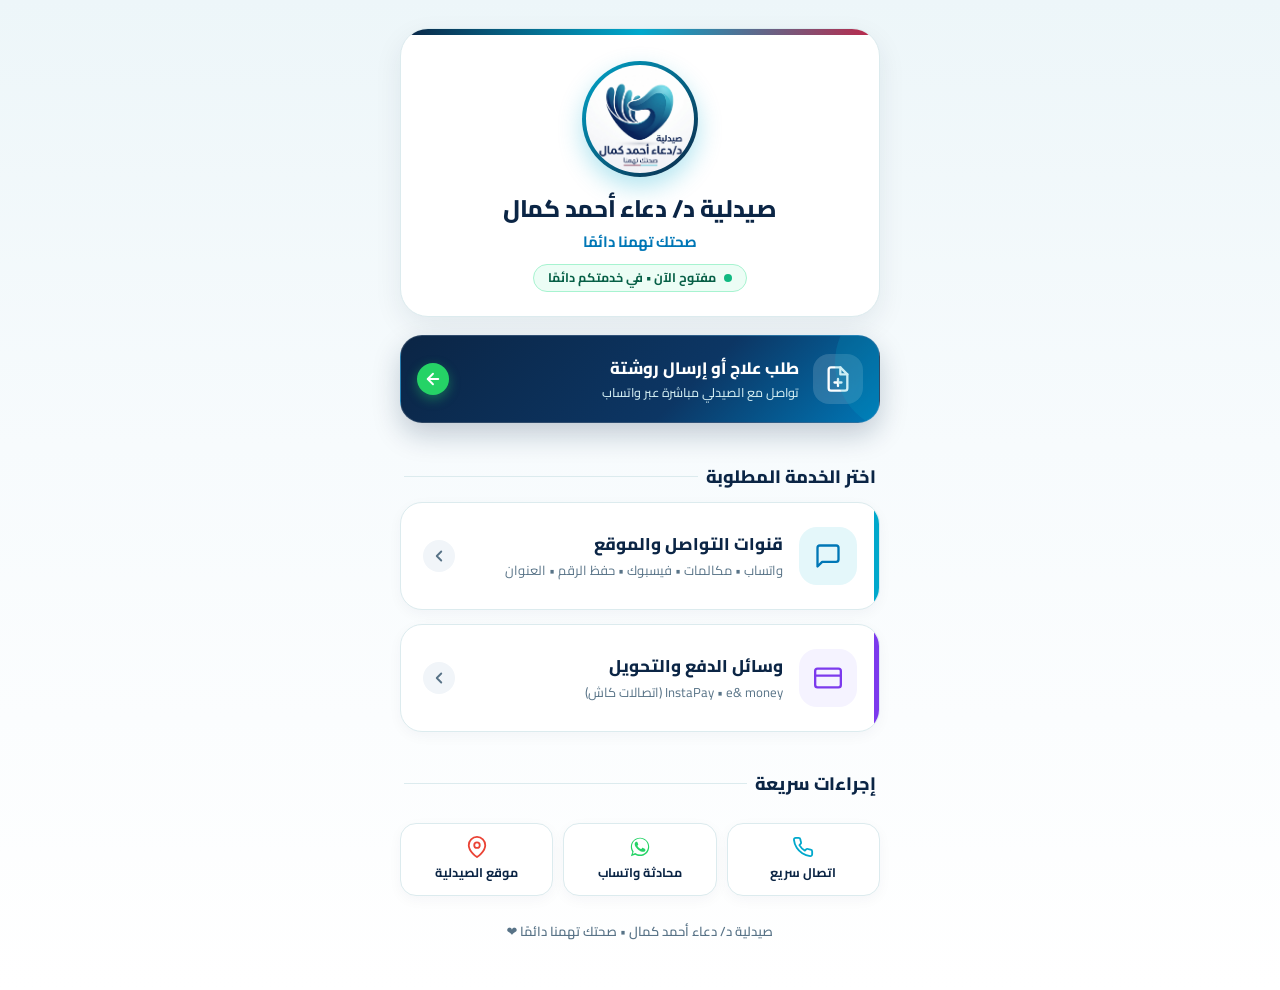
==== index.html @ fe9dd4cb "polish: responsive CSS breakpoints, fix HTML nesting, bump cache v3.0, stand layout improvements" ====
<!doctype html>
<html lang="ar" dir="rtl">
<head>
  <meta charset="utf-8">
  <meta name="viewport" content="width=device-width, initial-scale=1">
  <title>صيدلية د/ دعاء أحمد كمال - البوابة الإلكترونية</title>
  <meta name="description" content="البوابة الإلكترونية الرسمية لصيدلية د/ دعاء أحمد كمال - قنوات التواصل، طلب الأدوية بالروشتة، ووسائل الدفع والتحويل.">
  <link rel="icon" type="image/jpeg" href="logo.jpg">
  <link rel="stylesheet" href="style.css?v=3.0">
</head>
<body>

<div class="wrap">
  <!-- بطاقة الشعار والترحيب -->
  <section class="hero">
    <div class="logo-wrap">
      <img src="logo.jpg" alt="شعار صيدلية د/ دعاء أحمد كمال" class="logo-img">
    </div>
    <h1 id="pharmacyName">صيدلية د/ دعاء أحمد كمال</h1>
    <p class="subtitle" id="pharmacyTagline">صحتك تهمنا دائمًا</p>
    <div class="badge-status">
      <span class="pulse-dot"></span>
      <span id="pharmacyStatus">مفتوح الآن • في خدمتكم دائمًا</span>
    </div>
  </section>

  <!-- زر طلب دواء أو إرسال روشتة البارز -->
  <a id="rxBtn" class="rx-banner" href="#" target="_blank">
    <div class="rx-icon">
      <svg width="28" height="28" viewBox="0 0 24 24" fill="none" stroke="currentColor" stroke-width="2" stroke-linecap="round" stroke-linejoin="round">
        <path d="M14 2H6a2 2 0 0 0-2 2v16a2 2 0 0 0 2 2h12a2 2 0 0 0 2-2V8z"></path>
        <polyline points="14 2 14 8 20 8"></polyline>
        <line x1="12" y1="18" x2="12" y2="12"></line>
        <line x1="9" y1="15" x2="15" y2="15"></line>
      </svg>
    </div>
    <div class="rx-text">
      <h3>طلب علاج أو إرسال روشتة</h3>
      <p>تواصل مع الصيدلي مباشرة عبر واتساب</p>
    </div>
    <div class="rx-arrow">
      <svg width="18" height="18" viewBox="0 0 24 24" fill="none" stroke="currentColor" stroke-width="2.5" stroke-linecap="round" stroke-linejoin="round">
        <line x1="19" y1="12" x2="5" y2="12"></line>
        <polyline points="12 19 5 12 12 5"></polyline>
      </svg>
    </div>
  </a>

  <!-- عناوين البوابات الرئيسية -->
  <div class="section-header">
    <h2 class="section-title">اختر الخدمة المطلوبة</h2>
    <div class="section-line"></div>
  </div>

  <!-- بوابة التواصل -->
  <a href="contact.html" class="portal-card">
    <div class="portal-icon">
      <svg width="28" height="28" viewBox="0 0 24 24" fill="none" stroke="currentColor" stroke-width="2" stroke-linecap="round" stroke-linejoin="round">
        <path d="M21 15a2 2 0 0 1-2 2H7l-4 4V5a2 2 0 0 1 2-2h14a2 2 0 0 1 2 2z"></path>
      </svg>
    </div>
    <div class="portal-text">
      <h2>قنوات التواصل والموقع</h2>
      <p>واتساب • مكالمات • فيسبوك • حفظ الرقم • العنوان</p>
    </div>
    <div class="portal-arrow">
      <svg width="18" height="18" viewBox="0 0 24 24" fill="none" stroke="currentColor" stroke-width="2.5" stroke-linecap="round" stroke-linejoin="round">
        <polyline points="15 18 9 12 15 6"></polyline>
      </svg>
    </div>
  </a>

  <!-- بوابة الدفع -->
  <a href="payment.html" class="portal-card payment-portal">
    <div class="portal-icon">
      <svg width="28" height="28" viewBox="0 0 24 24" fill="none" stroke="currentColor" stroke-width="2" stroke-linecap="round" stroke-linejoin="round">
        <rect x="1" y="4" width="22" height="16" rx="2" ry="2"></rect>
        <line x1="1" y1="10" x2="23" y2="10"></line>
      </svg>
    </div>
    <div class="portal-text">
      <h2>وسائل الدفع والتحويل</h2>
      <p>InstaPay • e& money (اتصالات كاش)</p>
    </div>
    <div class="portal-arrow">
      <svg width="18" height="18" viewBox="0 0 24 24" fill="none" stroke="currentColor" stroke-width="2.5" stroke-linecap="round" stroke-linejoin="round">
        <polyline points="15 18 9 12 15 6"></polyline>
      </svg>
    </div>
  </a>

  <!-- شريط الإجراءات السريعة -->
  <div class="section-header" style="margin-top: 24px;">
    <h2 class="section-title">إجراءات سريعة</h2>
    <div class="section-line"></div>
  </div>

  <div class="quick-bar">
    <a class="quick-btn" id="quickCall" href="#">
      <svg viewBox="0 0 24 24" fill="none" stroke="#00a8cc" stroke-width="2" stroke-linecap="round" stroke-linejoin="round">
        <path d="M22 16.92v3a2 2 0 0 1-2.18 2 19.79 19.79 0 0 1-8.63-3.07 19.5 19.5 0 0 1-6-6 19.79 19.79 0 0 1-3.07-8.67A2 2 0 0 1 4.11 2h3a2 2 0 0 1 2 1.72 12.84 12.84 0 0 0 .7 2.81 2 2 0 0 1-.45 2.11L8.09 9.91a16 16 0 0 0 6 6l1.27-1.27a2 2 0 0 1 2.11-.45 12.84 12.84 0 0 0 2.81.7A2 2 0 0 1 22 16.92z"></path>
      </svg>
      اتصال سريع
    </a>

    <a class="quick-btn" id="quickWa" href="#" target="_blank">
      <svg viewBox="0 0 24 24" fill="#25d366">
        <path d="M12.031 2C6.516 2 2.016 6.5 2.016 12.016c0 1.953.563 3.828 1.625 5.438L2.016 22l4.672-1.578c1.547.969 3.328 1.5 5.344 1.5 5.516 0 10.016-4.5 10.016-10.016C22.047 6.5 17.547 2 12.031 2zm0 18.297c-1.734 0-3.359-.5-4.75-1.422l-.344-.219-2.781.938.953-2.688-.234-.375c-1.047-1.469-1.609-3.219-1.609-5.016 0-4.828 3.938-8.766 8.766-8.766 4.828 0 8.766 3.938 8.766 8.766s-3.938 8.781-8.766 8.781zm4.813-6.578c-.266-.141-1.578-.781-1.828-.875-.25-.094-.438-.141-.625.141-.188.281-.719.875-.875 1.063-.156.188-.328.203-.594.063-.266-.141-1.125-.422-2.156-1.344-.813-.719-1.359-1.609-1.516-1.891-.156-.266-.016-.422.125-.563.125-.125.266-.328.406-.5.141-.156.188-.266.281-.453.094-.188.047-.359-.031-.5-.078-.141-.625-1.516-.859-2.078-.234-.547-.469-.469-.641-.484l-.547-.016c-.188 0-.5.078-.766.359-.266.281-1.016 1-1.016 2.438s1.047 2.828 1.188 3.016c.156.188 2.063 3.156 5 4.422.703.313 1.25.484 1.688.625.703.219 1.344.188 1.859.109.578-.094 1.578-.656 1.813-1.281.234-.625.234-1.156.156-1.281-.078-.125-.266-.203-.531-.344z"/>
      </svg>
      محادثة واتساب
    </a>

    <a class="quick-btn" id="quickMap" href="#" target="_blank">
      <svg viewBox="0 0 24 24" fill="none" stroke="#ea4335" stroke-width="2" stroke-linecap="round" stroke-linejoin="round">
        <path d="M21 10c0 7-9 13-9 13s-9-6-9-13a9 9 0 0 1 18 0z"></path>
        <circle cx="12" cy="10" r="3"></circle>
      </svg>
      موقع الصيدلية
    </a>
  </div>

  <div class="footer">
    <span>صيدلية د/ دعاء أحمد كمال • صحتك تهمنا دائمًا ❤️</span>
  </div>
</div>

<script src="settings.js"></script>
<script>
  document.getElementById("pharmacyName").textContent = PHARMACY.name;
  document.getElementById("pharmacyTagline").textContent = PHARMACY.tagline;
  if (PHARMACY.status) {
    document.getElementById("pharmacyStatus").textContent = PHARMACY.status;
  }

  // الروابط السريعة
  const encodedMsg = encodeURIComponent(PHARMACY.prescriptionMsg || "السلام عليكم، أود طلب علاج أو إرسال روشتة.");
  document.getElementById("rxBtn").href = `https://wa.me/${PHARMACY.whatsapp}?text=${encodedMsg}`;
  document.getElementById("quickWa").href = `https://wa.me/${PHARMACY.whatsapp}`;
  document.getElementById("quickCall").href = `tel:${PHARMACY.phone}`;
  document.getElementById("quickMap").href = PHARMACY.mapsUrl;
</script>

</body>
</html>
---- style.css ----
@import url('https://fonts.googleapis.com/css2?family=Cairo:wght@400;500;600;700;800;900&display=swap');

:root {
  --brand-navy: #0b2545;
  --brand-navy-dark: #07172b;
  --brand-navy-light: #163e6e;
  --brand-cyan: #00a8cc;
  --brand-cyan-dark: #0077b6;
  --brand-cyan-light: #e4f7fa;
  --brand-teal: #1098ad;
  --accent-red: #c02648;
  --accent-green: #10b981;
  --accent-green-bg: #ecfdf5;
  
  --bg-page: #f1f7fa;
  --bg-card: #ffffff;
  --text-main: #0b2545;
  --text-muted: #587387;
  
  --border-color: #dcebee;
  --border-hover: #b4dbe3;
  
  --shadow-sm: 0 4px 14px rgba(11, 37, 69, 0.04);
  --shadow-md: 0 10px 28px rgba(11, 37, 69, 0.08);
  --shadow-lg: 0 16px 36px rgba(11, 37, 69, 0.12);
  
  --radius-xl: 28px;
  --radius-lg: 22px;
  --radius-md: 16px;
  --radius-sm: 12px;
}

* {
  box-sizing: border-box;
  -webkit-tap-highlight-color: transparent;
}

body {
  margin: 0;
  font-family: 'Cairo', system-ui, -apple-system, BlinkMacSystemFont, "Segoe UI", Roboto, sans-serif;
  background: linear-gradient(180deg, #edf6f9 0%, #f7fbfd 45%, #ffffff 100%);
  color: var(--text-main);
  direction: rtl;
  min-height: 100vh;
  line-height: 1.5;
  -webkit-font-smoothing: antialiased;
}

.wrap {
  width: min(520px, 100%);
  margin: 0 auto;
  padding: 18px 16px 40px;
  display: flex;
  flex-direction: column;
}

/* =========================================
   الهيدر وبطاقة الشعار (Hero Section)
   ========================================= */
.hero {
  background: var(--bg-card);
  border: 1px solid var(--border-color);
  border-radius: var(--radius-xl);
  padding: 24px 20px 22px;
  box-shadow: var(--shadow-md);
  text-align: center;
  position: relative;
  overflow: hidden;
  margin-bottom: 18px;
}

.hero::before {
  content: '';
  position: absolute;
  top: 0;
  left: 0;
  right: 0;
  height: 6px;
  background: linear-gradient(90deg, var(--brand-navy), var(--brand-cyan), var(--accent-red));
}

.logo-wrap {
  width: 108px;
  height: 108px;
  margin: 4px auto 14px;
  border-radius: 50%;
  padding: 4px;
  background: linear-gradient(135deg, var(--brand-cyan), var(--brand-navy));
  box-shadow: 0 10px 24px rgba(0, 168, 204, 0.30);
  display: flex;
  align-items: center;
  justify-content: center;
  transition: transform 0.3s ease;
}

.logo-wrap:hover {
  transform: scale(1.03);
}

.logo-img {
  width: 100%;
  height: 100%;
  border-radius: 50%;
  object-fit: cover;
  background: #ffffff;
  display: block;
}

h1 {
  margin: 0;
  font-size: 22px;
  font-weight: 800;
  color: var(--brand-navy);
  letter-spacing: -0.3px;
}

.subtitle {
  margin: 4px 0 0;
  color: var(--brand-cyan-dark);
  font-size: 15px;
  font-weight: 700;
}

/* شارة الحالة (مفتوح الآن) */
.badge-status {
  display: inline-flex;
  align-items: center;
  gap: 8px;
  background: var(--accent-green-bg);
  color: #065f46;
  border: 1px solid #a7f3d0;
  padding: 4px 14px;
  border-radius: 30px;
  font-size: 12.5px;
  font-weight: 700;
  margin-top: 10px;
}

.pulse-dot {
  width: 8px;
  height: 8px;
  background: var(--accent-green);
  border-radius: 50%;
  box-shadow: 0 0 0 0 rgba(16, 185, 129, 0.7);
  animation: pulse 1.8s infinite;
}

@keyframes pulse {
  0% {
    box-shadow: 0 0 0 0 rgba(16, 185, 129, 0.7);
  }
  70% {
    box-shadow: 0 0 0 8px rgba(16, 185, 129, 0);
  }
  100% {
    box-shadow: 0 0 0 0 rgba(16, 185, 129, 0);
  }
}

/* =========================================
   زر طلب الروشتة المميز (Prescription CTA)
   ========================================= */
.rx-banner {
  background: linear-gradient(135deg, #0b2545 0%, #0c3664 60%, #0077b6 100%);
  border-radius: var(--radius-lg);
  padding: 18px 16px;
  color: #ffffff;
  display: flex;
  align-items: center;
  justify-content: space-between;
  gap: 14px;
  text-decoration: none;
  box-shadow: 0 12px 28px rgba(11, 37, 69, 0.22);
  margin-bottom: 20px;
  position: relative;
  overflow: hidden;
  transition: transform 0.2s, box-shadow 0.2s;
  border: 1px solid rgba(255, 255, 255, 0.15);
}

.rx-banner:active {
  transform: scale(0.98);
}

.rx-banner::after {
  content: '';
  position: absolute;
  top: -50%;
  right: -20%;
  width: 140px;
  height: 140px;
  background: rgba(0, 168, 204, 0.2);
  border-radius: 50%;
  pointer-events: none;
}

.rx-icon {
  width: 50px;
  height: 50px;
  background: rgba(255, 255, 255, 0.15);
  backdrop-filter: blur(8px);
  border-radius: 16px;
  display: flex;
  align-items: center;
  justify-content: center;
  flex-shrink: 0;
  color: #fff;
}

.rx-text {
  flex: 1;
}

.rx-text h3 {
  margin: 0;
  font-size: 16.5px;
  font-weight: 800;
  color: #ffffff;
}

.rx-text p {
  margin: 3px 0 0;
  font-size: 12.5px;
  color: #d1ecf1;
  font-weight: 500;
}

.rx-arrow {
  width: 32px;
  height: 32px;
  background: #25D366;
  border-radius: 50%;
  display: flex;
  align-items: center;
  justify-content: center;
  flex-shrink: 0;
  color: #fff;
  box-shadow: 0 4px 12px rgba(37, 211, 102, 0.4);
}

/* =========================================
   عناوين الأقسام والشبكة (Grid & Section)
   ========================================= */
.section-header {
  display: flex;
  align-items: center;
  gap: 8px;
  margin: 20px 4px 12px;
}

.section-title {
  font-size: 18px;
  font-weight: 800;
  color: var(--brand-navy);
  margin: 0;
}

.section-line {
  flex: 1;
  height: 1px;
  background: var(--border-color);
}

.grid {
  display: grid;
  grid-template-columns: repeat(2, 1fr);
  gap: 12px;
  margin-bottom: 14px;
}

.tile {
  background: var(--bg-card);
  border: 1px solid var(--border-color);
  border-radius: var(--radius-md);
  padding: 16px 14px;
  box-shadow: var(--shadow-sm);
  text-decoration: none;
  color: var(--text-main);
  text-align: center;
  display: flex;
  flex-direction: column;
  align-items: center;
  justify-content: center;
  transition: all 0.25s ease;
  position: relative;
  cursor: pointer;
}

.tile:hover {
  border-color: var(--border-hover);
  transform: translateY(-3px);
  box-shadow: var(--shadow-md);
}

.tile:active {
  transform: scale(0.97);
}

.tile-icon-wrap {
  width: 52px;
  height: 52px;
  border-radius: 16px;
  display: flex;
  align-items: center;
  justify-content: center;
  margin-bottom: 10px;
  transition: transform 0.2s;
}

.tile:hover .tile-icon-wrap {
  transform: scale(1.08);
}

.tile b {
  display: block;
  font-size: 15px;
  font-weight: 800;
  color: var(--brand-navy);
}

.tile span {
  display: block;
  color: var(--text-muted);
  font-size: 12px;
  margin-top: 3px;
  font-weight: 500;
}

/* ألوان أيقونات التواصل */
.bg-wa { background: #eafaf1; color: #25d366; }
.bg-phone { background: #e6f6fa; color: #00a8cc; }
.bg-fb { background: #ebf3ff; color: #1877f2; }
.bg-ig { background: #fdf0f5; color: #e1306c; }
.bg-maps { background: #fef4e8; color: #ea4335; }
.bg-vcard { background: #f2edf9; color: #7c3aed; }

/* =========================================
   بطاقة العنوان (Address Card)
   ========================================= */
.card-address {
  background: var(--bg-card);
  border: 1px solid var(--border-color);
  border-radius: var(--radius-lg);
  padding: 18px;
  margin: 14px 0 20px;
  box-shadow: var(--shadow-sm);
  display: flex;
  align-items: flex-start;
  gap: 14px;
}

.address-icon {
  width: 48px;
  height: 48px;
  background: #fef2f2;
  color: #ef4444;
  border-radius: 14px;
  display: flex;
  align-items: center;
  justify-content: center;
  flex-shrink: 0;
}

.address-info {
  flex: 1;
}

.address-info .label {
  font-weight: 800;
  font-size: 15px;
  color: var(--brand-navy);
}

.address-info .value {
  color: var(--text-muted);
  font-size: 13.5px;
  margin-top: 4px;
  line-height: 1.5;
}

.btn-directions {
  display: inline-flex;
  align-items: center;
  gap: 6px;
  margin-top: 10px;
  background: var(--brand-cyan-light);
  color: var(--brand-cyan-dark);
  padding: 6px 14px;
  border-radius: 20px;
  font-size: 13px;
  font-weight: 700;
  text-decoration: none;
  transition: all 0.2s;
}

.btn-directions:hover {
  background: var(--brand-cyan);
  color: #fff;
}

/* =========================================
   صفحة وبطاقات الدفع (Payment Cards)
   ========================================= */
.payment-card {
  background: var(--bg-card);
  border: 1px solid var(--border-color);
  border-radius: var(--radius-lg);
  padding: 18px;
  margin-bottom: 14px;
  box-shadow: var(--shadow-sm);
  position: relative;
  transition: all 0.25s ease;
}

.payment-card:hover {
  box-shadow: var(--shadow-md);
  border-color: var(--border-hover);
}

.payment-header {
  display: flex;
  align-items: center;
  gap: 14px;
  margin-bottom: 14px;
}

.payment-logo {
  width: 54px !important;
  height: 54px !important;
  min-width: 54px !important;
  max-width: 54px !important;
  min-height: 54px !important;
  max-height: 54px !important;
  border-radius: 14px;
  display: flex;
  align-items: center;
  justify-content: center;
  flex-shrink: 0;
  box-shadow: 0 4px 12px rgba(0, 0, 0, 0.06);
  overflow: hidden !important;
  border: 1px solid var(--border-color);
  background: #ffffff !important;
  padding: 4px;
}

.payment-logo img {
  width: 100% !important;
  height: 100% !important;
  max-width: 100% !important;
  max-height: 100% !important;
  object-fit: contain !important;
  display: block !important;
}

.payment-logo.logo-instapay {
  background: #ffffff !important;
  padding: 4px;
}

.payment-logo.logo-etisalat {
  background: #ffffff !important;
  padding: 4px;
}

.payment-details {
  flex: 1;
}

.payment-name {
  font-size: 17px;
  font-weight: 800;
  color: var(--brand-navy);
}

.payment-note {
  font-size: 12px;
  color: var(--text-muted);
  margin-top: 2px;
}

/* صندوق رقم الحساب للنسخ */
.account-box {
  background: #f8fafc;
  border: 1px dashed #cbd5e1;
  border-radius: var(--radius-sm);
  padding: 12px 14px;
  display: flex;
  align-items: center;
  justify-content: space-between;
  margin-bottom: 12px;
}

.account-number {
  font-family: 'Cairo', monospace, sans-serif;
  font-size: 17px;
  font-weight: 800;
  color: var(--brand-navy);
  letter-spacing: 1px;
  direction: ltr;
}

.account-holder {
  font-size: 12px;
  color: var(--brand-cyan-dark);
  font-weight: 600;
}

/* أزرار الإجراءات */
.payment-actions {
  display: grid;
  grid-template-columns: 1fr 1fr;
  gap: 10px;
}

.payment-actions.single {
  grid-template-columns: 1fr;
}

.btn {
  border: 0;
  border-radius: var(--radius-sm);
  padding: 12px 14px;
  font-family: inherit;
  font-weight: 700;
  font-size: 14px;
  cursor: pointer;
  text-decoration: none;
  text-align: center;
  display: inline-flex;
  align-items: center;
  justify-content: center;
  gap: 8px;
  transition: all 0.2s ease;
}

.btn:active {
  transform: scale(0.97);
}

.btn-copy {
  background: var(--brand-cyan-light);
  color: var(--brand-cyan-dark);
  border: 1px solid rgba(0, 168, 204, 0.25);
}

.btn-copy:hover {
  background: var(--brand-cyan);
  color: #ffffff;
}

.btn-copy.copied {
  background: #ecfdf5;
  color: #059669;
  border-color: #a7f3d0;
}

.btn-app {
  background: var(--brand-navy);
  color: #ffffff;
}

.btn-app:hover {
  background: var(--brand-navy-light);
}

/* بطاقة الإرشادات والتنبيه */
.notice-box {
  background: #effaf8;
  border: 1px solid #bfece4;
  border-radius: var(--radius-md);
  padding: 16px;
  margin-top: 18px;
  display: flex;
  gap: 12px;
  align-items: flex-start;
  color: #1b4944;
}

.notice-box svg {
  color: var(--brand-teal);
  flex-shrink: 0;
  margin-top: 2px;
}

.notice-box p {
  margin: 0;
  font-size: 13px;
  line-height: 1.6;
  font-weight: 600;
}

/* =========================================
   صفحة البوابة الرئيسية (Index Landing Portal)
   ========================================= */
.portal-card {
  background: var(--bg-card);
  border: 1px solid var(--border-color);
  border-radius: var(--radius-lg);
  padding: 22px 20px;
  margin-bottom: 14px;
  box-shadow: var(--shadow-sm);
  display: flex;
  align-items: center;
  gap: 16px;
  text-decoration: none;
  color: var(--text-main);
  transition: all 0.25s ease;
  position: relative;
  overflow: hidden;
}

.portal-card::before {
  content: '';
  position: absolute;
  right: 0;
  top: 0;
  bottom: 0;
  width: 5px;
  background: var(--brand-cyan);
  transition: width 0.2s;
}

.portal-card:hover {
  transform: translateY(-3px);
  border-color: var(--border-hover);
  box-shadow: var(--shadow-md);
}

.portal-card:hover::before {
  width: 8px;
}

.portal-card.payment-portal::before {
  background: #7c3aed;
}

.portal-icon {
  width: 58px;
  height: 58px;
  border-radius: 18px;
  display: flex;
  align-items: center;
  justify-content: center;
  flex-shrink: 0;
  background: var(--brand-cyan-light);
  color: var(--brand-cyan-dark);
}

.portal-card.payment-portal .portal-icon {
  background: #f5f3ff;
  color: #7c3aed;
}

.portal-text {
  flex: 1;
}

.portal-text h2 {
  margin: 0;
  font-size: 17px;
  font-weight: 800;
  color: var(--brand-navy);
}

.portal-text p {
  margin: 4px 0 0;
  font-size: 13px;
  color: var(--text-muted);
}

.portal-arrow {
  width: 32px;
  height: 32px;
  background: #f1f5f9;
  border-radius: 50%;
  display: flex;
  align-items: center;
  justify-content: center;
  color: var(--text-muted);
  flex-shrink: 0;
}

/* شريط الوصول السريع (Quick Bottom Bar) */
.quick-bar {
  display: grid;
  grid-template-columns: repeat(3, 1fr);
  gap: 10px;
  margin-top: 14px;
}

.quick-btn {
  background: var(--bg-card);
  border: 1px solid var(--border-color);
  border-radius: var(--radius-md);
  padding: 12px 8px;
  text-align: center;
  text-decoration: none;
  color: var(--brand-navy);
  font-size: 12.5px;
  font-weight: 700;
  display: flex;
  flex-direction: column;
  align-items: center;
  gap: 6px;
  box-shadow: var(--shadow-sm);
  transition: all 0.2s;
}

.quick-btn:hover {
  border-color: var(--border-hover);
  transform: translateY(-2px);
}

.quick-btn svg {
  width: 22px;
  height: 22px;
}

/* =========================================
   الفوتر وتنبيه النسخ (Footer & Toast)
   ========================================= */
.footer {
  text-align: center;
  color: var(--text-muted);
  font-size: 13px;
  font-weight: 600;
  margin-top: 26px;
  display: flex;
  align-items: center;
  justify-content: center;
  gap: 6px;
}

.toast {
  position: fixed;
  left: 50%;
  bottom: 24px;
  transform: translateX(-50%) translateY(30px);
  background: var(--brand-navy);
  color: #ffffff;
  padding: 12px 22px;
  border-radius: 30px;
  font-size: 14px;
  font-weight: 700;
  box-shadow: 0 10px 30px rgba(11, 37, 69, 0.35);
  opacity: 0;
  pointer-events: none;
  transition: all 0.28s cubic-bezier(0.34, 1.56, 0.64, 1);
  z-index: 999;
  display: flex;
  align-items: center;
  gap: 8px;
  border: 1px solid rgba(255, 255, 255, 0.15);
}

.toast.show {
  opacity: 1;
  transform: translateX(-50%) translateY(0);
}

/* =========================================
   Responsive – كل أحجام الشاشات
   ========================================= */

/* شاشات صغيرة جداً (أقل من 360px) */
@media (max-width: 359px) {
  .wrap {
    padding: 12px 10px 32px;
  }
  h1 {
    font-size: 18px;
  }
  .subtitle {
    font-size: 13px;
  }
  .badge-status {
    font-size: 11px;
    padding: 3px 10px;
  }
  .hero {
    padding: 18px 14px 16px;
    border-radius: 20px;
  }
  .logo-wrap {
    width: 88px;
    height: 88px;
  }
  .grid {
    gap: 8px;
  }
  .tile {
    padding: 12px 6px;
  }
  .tile b {
    font-size: 13px;
  }
  .tile span {
    font-size: 11px;
  }
  .tile-icon-wrap {
    width: 44px;
    height: 44px;
    border-radius: 13px;
    margin-bottom: 8px;
  }
  .section-title {
    font-size: 15px;
  }
  .rx-banner {
    padding: 14px 12px;
    gap: 10px;
  }
  .rx-icon {
    width: 42px;
    height: 42px;
    border-radius: 13px;
  }
  .rx-text h3 {
    font-size: 14px;
  }
  .rx-text p {
    font-size: 11px;
  }
  .portal-card {
    padding: 16px 14px;
    gap: 12px;
  }
  .portal-icon {
    width: 48px;
    height: 48px;
    border-radius: 14px;
  }
  .portal-text h2 {
    font-size: 14.5px;
  }
  .portal-text p {
    font-size: 11.5px;
  }
  .quick-bar {
    gap: 6px;
  }
  .quick-btn {
    padding: 10px 4px;
    font-size: 11px;
    gap: 4px;
  }
  .quick-btn svg {
    width: 18px;
    height: 18px;
  }
  .payment-card {
    padding: 14px;
  }
  .payment-name {
    font-size: 15px;
  }
  .account-number {
    font-size: 15px;
  }
  .btn {
    padding: 10px 10px;
    font-size: 13px;
    gap: 6px;
  }
  .notice-box {
    padding: 12px;
  }
  .notice-box p {
    font-size: 12px;
  }
  .card-address {
    padding: 14px;
    gap: 10px;
  }
  .address-icon {
    width: 40px;
    height: 40px;
    border-radius: 12px;
  }
  .address-info .label {
    font-size: 13.5px;
  }
  .address-info .value {
    font-size: 12.5px;
  }
  .btn-directions {
    font-size: 12px;
    padding: 5px 12px;
  }
  .footer {
    font-size: 12px;
    margin-top: 20px;
  }
}

/* شاشات صغيرة (360px - 400px) */
@media (min-width: 360px) and (max-width: 400px) {
  .wrap {
    padding: 14px 12px 36px;
  }
  h1 {
    font-size: 19px;
  }
  .logo-wrap {
    width: 94px;
    height: 94px;
  }
  .tile {
    padding: 14px 8px;
  }
  .tile b {
    font-size: 14px;
  }
  .portal-text h2 {
    font-size: 15.5px;
  }
  .rx-text h3 {
    font-size: 15px;
  }
}

/* شاشات متوسطة (401px - 480px) */
@media (min-width: 401px) and (max-width: 480px) {
  .wrap {
    padding: 16px 14px 38px;
  }
  h1 {
    font-size: 21px;
  }
  .logo-wrap {
    width: 100px;
    height: 100px;
  }
}

/* شاشات أكبر من الموبايل (فوق 520px) */
@media (min-width: 521px) {
  .wrap {
    padding: 28px 20px 48px;
  }
  .hero {
    padding: 28px 24px 24px;
  }
  h1 {
    font-size: 24px;
  }
  .logo-wrap {
    width: 116px;
    height: 116px;
  }
  .portal-card {
    padding: 24px 22px;
  }
}
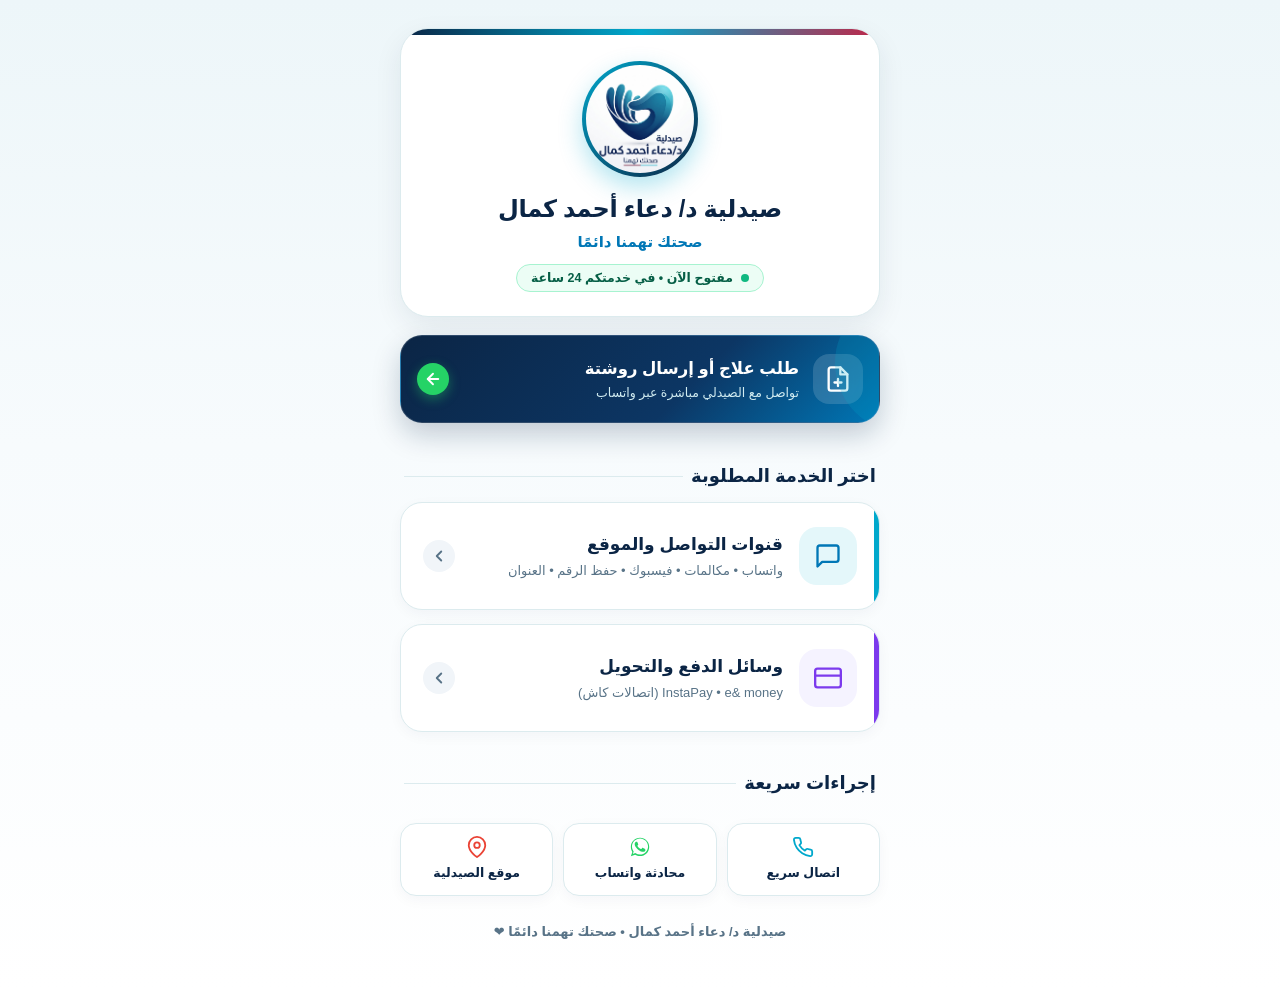
==== commit a3062938: "gpt commit" ====
--- a/index.html
+++ b/index.html
@@ -3,10 +3,11 @@
 <head>
   <meta charset="utf-8">
   <meta name="viewport" content="width=device-width, initial-scale=1">
+  <meta http-equiv="Content-Security-Policy" content="default-src 'self'; script-src 'self'; style-src 'self'; img-src 'self' data:; font-src 'self'; connect-src 'none'; object-src 'none'; base-uri 'self'; form-action 'none'; upgrade-insecure-requests">
   <title>صيدلية د/ دعاء أحمد كمال - البوابة الإلكترونية</title>
   <meta name="description" content="البوابة الإلكترونية الرسمية لصيدلية د/ دعاء أحمد كمال - قنوات التواصل، طلب الأدوية بالروشتة، ووسائل الدفع والتحويل.">
   <link rel="icon" type="image/jpeg" href="logo.jpg">
-  <link rel="stylesheet" href="style.css?v=3.0">
+  <link rel="stylesheet" href="style.css?v=4.0">
 </head>
 <body>
 
@@ -25,7 +26,7 @@
   </section>
 
   <!-- زر طلب دواء أو إرسال روشتة البارز -->
-  <a id="rxBtn" class="rx-banner" href="#" target="_blank">
+  <a id="rxBtn" class="rx-banner" href="#" target="_blank" rel="noopener noreferrer">
     <div class="rx-icon">
       <svg width="28" height="28" viewBox="0 0 24 24" fill="none" stroke="currentColor" stroke-width="2" stroke-linecap="round" stroke-linejoin="round">
         <path d="M14 2H6a2 2 0 0 0-2 2v16a2 2 0 0 0 2 2h12a2 2 0 0 0 2-2V8z"></path>
@@ -90,7 +91,7 @@
   </a>
 
   <!-- شريط الإجراءات السريعة -->
-  <div class="section-header" style="margin-top: 24px;">
+  <div class="section-header section-header-spaced">
     <h2 class="section-title">إجراءات سريعة</h2>
     <div class="section-line"></div>
   </div>
@@ -103,14 +104,14 @@
       اتصال سريع
     </a>
 
-    <a class="quick-btn" id="quickWa" href="#" target="_blank">
+    <a class="quick-btn" id="quickWa" href="#" target="_blank" rel="noopener noreferrer">
       <svg viewBox="0 0 24 24" fill="#25d366">
         <path d="M12.031 2C6.516 2 2.016 6.5 2.016 12.016c0 1.953.563 3.828 1.625 5.438L2.016 22l4.672-1.578c1.547.969 3.328 1.5 5.344 1.5 5.516 0 10.016-4.5 10.016-10.016C22.047 6.5 17.547 2 12.031 2zm0 18.297c-1.734 0-3.359-.5-4.75-1.422l-.344-.219-2.781.938.953-2.688-.234-.375c-1.047-1.469-1.609-3.219-1.609-5.016 0-4.828 3.938-8.766 8.766-8.766 4.828 0 8.766 3.938 8.766 8.766s-3.938 8.781-8.766 8.781zm4.813-6.578c-.266-.141-1.578-.781-1.828-.875-.25-.094-.438-.141-.625.141-.188.281-.719.875-.875 1.063-.156.188-.328.203-.594.063-.266-.141-1.125-.422-2.156-1.344-.813-.719-1.359-1.609-1.516-1.891-.156-.266-.016-.422.125-.563.125-.125.266-.328.406-.5.141-.156.188-.266.281-.453.094-.188.047-.359-.031-.5-.078-.141-.625-1.516-.859-2.078-.234-.547-.469-.469-.641-.484l-.547-.016c-.188 0-.5.078-.766.359-.266.281-1.016 1-1.016 2.438s1.047 2.828 1.188 3.016c.156.188 2.063 3.156 5 4.422.703.313 1.25.484 1.688.625.703.219 1.344.188 1.859.109.578-.094 1.578-.656 1.813-1.281.234-.625.234-1.156.156-1.281-.078-.125-.266-.203-.531-.344z"/>
       </svg>
       محادثة واتساب
     </a>
 
-    <a class="quick-btn" id="quickMap" href="#" target="_blank">
+    <a class="quick-btn" id="quickMap" href="#" target="_blank" rel="noopener noreferrer">
       <svg viewBox="0 0 24 24" fill="none" stroke="#ea4335" stroke-width="2" stroke-linecap="round" stroke-linejoin="round">
         <path d="M21 10c0 7-9 13-9 13s-9-6-9-13a9 9 0 0 1 18 0z"></path>
         <circle cx="12" cy="10" r="3"></circle>
@@ -124,21 +125,9 @@
   </div>
 </div>
 
-<script src="settings.js"></script>
-<script>
-  document.getElementById("pharmacyName").textContent = PHARMACY.name;
-  document.getElementById("pharmacyTagline").textContent = PHARMACY.tagline;
-  if (PHARMACY.status) {
-    document.getElementById("pharmacyStatus").textContent = PHARMACY.status;
-  }
-
-  // الروابط السريعة
-  const encodedMsg = encodeURIComponent(PHARMACY.prescriptionMsg || "السلام عليكم، أود طلب علاج أو إرسال روشتة.");
-  document.getElementById("rxBtn").href = `https://wa.me/${PHARMACY.whatsapp}?text=${encodedMsg}`;
-  document.getElementById("quickWa").href = `https://wa.me/${PHARMACY.whatsapp}`;
-  document.getElementById("quickCall").href = `tel:${PHARMACY.phone}`;
-  document.getElementById("quickMap").href = PHARMACY.mapsUrl;
-</script>
+<script src="settings.js?v=4.0"></script>
+<script src="site-common.js?v=4.0"></script>
+<script src="index.js?v=4.0"></script>
 
 </body>
 </html>
--- a/style.css
+++ b/style.css
@@ -1,5 +1,3 @@
-@import url('https://fonts.googleapis.com/css2?family=Cairo:wght@400;500;600;700;800;900&display=swap');
-
 :root {
   --brand-navy: #0b2545;
   --brand-navy-dark: #07172b;
@@ -37,7 +35,7 @@
 
 body {
   margin: 0;
-  font-family: 'Cairo', system-ui, -apple-system, BlinkMacSystemFont, "Segoe UI", Roboto, sans-serif;
+  font-family: Tahoma, Arial, system-ui, -apple-system, BlinkMacSystemFont, "Segoe UI", sans-serif;
   background: linear-gradient(180deg, #edf6f9 0%, #f7fbfd 45%, #ffffff 100%);
   color: var(--text-main);
   direction: rtl;
@@ -491,7 +489,7 @@
 }
 
 .account-number {
-  font-family: 'Cairo', monospace, sans-serif;
+  font-family: ui-monospace, "Cascadia Mono", Consolas, monospace;
   font-size: 17px;
   font-weight: 800;
   color: var(--brand-navy);
@@ -758,6 +756,30 @@
   transform: translateX(-50%) translateY(0);
 }
 
+.section-header-spaced {
+  margin-top: 24px;
+}
+
+.portal-card-flush {
+  margin-bottom: 0;
+}
+
+.portal-card-top {
+  margin-top: 18px;
+}
+
+.clipboard-helper {
+  position: fixed;
+  top: 0;
+  left: 0;
+  width: 1px;
+  height: 1px;
+  padding: 0;
+  border: 0;
+  opacity: 0;
+  pointer-events: none;
+}
+
 /* =========================================
    Responsive – كل أحجام الشاشات
    ========================================= */
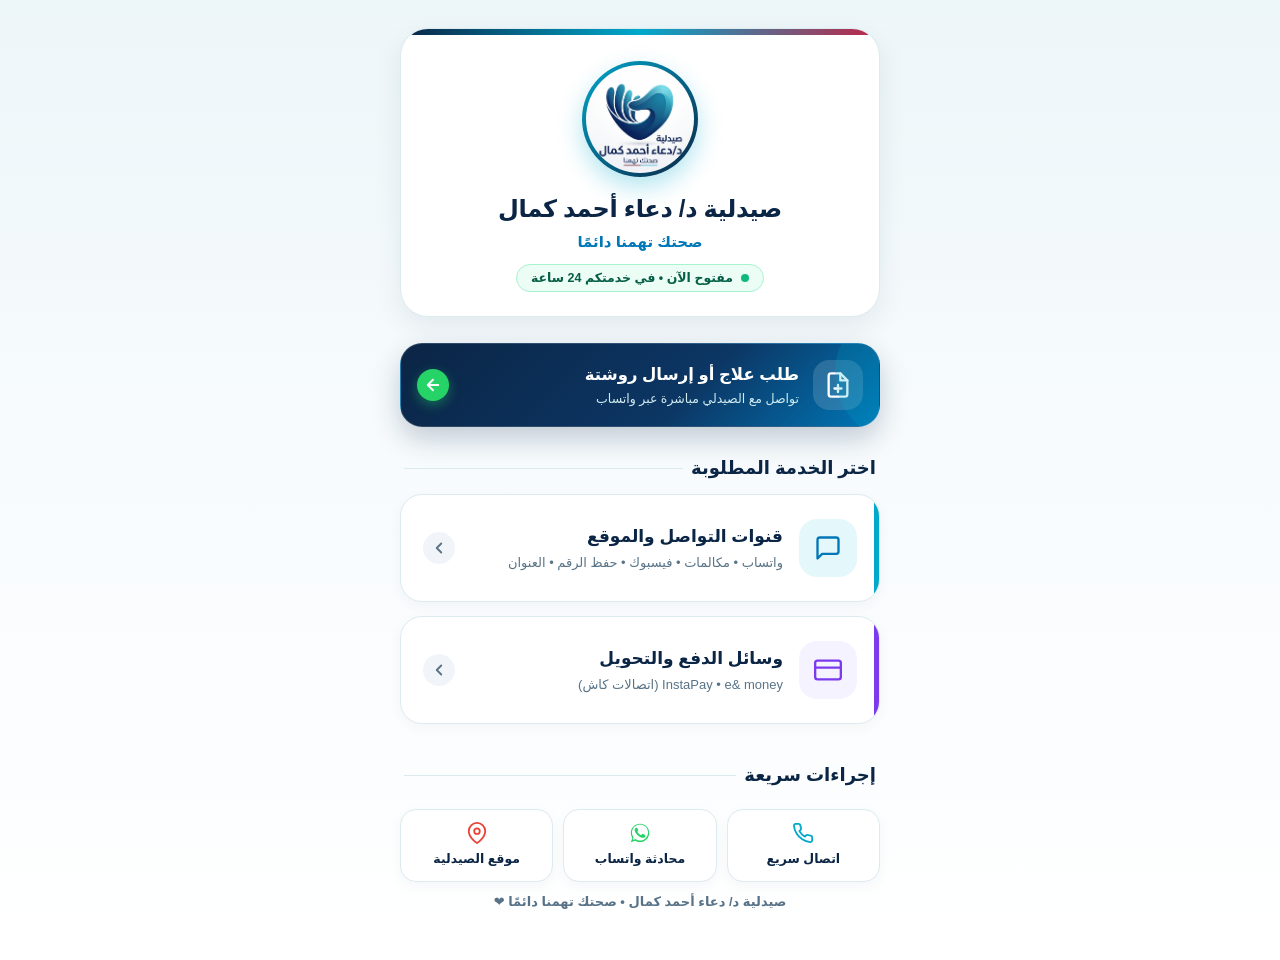
==== commit 6624d292: "analytics add" ====
--- a/index.html
+++ b/index.html
@@ -1,133 +1,135 @@
-<!doctype html>
-<html lang="ar" dir="rtl">
-<head>
-  <meta charset="utf-8">
-  <meta name="viewport" content="width=device-width, initial-scale=1">
-  <meta http-equiv="Content-Security-Policy" content="default-src 'self'; script-src 'self'; style-src 'self'; img-src 'self' data:; font-src 'self'; connect-src 'none'; object-src 'none'; base-uri 'self'; form-action 'none'; upgrade-insecure-requests">
-  <title>صيدلية د/ دعاء أحمد كمال - البوابة الإلكترونية</title>
-  <meta name="description" content="البوابة الإلكترونية الرسمية لصيدلية د/ دعاء أحمد كمال - قنوات التواصل، طلب الأدوية بالروشتة، ووسائل الدفع والتحويل.">
-  <link rel="icon" type="image/jpeg" href="logo.jpg">
-  <link rel="stylesheet" href="style.css?v=4.0">
-</head>
-<body>
-
-<div class="wrap">
-  <!-- بطاقة الشعار والترحيب -->
-  <section class="hero">
-    <div class="logo-wrap">
-      <img src="logo.jpg" alt="شعار صيدلية د/ دعاء أحمد كمال" class="logo-img">
-    </div>
-    <h1 id="pharmacyName">صيدلية د/ دعاء أحمد كمال</h1>
-    <p class="subtitle" id="pharmacyTagline">صحتك تهمنا دائمًا</p>
-    <div class="badge-status">
-      <span class="pulse-dot"></span>
-      <span id="pharmacyStatus">مفتوح الآن • في خدمتكم دائمًا</span>
-    </div>
-  </section>
-
-  <!-- زر طلب دواء أو إرسال روشتة البارز -->
-  <a id="rxBtn" class="rx-banner" href="#" target="_blank" rel="noopener noreferrer">
-    <div class="rx-icon">
-      <svg width="28" height="28" viewBox="0 0 24 24" fill="none" stroke="currentColor" stroke-width="2" stroke-linecap="round" stroke-linejoin="round">
-        <path d="M14 2H6a2 2 0 0 0-2 2v16a2 2 0 0 0 2 2h12a2 2 0 0 0 2-2V8z"></path>
-        <polyline points="14 2 14 8 20 8"></polyline>
-        <line x1="12" y1="18" x2="12" y2="12"></line>
-        <line x1="9" y1="15" x2="15" y2="15"></line>
-      </svg>
-    </div>
-    <div class="rx-text">
-      <h3>طلب علاج أو إرسال روشتة</h3>
-      <p>تواصل مع الصيدلي مباشرة عبر واتساب</p>
-    </div>
-    <div class="rx-arrow">
-      <svg width="18" height="18" viewBox="0 0 24 24" fill="none" stroke="currentColor" stroke-width="2.5" stroke-linecap="round" stroke-linejoin="round">
-        <line x1="19" y1="12" x2="5" y2="12"></line>
-        <polyline points="12 19 5 12 12 5"></polyline>
-      </svg>
-    </div>
-  </a>
-
-  <!-- عناوين البوابات الرئيسية -->
-  <div class="section-header">
-    <h2 class="section-title">اختر الخدمة المطلوبة</h2>
-    <div class="section-line"></div>
-  </div>
-
-  <!-- بوابة التواصل -->
-  <a href="contact.html" class="portal-card">
-    <div class="portal-icon">
-      <svg width="28" height="28" viewBox="0 0 24 24" fill="none" stroke="currentColor" stroke-width="2" stroke-linecap="round" stroke-linejoin="round">
-        <path d="M21 15a2 2 0 0 1-2 2H7l-4 4V5a2 2 0 0 1 2-2h14a2 2 0 0 1 2 2z"></path>
-      </svg>
-    </div>
-    <div class="portal-text">
-      <h2>قنوات التواصل والموقع</h2>
-      <p>واتساب • مكالمات • فيسبوك • حفظ الرقم • العنوان</p>
-    </div>
-    <div class="portal-arrow">
-      <svg width="18" height="18" viewBox="0 0 24 24" fill="none" stroke="currentColor" stroke-width="2.5" stroke-linecap="round" stroke-linejoin="round">
-        <polyline points="15 18 9 12 15 6"></polyline>
-      </svg>
-    </div>
-  </a>
-
-  <!-- بوابة الدفع -->
-  <a href="payment.html" class="portal-card payment-portal">
-    <div class="portal-icon">
-      <svg width="28" height="28" viewBox="0 0 24 24" fill="none" stroke="currentColor" stroke-width="2" stroke-linecap="round" stroke-linejoin="round">
-        <rect x="1" y="4" width="22" height="16" rx="2" ry="2"></rect>
-        <line x1="1" y1="10" x2="23" y2="10"></line>
-      </svg>
-    </div>
-    <div class="portal-text">
-      <h2>وسائل الدفع والتحويل</h2>
-      <p>InstaPay • e& money (اتصالات كاش)</p>
-    </div>
-    <div class="portal-arrow">
-      <svg width="18" height="18" viewBox="0 0 24 24" fill="none" stroke="currentColor" stroke-width="2.5" stroke-linecap="round" stroke-linejoin="round">
-        <polyline points="15 18 9 12 15 6"></polyline>
-      </svg>
-    </div>
-  </a>
-
-  <!-- شريط الإجراءات السريعة -->
-  <div class="section-header section-header-spaced">
-    <h2 class="section-title">إجراءات سريعة</h2>
-    <div class="section-line"></div>
-  </div>
-
-  <div class="quick-bar">
-    <a class="quick-btn" id="quickCall" href="#">
-      <svg viewBox="0 0 24 24" fill="none" stroke="#00a8cc" stroke-width="2" stroke-linecap="round" stroke-linejoin="round">
-        <path d="M22 16.92v3a2 2 0 0 1-2.18 2 19.79 19.79 0 0 1-8.63-3.07 19.5 19.5 0 0 1-6-6 19.79 19.79 0 0 1-3.07-8.67A2 2 0 0 1 4.11 2h3a2 2 0 0 1 2 1.72 12.84 12.84 0 0 0 .7 2.81 2 2 0 0 1-.45 2.11L8.09 9.91a16 16 0 0 0 6 6l1.27-1.27a2 2 0 0 1 2.11-.45 12.84 12.84 0 0 0 2.81.7A2 2 0 0 1 22 16.92z"></path>
-      </svg>
-      اتصال سريع
-    </a>
-
-    <a class="quick-btn" id="quickWa" href="#" target="_blank" rel="noopener noreferrer">
-      <svg viewBox="0 0 24 24" fill="#25d366">
-        <path d="M12.031 2C6.516 2 2.016 6.5 2.016 12.016c0 1.953.563 3.828 1.625 5.438L2.016 22l4.672-1.578c1.547.969 3.328 1.5 5.344 1.5 5.516 0 10.016-4.5 10.016-10.016C22.047 6.5 17.547 2 12.031 2zm0 18.297c-1.734 0-3.359-.5-4.75-1.422l-.344-.219-2.781.938.953-2.688-.234-.375c-1.047-1.469-1.609-3.219-1.609-5.016 0-4.828 3.938-8.766 8.766-8.766 4.828 0 8.766 3.938 8.766 8.766s-3.938 8.781-8.766 8.781zm4.813-6.578c-.266-.141-1.578-.781-1.828-.875-.25-.094-.438-.141-.625.141-.188.281-.719.875-.875 1.063-.156.188-.328.203-.594.063-.266-.141-1.125-.422-2.156-1.344-.813-.719-1.359-1.609-1.516-1.891-.156-.266-.016-.422.125-.563.125-.125.266-.328.406-.5.141-.156.188-.266.281-.453.094-.188.047-.359-.031-.5-.078-.141-.625-1.516-.859-2.078-.234-.547-.469-.469-.641-.484l-.547-.016c-.188 0-.5.078-.766.359-.266.281-1.016 1-1.016 2.438s1.047 2.828 1.188 3.016c.156.188 2.063 3.156 5 4.422.703.313 1.25.484 1.688.625.703.219 1.344.188 1.859.109.578-.094 1.578-.656 1.813-1.281.234-.625.234-1.156.156-1.281-.078-.125-.266-.203-.531-.344z"/>
-      </svg>
-      محادثة واتساب
-    </a>
-
-    <a class="quick-btn" id="quickMap" href="#" target="_blank" rel="noopener noreferrer">
-      <svg viewBox="0 0 24 24" fill="none" stroke="#ea4335" stroke-width="2" stroke-linecap="round" stroke-linejoin="round">
-        <path d="M21 10c0 7-9 13-9 13s-9-6-9-13a9 9 0 0 1 18 0z"></path>
-        <circle cx="12" cy="10" r="3"></circle>
-      </svg>
-      موقع الصيدلية
-    </a>
-  </div>
-
-  <div class="footer">
-    <span>صيدلية د/ دعاء أحمد كمال • صحتك تهمنا دائمًا ❤️</span>
-  </div>
-</div>
-
-<script src="settings.js?v=4.0"></script>
-<script src="site-common.js?v=4.0"></script>
-<script src="index.js?v=4.0"></script>
-
-</body>
-</html>
+<!doctype html>
+<html lang="ar" dir="rtl">
+<head>
+  <meta charset="utf-8">
+  <meta name="viewport" content="width=device-width, initial-scale=1">
+  <meta http-equiv="Content-Security-Policy" content="default-src 'self'; script-src 'self' https://*.googletagmanager.com; style-src 'self'; img-src 'self' data: https://*.google-analytics.com https://*.googletagmanager.com; font-src 'self'; connect-src https://*.google-analytics.com https://*.analytics.google.com https://*.googletagmanager.com https://*.google.com; object-src 'none'; base-uri 'self'; form-action 'none'; upgrade-insecure-requests">
+  <title>صيدلية د/ دعاء أحمد كمال - البوابة الإلكترونية</title>
+  <meta name="description" content="البوابة الإلكترونية الرسمية لصيدلية د/ دعاء أحمد كمال - قنوات التواصل، طلب الأدوية بالروشتة، ووسائل الدفع والتحويل.">
+  <link rel="icon" type="image/jpeg" href="logo.jpg">
+  <link rel="stylesheet" href="style.css?v=4.0">
+  <script src="analytics.js?v=1.0"></script>
+  <script async src="https://www.googletagmanager.com/gtag/js?id=G-RL9CV4SLNX"></script>
+</head>
+<body>
+
+<div class="wrap">
+  <!-- بطاقة الشعار والترحيب -->
+  <section class="hero">
+    <div class="logo-wrap">
+      <img src="logo.jpg" alt="شعار صيدلية د/ دعاء أحمد كمال" class="logo-img">
+    </div>
+    <h1 id="pharmacyName">صيدلية د/ دعاء أحمد كمال</h1>
+    <p class="subtitle" id="pharmacyTagline">صحتك تهمنا دائمًا</p>
+    <div class="badge-status">
+      <span class="pulse-dot"></span>
+      <span id="pharmacyStatus">مفتوح الآن • في خدمتكم دائمًا</span>
+    </div>
+  </section>
+
+  <!-- زر طلب دواء أو إرسال روشتة البارز -->
+  <a id="rxBtn" class="rx-banner" href="#" target="_blank" rel="noopener noreferrer" data-analytics-event="prescription_click">
+    <div class="rx-icon">
+      <svg width="28" height="28" viewBox="0 0 24 24" fill="none" stroke="currentColor" stroke-width="2" stroke-linecap="round" stroke-linejoin="round">
+        <path d="M14 2H6a2 2 0 0 0-2 2v16a2 2 0 0 0 2 2h12a2 2 0 0 0 2-2V8z"></path>
+        <polyline points="14 2 14 8 20 8"></polyline>
+        <line x1="12" y1="18" x2="12" y2="12"></line>
+        <line x1="9" y1="15" x2="15" y2="15"></line>
+      </svg>
+    </div>
+    <div class="rx-text">
+      <h3>طلب علاج أو إرسال روشتة</h3>
+      <p>تواصل مع الصيدلي مباشرة عبر واتساب</p>
+    </div>
+    <div class="rx-arrow">
+      <svg width="18" height="18" viewBox="0 0 24 24" fill="none" stroke="currentColor" stroke-width="2.5" stroke-linecap="round" stroke-linejoin="round">
+        <line x1="19" y1="12" x2="5" y2="12"></line>
+        <polyline points="12 19 5 12 12 5"></polyline>
+      </svg>
+    </div>
+  </a>
+
+  <!-- عناوين البوابات الرئيسية -->
+  <div class="section-header">
+    <h2 class="section-title">اختر الخدمة المطلوبة</h2>
+    <div class="section-line"></div>
+  </div>
+
+  <!-- بوابة التواصل -->
+  <a href="contact.html" class="portal-card" data-analytics-event="contact_page_click">
+    <div class="portal-icon">
+      <svg width="28" height="28" viewBox="0 0 24 24" fill="none" stroke="currentColor" stroke-width="2" stroke-linecap="round" stroke-linejoin="round">
+        <path d="M21 15a2 2 0 0 1-2 2H7l-4 4V5a2 2 0 0 1 2-2h14a2 2 0 0 1 2 2z"></path>
+      </svg>
+    </div>
+    <div class="portal-text">
+      <h2>قنوات التواصل والموقع</h2>
+      <p>واتساب • مكالمات • فيسبوك • حفظ الرقم • العنوان</p>
+    </div>
+    <div class="portal-arrow">
+      <svg width="18" height="18" viewBox="0 0 24 24" fill="none" stroke="currentColor" stroke-width="2.5" stroke-linecap="round" stroke-linejoin="round">
+        <polyline points="15 18 9 12 15 6"></polyline>
+      </svg>
+    </div>
+  </a>
+
+  <!-- بوابة الدفع -->
+  <a href="payment.html" class="portal-card payment-portal" data-analytics-event="payment_page_click">
+    <div class="portal-icon">
+      <svg width="28" height="28" viewBox="0 0 24 24" fill="none" stroke="currentColor" stroke-width="2" stroke-linecap="round" stroke-linejoin="round">
+        <rect x="1" y="4" width="22" height="16" rx="2" ry="2"></rect>
+        <line x1="1" y1="10" x2="23" y2="10"></line>
+      </svg>
+    </div>
+    <div class="portal-text">
+      <h2>وسائل الدفع والتحويل</h2>
+      <p>InstaPay • e& money (اتصالات كاش)</p>
+    </div>
+    <div class="portal-arrow">
+      <svg width="18" height="18" viewBox="0 0 24 24" fill="none" stroke="currentColor" stroke-width="2.5" stroke-linecap="round" stroke-linejoin="round">
+        <polyline points="15 18 9 12 15 6"></polyline>
+      </svg>
+    </div>
+  </a>
+
+  <!-- شريط الإجراءات السريعة -->
+  <div class="section-header section-header-spaced">
+    <h2 class="section-title">إجراءات سريعة</h2>
+    <div class="section-line"></div>
+  </div>
+
+  <div class="quick-bar">
+    <a class="quick-btn" id="quickCall" href="#" data-analytics-event="phone_click">
+      <svg viewBox="0 0 24 24" fill="none" stroke="#00a8cc" stroke-width="2" stroke-linecap="round" stroke-linejoin="round">
+        <path d="M22 16.92v3a2 2 0 0 1-2.18 2 19.79 19.79 0 0 1-8.63-3.07 19.5 19.5 0 0 1-6-6 19.79 19.79 0 0 1-3.07-8.67A2 2 0 0 1 4.11 2h3a2 2 0 0 1 2 1.72 12.84 12.84 0 0 0 .7 2.81 2 2 0 0 1-.45 2.11L8.09 9.91a16 16 0 0 0 6 6l1.27-1.27a2 2 0 0 1 2.11-.45 12.84 12.84 0 0 0 2.81.7A2 2 0 0 1 22 16.92z"></path>
+      </svg>
+      اتصال سريع
+    </a>
+
+    <a class="quick-btn" id="quickWa" href="#" target="_blank" rel="noopener noreferrer" data-analytics-event="whatsapp_click">
+      <svg viewBox="0 0 24 24" fill="#25d366">
+        <path d="M12.031 2C6.516 2 2.016 6.5 2.016 12.016c0 1.953.563 3.828 1.625 5.438L2.016 22l4.672-1.578c1.547.969 3.328 1.5 5.344 1.5 5.516 0 10.016-4.5 10.016-10.016C22.047 6.5 17.547 2 12.031 2zm0 18.297c-1.734 0-3.359-.5-4.75-1.422l-.344-.219-2.781.938.953-2.688-.234-.375c-1.047-1.469-1.609-3.219-1.609-5.016 0-4.828 3.938-8.766 8.766-8.766 4.828 0 8.766 3.938 8.766 8.766s-3.938 8.781-8.766 8.781zm4.813-6.578c-.266-.141-1.578-.781-1.828-.875-.25-.094-.438-.141-.625.141-.188.281-.719.875-.875 1.063-.156.188-.328.203-.594.063-.266-.141-1.125-.422-2.156-1.344-.813-.719-1.359-1.609-1.516-1.891-.156-.266-.016-.422.125-.563.125-.125.266-.328.406-.5.141-.156.188-.266.281-.453.094-.188.047-.359-.031-.5-.078-.141-.625-1.516-.859-2.078-.234-.547-.469-.469-.641-.484l-.547-.016c-.188 0-.5.078-.766.359-.266.281-1.016 1-1.016 2.438s1.047 2.828 1.188 3.016c.156.188 2.063 3.156 5 4.422.703.313 1.25.484 1.688.625.703.219 1.344.188 1.859.109.578-.094 1.578-.656 1.813-1.281.234-.625.234-1.156.156-1.281-.078-.125-.266-.203-.531-.344z"/>
+      </svg>
+      محادثة واتساب
+    </a>
+
+    <a class="quick-btn" id="quickMap" href="#" target="_blank" rel="noopener noreferrer" data-analytics-event="maps_click">
+      <svg viewBox="0 0 24 24" fill="none" stroke="#ea4335" stroke-width="2" stroke-linecap="round" stroke-linejoin="round">
+        <path d="M21 10c0 7-9 13-9 13s-9-6-9-13a9 9 0 0 1 18 0z"></path>
+        <circle cx="12" cy="10" r="3"></circle>
+      </svg>
+      موقع الصيدلية
+    </a>
+  </div>
+
+  <div class="footer">
+    <span>صيدلية د/ دعاء أحمد كمال • صحتك تهمنا دائمًا ❤️</span>
+  </div>
+</div>
+
+<script src="settings.js?v=4.0"></script>
+<script src="site-common.js?v=4.0"></script>
+<script src="index.js?v=4.0"></script>
+
+</body>
+</html>
--- a/style.css
+++ b/style.css
@@ -1,977 +1,1361 @@
-:root {
-  --brand-navy: #0b2545;
-  --brand-navy-dark: #07172b;
-  --brand-navy-light: #163e6e;
-  --brand-cyan: #00a8cc;
-  --brand-cyan-dark: #0077b6;
-  --brand-cyan-light: #e4f7fa;
-  --brand-teal: #1098ad;
-  --accent-red: #c02648;
-  --accent-green: #10b981;
-  --accent-green-bg: #ecfdf5;
-  
-  --bg-page: #f1f7fa;
-  --bg-card: #ffffff;
-  --text-main: #0b2545;
-  --text-muted: #587387;
-  
-  --border-color: #dcebee;
-  --border-hover: #b4dbe3;
-  
-  --shadow-sm: 0 4px 14px rgba(11, 37, 69, 0.04);
-  --shadow-md: 0 10px 28px rgba(11, 37, 69, 0.08);
-  --shadow-lg: 0 16px 36px rgba(11, 37, 69, 0.12);
-  
-  --radius-xl: 28px;
-  --radius-lg: 22px;
-  --radius-md: 16px;
-  --radius-sm: 12px;
-}
-
-* {
-  box-sizing: border-box;
-  -webkit-tap-highlight-color: transparent;
-}
-
-body {
-  margin: 0;
-  font-family: Tahoma, Arial, system-ui, -apple-system, BlinkMacSystemFont, "Segoe UI", sans-serif;
-  background: linear-gradient(180deg, #edf6f9 0%, #f7fbfd 45%, #ffffff 100%);
-  color: var(--text-main);
-  direction: rtl;
-  min-height: 100vh;
-  line-height: 1.5;
-  -webkit-font-smoothing: antialiased;
-}
-
-.wrap {
-  width: min(520px, 100%);
-  margin: 0 auto;
-  padding: 18px 16px 40px;
-  display: flex;
-  flex-direction: column;
-}
-
-/* =========================================
-   الهيدر وبطاقة الشعار (Hero Section)
-   ========================================= */
-.hero {
-  background: var(--bg-card);
-  border: 1px solid var(--border-color);
-  border-radius: var(--radius-xl);
-  padding: 24px 20px 22px;
-  box-shadow: var(--shadow-md);
-  text-align: center;
-  position: relative;
-  overflow: hidden;
-  margin-bottom: 18px;
-}
-
-.hero::before {
-  content: '';
-  position: absolute;
-  top: 0;
-  left: 0;
-  right: 0;
-  height: 6px;
-  background: linear-gradient(90deg, var(--brand-navy), var(--brand-cyan), var(--accent-red));
-}
-
-.logo-wrap {
-  width: 108px;
-  height: 108px;
-  margin: 4px auto 14px;
-  border-radius: 50%;
-  padding: 4px;
-  background: linear-gradient(135deg, var(--brand-cyan), var(--brand-navy));
-  box-shadow: 0 10px 24px rgba(0, 168, 204, 0.30);
-  display: flex;
-  align-items: center;
-  justify-content: center;
-  transition: transform 0.3s ease;
-}
-
-.logo-wrap:hover {
-  transform: scale(1.03);
-}
-
-.logo-img {
-  width: 100%;
-  height: 100%;
-  border-radius: 50%;
-  object-fit: cover;
-  background: #ffffff;
-  display: block;
-}
-
-h1 {
-  margin: 0;
-  font-size: 22px;
-  font-weight: 800;
-  color: var(--brand-navy);
-  letter-spacing: -0.3px;
-}
-
-.subtitle {
-  margin: 4px 0 0;
-  color: var(--brand-cyan-dark);
-  font-size: 15px;
-  font-weight: 700;
-}
-
-/* شارة الحالة (مفتوح الآن) */
-.badge-status {
-  display: inline-flex;
-  align-items: center;
-  gap: 8px;
-  background: var(--accent-green-bg);
-  color: #065f46;
-  border: 1px solid #a7f3d0;
-  padding: 4px 14px;
-  border-radius: 30px;
-  font-size: 12.5px;
-  font-weight: 700;
-  margin-top: 10px;
-}
-
-.pulse-dot {
-  width: 8px;
-  height: 8px;
-  background: var(--accent-green);
-  border-radius: 50%;
-  box-shadow: 0 0 0 0 rgba(16, 185, 129, 0.7);
-  animation: pulse 1.8s infinite;
-}
-
-@keyframes pulse {
-  0% {
-    box-shadow: 0 0 0 0 rgba(16, 185, 129, 0.7);
-  }
-  70% {
-    box-shadow: 0 0 0 8px rgba(16, 185, 129, 0);
-  }
-  100% {
-    box-shadow: 0 0 0 0 rgba(16, 185, 129, 0);
-  }
-}
-
-/* =========================================
-   زر طلب الروشتة المميز (Prescription CTA)
-   ========================================= */
-.rx-banner {
-  background: linear-gradient(135deg, #0b2545 0%, #0c3664 60%, #0077b6 100%);
-  border-radius: var(--radius-lg);
-  padding: 18px 16px;
-  color: #ffffff;
-  display: flex;
-  align-items: center;
-  justify-content: space-between;
-  gap: 14px;
-  text-decoration: none;
-  box-shadow: 0 12px 28px rgba(11, 37, 69, 0.22);
-  margin-bottom: 20px;
-  position: relative;
-  overflow: hidden;
-  transition: transform 0.2s, box-shadow 0.2s;
-  border: 1px solid rgba(255, 255, 255, 0.15);
-}
-
-.rx-banner:active {
-  transform: scale(0.98);
-}
-
-.rx-banner::after {
-  content: '';
-  position: absolute;
-  top: -50%;
-  right: -20%;
-  width: 140px;
-  height: 140px;
-  background: rgba(0, 168, 204, 0.2);
-  border-radius: 50%;
-  pointer-events: none;
-}
-
-.rx-icon {
-  width: 50px;
-  height: 50px;
-  background: rgba(255, 255, 255, 0.15);
-  backdrop-filter: blur(8px);
-  border-radius: 16px;
-  display: flex;
-  align-items: center;
-  justify-content: center;
-  flex-shrink: 0;
-  color: #fff;
-}
-
-.rx-text {
-  flex: 1;
-}
-
-.rx-text h3 {
-  margin: 0;
-  font-size: 16.5px;
-  font-weight: 800;
-  color: #ffffff;
-}
-
-.rx-text p {
-  margin: 3px 0 0;
-  font-size: 12.5px;
-  color: #d1ecf1;
-  font-weight: 500;
-}
-
-.rx-arrow {
-  width: 32px;
-  height: 32px;
-  background: #25D366;
-  border-radius: 50%;
-  display: flex;
-  align-items: center;
-  justify-content: center;
-  flex-shrink: 0;
-  color: #fff;
-  box-shadow: 0 4px 12px rgba(37, 211, 102, 0.4);
-}
-
-/* =========================================
-   عناوين الأقسام والشبكة (Grid & Section)
-   ========================================= */
-.section-header {
-  display: flex;
-  align-items: center;
-  gap: 8px;
-  margin: 20px 4px 12px;
-}
-
-.section-title {
-  font-size: 18px;
-  font-weight: 800;
-  color: var(--brand-navy);
-  margin: 0;
-}
-
-.section-line {
-  flex: 1;
-  height: 1px;
-  background: var(--border-color);
-}
-
-.grid {
-  display: grid;
-  grid-template-columns: repeat(2, 1fr);
-  gap: 12px;
-  margin-bottom: 14px;
-}
-
-.tile {
-  background: var(--bg-card);
-  border: 1px solid var(--border-color);
-  border-radius: var(--radius-md);
-  padding: 16px 14px;
-  box-shadow: var(--shadow-sm);
-  text-decoration: none;
-  color: var(--text-main);
-  text-align: center;
-  display: flex;
-  flex-direction: column;
-  align-items: center;
-  justify-content: center;
-  transition: all 0.25s ease;
-  position: relative;
-  cursor: pointer;
-}
-
-.tile:hover {
-  border-color: var(--border-hover);
-  transform: translateY(-3px);
-  box-shadow: var(--shadow-md);
-}
-
-.tile:active {
-  transform: scale(0.97);
-}
-
-.tile-icon-wrap {
-  width: 52px;
-  height: 52px;
-  border-radius: 16px;
-  display: flex;
-  align-items: center;
-  justify-content: center;
-  margin-bottom: 10px;
-  transition: transform 0.2s;
-}
-
-.tile:hover .tile-icon-wrap {
-  transform: scale(1.08);
-}
-
-.tile b {
-  display: block;
-  font-size: 15px;
-  font-weight: 800;
-  color: var(--brand-navy);
-}
-
-.tile span {
-  display: block;
-  color: var(--text-muted);
-  font-size: 12px;
-  margin-top: 3px;
-  font-weight: 500;
-}
-
-/* ألوان أيقونات التواصل */
-.bg-wa { background: #eafaf1; color: #25d366; }
-.bg-phone { background: #e6f6fa; color: #00a8cc; }
-.bg-fb { background: #ebf3ff; color: #1877f2; }
-.bg-ig { background: #fdf0f5; color: #e1306c; }
-.bg-maps { background: #fef4e8; color: #ea4335; }
-.bg-vcard { background: #f2edf9; color: #7c3aed; }
-
-/* =========================================
-   بطاقة العنوان (Address Card)
-   ========================================= */
-.card-address {
-  background: var(--bg-card);
-  border: 1px solid var(--border-color);
-  border-radius: var(--radius-lg);
-  padding: 18px;
-  margin: 14px 0 20px;
-  box-shadow: var(--shadow-sm);
-  display: flex;
-  align-items: flex-start;
-  gap: 14px;
-}
-
-.address-icon {
-  width: 48px;
-  height: 48px;
-  background: #fef2f2;
-  color: #ef4444;
-  border-radius: 14px;
-  display: flex;
-  align-items: center;
-  justify-content: center;
-  flex-shrink: 0;
-}
-
-.address-info {
-  flex: 1;
-}
-
-.address-info .label {
-  font-weight: 800;
-  font-size: 15px;
-  color: var(--brand-navy);
-}
-
-.address-info .value {
-  color: var(--text-muted);
-  font-size: 13.5px;
-  margin-top: 4px;
-  line-height: 1.5;
-}
-
-.btn-directions {
-  display: inline-flex;
-  align-items: center;
-  gap: 6px;
-  margin-top: 10px;
-  background: var(--brand-cyan-light);
-  color: var(--brand-cyan-dark);
-  padding: 6px 14px;
-  border-radius: 20px;
-  font-size: 13px;
-  font-weight: 700;
-  text-decoration: none;
-  transition: all 0.2s;
-}
-
-.btn-directions:hover {
-  background: var(--brand-cyan);
-  color: #fff;
-}
-
-/* =========================================
-   صفحة وبطاقات الدفع (Payment Cards)
-   ========================================= */
-.payment-card {
-  background: var(--bg-card);
-  border: 1px solid var(--border-color);
-  border-radius: var(--radius-lg);
-  padding: 18px;
-  margin-bottom: 14px;
-  box-shadow: var(--shadow-sm);
-  position: relative;
-  transition: all 0.25s ease;
-}
-
-.payment-card:hover {
-  box-shadow: var(--shadow-md);
-  border-color: var(--border-hover);
-}
-
-.payment-header {
-  display: flex;
-  align-items: center;
-  gap: 14px;
-  margin-bottom: 14px;
-}
-
-.payment-logo {
-  width: 54px !important;
-  height: 54px !important;
-  min-width: 54px !important;
-  max-width: 54px !important;
-  min-height: 54px !important;
-  max-height: 54px !important;
-  border-radius: 14px;
-  display: flex;
-  align-items: center;
-  justify-content: center;
-  flex-shrink: 0;
-  box-shadow: 0 4px 12px rgba(0, 0, 0, 0.06);
-  overflow: hidden !important;
-  border: 1px solid var(--border-color);
-  background: #ffffff !important;
-  padding: 4px;
-}
-
-.payment-logo img {
-  width: 100% !important;
-  height: 100% !important;
-  max-width: 100% !important;
-  max-height: 100% !important;
-  object-fit: contain !important;
-  display: block !important;
-}
-
-.payment-logo.logo-instapay {
-  background: #ffffff !important;
-  padding: 4px;
-}
-
-.payment-logo.logo-etisalat {
-  background: #ffffff !important;
-  padding: 4px;
-}
-
-.payment-details {
-  flex: 1;
-}
-
-.payment-name {
-  font-size: 17px;
-  font-weight: 800;
-  color: var(--brand-navy);
-}
-
-.payment-note {
-  font-size: 12px;
-  color: var(--text-muted);
-  margin-top: 2px;
-}
-
-/* صندوق رقم الحساب للنسخ */
-.account-box {
-  background: #f8fafc;
-  border: 1px dashed #cbd5e1;
-  border-radius: var(--radius-sm);
-  padding: 12px 14px;
-  display: flex;
-  align-items: center;
-  justify-content: space-between;
-  margin-bottom: 12px;
-}
-
-.account-number {
-  font-family: ui-monospace, "Cascadia Mono", Consolas, monospace;
-  font-size: 17px;
-  font-weight: 800;
-  color: var(--brand-navy);
-  letter-spacing: 1px;
-  direction: ltr;
-}
-
-.account-holder {
-  font-size: 12px;
-  color: var(--brand-cyan-dark);
-  font-weight: 600;
-}
-
-/* أزرار الإجراءات */
-.payment-actions {
-  display: grid;
-  grid-template-columns: 1fr 1fr;
-  gap: 10px;
-}
-
-.payment-actions.single {
-  grid-template-columns: 1fr;
-}
-
-.btn {
-  border: 0;
-  border-radius: var(--radius-sm);
-  padding: 12px 14px;
-  font-family: inherit;
-  font-weight: 700;
-  font-size: 14px;
-  cursor: pointer;
-  text-decoration: none;
-  text-align: center;
-  display: inline-flex;
-  align-items: center;
-  justify-content: center;
-  gap: 8px;
-  transition: all 0.2s ease;
-}
-
-.btn:active {
-  transform: scale(0.97);
-}
-
-.btn-copy {
-  background: var(--brand-cyan-light);
-  color: var(--brand-cyan-dark);
-  border: 1px solid rgba(0, 168, 204, 0.25);
-}
-
-.btn-copy:hover {
-  background: var(--brand-cyan);
-  color: #ffffff;
-}
-
-.btn-copy.copied {
-  background: #ecfdf5;
-  color: #059669;
-  border-color: #a7f3d0;
-}
-
-.btn-app {
-  background: var(--brand-navy);
-  color: #ffffff;
-}
-
-.btn-app:hover {
-  background: var(--brand-navy-light);
-}
-
-/* بطاقة الإرشادات والتنبيه */
-.notice-box {
-  background: #effaf8;
-  border: 1px solid #bfece4;
-  border-radius: var(--radius-md);
-  padding: 16px;
-  margin-top: 18px;
-  display: flex;
-  gap: 12px;
-  align-items: flex-start;
-  color: #1b4944;
-}
-
-.notice-box svg {
-  color: var(--brand-teal);
-  flex-shrink: 0;
-  margin-top: 2px;
-}
-
-.notice-box p {
-  margin: 0;
-  font-size: 13px;
-  line-height: 1.6;
-  font-weight: 600;
-}
-
-/* =========================================
-   صفحة البوابة الرئيسية (Index Landing Portal)
-   ========================================= */
-.portal-card {
-  background: var(--bg-card);
-  border: 1px solid var(--border-color);
-  border-radius: var(--radius-lg);
-  padding: 22px 20px;
-  margin-bottom: 14px;
-  box-shadow: var(--shadow-sm);
-  display: flex;
-  align-items: center;
-  gap: 16px;
-  text-decoration: none;
-  color: var(--text-main);
-  transition: all 0.25s ease;
-  position: relative;
-  overflow: hidden;
-}
-
-.portal-card::before {
-  content: '';
-  position: absolute;
-  right: 0;
-  top: 0;
-  bottom: 0;
-  width: 5px;
-  background: var(--brand-cyan);
-  transition: width 0.2s;
-}
-
-.portal-card:hover {
-  transform: translateY(-3px);
-  border-color: var(--border-hover);
-  box-shadow: var(--shadow-md);
-}
-
-.portal-card:hover::before {
-  width: 8px;
-}
-
-.portal-card.payment-portal::before {
-  background: #7c3aed;
-}
-
-.portal-icon {
-  width: 58px;
-  height: 58px;
-  border-radius: 18px;
-  display: flex;
-  align-items: center;
-  justify-content: center;
-  flex-shrink: 0;
-  background: var(--brand-cyan-light);
-  color: var(--brand-cyan-dark);
-}
-
-.portal-card.payment-portal .portal-icon {
-  background: #f5f3ff;
-  color: #7c3aed;
-}
-
-.portal-text {
-  flex: 1;
-}
-
-.portal-text h2 {
-  margin: 0;
-  font-size: 17px;
-  font-weight: 800;
-  color: var(--brand-navy);
-}
-
-.portal-text p {
-  margin: 4px 0 0;
-  font-size: 13px;
-  color: var(--text-muted);
-}
-
-.portal-arrow {
-  width: 32px;
-  height: 32px;
-  background: #f1f5f9;
-  border-radius: 50%;
-  display: flex;
-  align-items: center;
-  justify-content: center;
-  color: var(--text-muted);
-  flex-shrink: 0;
-}
-
-/* شريط الوصول السريع (Quick Bottom Bar) */
-.quick-bar {
-  display: grid;
-  grid-template-columns: repeat(3, 1fr);
-  gap: 10px;
-  margin-top: 14px;
-}
-
-.quick-btn {
-  background: var(--bg-card);
-  border: 1px solid var(--border-color);
-  border-radius: var(--radius-md);
-  padding: 12px 8px;
-  text-align: center;
-  text-decoration: none;
-  color: var(--brand-navy);
-  font-size: 12.5px;
-  font-weight: 700;
-  display: flex;
-  flex-direction: column;
-  align-items: center;
-  gap: 6px;
-  box-shadow: var(--shadow-sm);
-  transition: all 0.2s;
-}
-
-.quick-btn:hover {
-  border-color: var(--border-hover);
-  transform: translateY(-2px);
-}
-
-.quick-btn svg {
-  width: 22px;
-  height: 22px;
-}
-
-/* =========================================
-   الفوتر وتنبيه النسخ (Footer & Toast)
-   ========================================= */
-.footer {
-  text-align: center;
-  color: var(--text-muted);
-  font-size: 13px;
-  font-weight: 600;
-  margin-top: 26px;
-  display: flex;
-  align-items: center;
-  justify-content: center;
-  gap: 6px;
-}
-
-.toast {
-  position: fixed;
-  left: 50%;
-  bottom: 24px;
-  transform: translateX(-50%) translateY(30px);
-  background: var(--brand-navy);
-  color: #ffffff;
-  padding: 12px 22px;
-  border-radius: 30px;
-  font-size: 14px;
-  font-weight: 700;
-  box-shadow: 0 10px 30px rgba(11, 37, 69, 0.35);
-  opacity: 0;
-  pointer-events: none;
-  transition: all 0.28s cubic-bezier(0.34, 1.56, 0.64, 1);
-  z-index: 999;
-  display: flex;
-  align-items: center;
-  gap: 8px;
-  border: 1px solid rgba(255, 255, 255, 0.15);
-}
-
-.toast.show {
-  opacity: 1;
-  transform: translateX(-50%) translateY(0);
-}
-
-.section-header-spaced {
-  margin-top: 24px;
-}
-
-.portal-card-flush {
-  margin-bottom: 0;
-}
-
-.portal-card-top {
-  margin-top: 18px;
-}
-
-.clipboard-helper {
-  position: fixed;
-  top: 0;
-  left: 0;
-  width: 1px;
-  height: 1px;
-  padding: 0;
-  border: 0;
-  opacity: 0;
-  pointer-events: none;
-}
-
-/* =========================================
-   Responsive – كل أحجام الشاشات
-   ========================================= */
-
-/* شاشات صغيرة جداً (أقل من 360px) */
-@media (max-width: 359px) {
-  .wrap {
-    padding: 12px 10px 32px;
-  }
-  h1 {
-    font-size: 18px;
-  }
-  .subtitle {
-    font-size: 13px;
-  }
-  .badge-status {
-    font-size: 11px;
-    padding: 3px 10px;
-  }
-  .hero {
-    padding: 18px 14px 16px;
-    border-radius: 20px;
-  }
-  .logo-wrap {
-    width: 88px;
-    height: 88px;
-  }
-  .grid {
-    gap: 8px;
-  }
-  .tile {
-    padding: 12px 6px;
-  }
-  .tile b {
-    font-size: 13px;
-  }
-  .tile span {
-    font-size: 11px;
-  }
-  .tile-icon-wrap {
-    width: 44px;
-    height: 44px;
-    border-radius: 13px;
-    margin-bottom: 8px;
-  }
-  .section-title {
-    font-size: 15px;
-  }
-  .rx-banner {
-    padding: 14px 12px;
-    gap: 10px;
-  }
-  .rx-icon {
-    width: 42px;
-    height: 42px;
-    border-radius: 13px;
-  }
-  .rx-text h3 {
-    font-size: 14px;
-  }
-  .rx-text p {
-    font-size: 11px;
-  }
-  .portal-card {
-    padding: 16px 14px;
-    gap: 12px;
-  }
-  .portal-icon {
-    width: 48px;
-    height: 48px;
-    border-radius: 14px;
-  }
-  .portal-text h2 {
-    font-size: 14.5px;
-  }
-  .portal-text p {
-    font-size: 11.5px;
-  }
-  .quick-bar {
-    gap: 6px;
-  }
-  .quick-btn {
-    padding: 10px 4px;
-    font-size: 11px;
-    gap: 4px;
-  }
-  .quick-btn svg {
-    width: 18px;
-    height: 18px;
-  }
-  .payment-card {
-    padding: 14px;
-  }
-  .payment-name {
-    font-size: 15px;
-  }
-  .account-number {
-    font-size: 15px;
-  }
-  .btn {
-    padding: 10px 10px;
-    font-size: 13px;
-    gap: 6px;
-  }
-  .notice-box {
-    padding: 12px;
-  }
-  .notice-box p {
-    font-size: 12px;
-  }
-  .card-address {
-    padding: 14px;
-    gap: 10px;
-  }
-  .address-icon {
-    width: 40px;
-    height: 40px;
-    border-radius: 12px;
-  }
-  .address-info .label {
-    font-size: 13.5px;
-  }
-  .address-info .value {
-    font-size: 12.5px;
-  }
-  .btn-directions {
-    font-size: 12px;
-    padding: 5px 12px;
-  }
-  .footer {
-    font-size: 12px;
-    margin-top: 20px;
-  }
-}
-
-/* شاشات صغيرة (360px - 400px) */
-@media (min-width: 360px) and (max-width: 400px) {
-  .wrap {
-    padding: 14px 12px 36px;
-  }
-  h1 {
-    font-size: 19px;
-  }
-  .logo-wrap {
-    width: 94px;
-    height: 94px;
-  }
-  .tile {
-    padding: 14px 8px;
-  }
-  .tile b {
-    font-size: 14px;
-  }
-  .portal-text h2 {
-    font-size: 15.5px;
-  }
-  .rx-text h3 {
-    font-size: 15px;
-  }
-}
-
-/* شاشات متوسطة (401px - 480px) */
-@media (min-width: 401px) and (max-width: 480px) {
-  .wrap {
-    padding: 16px 14px 38px;
-  }
-  h1 {
-    font-size: 21px;
-  }
-  .logo-wrap {
-    width: 100px;
-    height: 100px;
-  }
-}
-
-/* شاشات أكبر من الموبايل (فوق 520px) */
-@media (min-width: 521px) {
-  .wrap {
-    padding: 28px 20px 48px;
-  }
-  .hero {
-    padding: 28px 24px 24px;
-  }
-  h1 {
-    font-size: 24px;
-  }
-  .logo-wrap {
-    width: 116px;
-    height: 116px;
-  }
-  .portal-card {
-    padding: 24px 22px;
-  }
-}
-
+:root {
+  --brand-navy: #0b2545;
+  --brand-navy-dark: #07172b;
+  --brand-navy-light: #163e6e;
+  --brand-cyan: #00a8cc;
+  --brand-cyan-dark: #0077b6;
+  --brand-cyan-light: #e4f7fa;
+  --brand-teal: #1098ad;
+  --accent-red: #c02648;
+  --accent-green: #10b981;
+  --accent-green-bg: #ecfdf5;
+  
+  --bg-page: #f1f7fa;
+  --bg-card: #ffffff;
+  --text-main: #0b2545;
+  --text-muted: #587387;
+  
+  --border-color: #dcebee;
+  --border-hover: #b4dbe3;
+  
+  --shadow-sm: 0 4px 14px rgba(11, 37, 69, 0.04);
+  --shadow-md: 0 10px 28px rgba(11, 37, 69, 0.08);
+  --shadow-lg: 0 16px 36px rgba(11, 37, 69, 0.12);
+  
+  --radius-xl: 28px;
+  --radius-lg: 22px;
+  --radius-md: 16px;
+  --radius-sm: 12px;
+}
+
+* {
+  box-sizing: border-box;
+  -webkit-tap-highlight-color: transparent;
+}
+
+body {
+  margin: 0;
+  font-family: Tahoma, Arial, system-ui, -apple-system, BlinkMacSystemFont, "Segoe UI", sans-serif;
+  background: linear-gradient(180deg, #edf6f9 0%, #f7fbfd 45%, #ffffff 100%);
+  color: var(--text-main);
+  direction: rtl;
+  min-height: 100vh;
+  line-height: 1.5;
+  -webkit-font-smoothing: antialiased;
+}
+
+.wrap {
+  width: min(520px, 100%);
+  margin: 0 auto;
+  padding: 18px 16px 40px;
+  display: flex;
+  flex-direction: column;
+}
+
+/* =========================================
+   الهيدر وبطاقة الشعار (Hero Section)
+   ========================================= */
+.hero {
+  background: var(--bg-card);
+  border: 1px solid var(--border-color);
+  border-radius: var(--radius-xl);
+  padding: 24px 20px 22px;
+  box-shadow: var(--shadow-md);
+  text-align: center;
+  position: relative;
+  overflow: hidden;
+  margin-bottom: 18px;
+}
+
+.hero::before {
+  content: '';
+  position: absolute;
+  top: 0;
+  left: 0;
+  right: 0;
+  height: 6px;
+  background: linear-gradient(90deg, var(--brand-navy), var(--brand-cyan), var(--accent-red));
+}
+
+.logo-wrap {
+  width: 108px;
+  height: 108px;
+  margin: 4px auto 14px;
+  border-radius: 50%;
+  padding: 4px;
+  background: linear-gradient(135deg, var(--brand-cyan), var(--brand-navy));
+  box-shadow: 0 10px 24px rgba(0, 168, 204, 0.30);
+  display: flex;
+  align-items: center;
+  justify-content: center;
+  transition: transform 0.3s ease;
+}
+
+.logo-wrap:hover {
+  transform: scale(1.03);
+}
+
+.logo-img {
+  width: 100%;
+  height: 100%;
+  border-radius: 50%;
+  object-fit: cover;
+  background: #ffffff;
+  display: block;
+}
+
+h1 {
+  margin: 0;
+  font-size: 22px;
+  font-weight: 800;
+  color: var(--brand-navy);
+  letter-spacing: -0.3px;
+}
+
+.subtitle {
+  margin: 4px 0 0;
+  color: var(--brand-cyan-dark);
+  font-size: 15px;
+  font-weight: 700;
+}
+
+/* شارة الحالة (مفتوح الآن) */
+.badge-status {
+  display: inline-flex;
+  align-items: center;
+  gap: 8px;
+  background: var(--accent-green-bg);
+  color: #065f46;
+  border: 1px solid #a7f3d0;
+  padding: 4px 14px;
+  border-radius: 30px;
+  font-size: 12.5px;
+  font-weight: 700;
+  margin-top: 10px;
+}
+
+.pulse-dot {
+  width: 8px;
+  height: 8px;
+  background: var(--accent-green);
+  border-radius: 50%;
+  box-shadow: 0 0 0 0 rgba(16, 185, 129, 0.7);
+  animation: pulse 1.8s infinite;
+}
+
+@keyframes pulse {
+  0% {
+    box-shadow: 0 0 0 0 rgba(16, 185, 129, 0.7);
+  }
+  70% {
+    box-shadow: 0 0 0 8px rgba(16, 185, 129, 0);
+  }
+  100% {
+    box-shadow: 0 0 0 0 rgba(16, 185, 129, 0);
+  }
+}
+
+/* =========================================
+   زر طلب الروشتة المميز (Prescription CTA)
+   ========================================= */
+.rx-banner {
+  background: linear-gradient(135deg, #0b2545 0%, #0c3664 60%, #0077b6 100%);
+  border-radius: var(--radius-lg);
+  padding: 16px 16px;
+  color: #ffffff;
+  display: flex;
+  align-items: center;
+  justify-content: space-between;
+  gap: 14px;
+  text-decoration: none;
+  box-shadow: 0 12px 28px rgba(11, 37, 69, 0.22);
+  margin-top:8px;
+  margin-bottom:8px;
+  position: relative;
+  overflow: hidden;
+  transition: transform 0.2s, box-shadow 0.2s;
+  border: 1px solid rgba(255, 255, 255, 0.15);
+}
+
+.rx-banner:active {
+  transform: scale(0.98);
+}
+
+.rx-banner::after {
+  content: '';
+  position: absolute;
+  top: -50%;
+  right: -20%;
+  width: 140px;
+  height: 140px;
+  background: rgba(0, 168, 204, 0.2);
+  border-radius: 50%;
+  pointer-events: none;
+}
+
+.rx-icon {
+  width: 50px;
+  height: 50px;
+  background: rgba(255, 255, 255, 0.15);
+  backdrop-filter: blur(8px);
+  border-radius: 16px;
+  display: flex;
+  align-items: center;
+  justify-content: center;
+  flex-shrink: 0;
+  color: #fff;
+}
+
+.rx-text {
+  flex: 1;
+}
+
+.rx-text h3 {
+  margin: 0;
+  font-size: 16.5px;
+  font-weight: 800;
+  color: #ffffff;
+}
+
+.rx-text p {
+  margin: 3px 0 0;
+  font-size: 12.5px;
+  color: #d1ecf1;
+  font-weight: 500;
+}
+
+.rx-arrow {
+  width: 32px;
+  height: 32px;
+  background: #25D366;
+  border-radius: 50%;
+  display: flex;
+  align-items: center;
+  justify-content: center;
+  flex-shrink: 0;
+  color: #fff;
+  box-shadow: 0 4px 12px rgba(37, 211, 102, 0.4);
+}
+
+/* =========================================
+   عناوين الأقسام والشبكة (Grid & Section)
+   ========================================= */
+.section-header {
+  display: flex;
+  align-items: center;
+  gap: 8px;
+  margin: 20px 4px 12px;
+}
+
+.section-title {
+  font-size: 18px;
+  font-weight: 800;
+  color: var(--brand-navy);
+  margin: 0;
+}
+
+.section-line {
+  flex: 1;
+  height: 1px;
+  background: var(--border-color);
+}
+
+.grid {
+  display: grid;
+  grid-template-columns: repeat(2, 1fr);
+  gap: 12px;
+  margin-bottom: 14px;
+}
+
+.tile {
+  background: var(--bg-card);
+  border: 1px solid var(--border-color);
+  border-radius: var(--radius-md);
+  padding: 16px 14px;
+  box-shadow: var(--shadow-sm);
+  text-decoration: none;
+  color: var(--text-main);
+  text-align: center;
+  display: flex;
+  flex-direction: column;
+  align-items: center;
+  justify-content: center;
+  transition: all 0.25s ease;
+  position: relative;
+  cursor: pointer;
+}
+
+.tile:hover {
+  border-color: var(--border-hover);
+  transform: translateY(-3px);
+  box-shadow: var(--shadow-md);
+}
+
+.tile:active {
+  transform: scale(0.97);
+}
+
+.tile-icon-wrap {
+  width: 52px;
+  height: 52px;
+  border-radius: 16px;
+  display: flex;
+  align-items: center;
+  justify-content: center;
+  margin-bottom: 10px;
+  transition: transform 0.2s;
+}
+
+.tile:hover .tile-icon-wrap {
+  transform: scale(1.08);
+}
+
+.tile b {
+  display: block;
+  font-size: 15px;
+  font-weight: 800;
+  color: var(--brand-navy);
+}
+
+.tile span {
+  display: block;
+  color: var(--text-muted);
+  font-size: 12px;
+  margin-top: 3px;
+  font-weight: 500;
+}
+
+/* ألوان أيقونات التواصل */
+.bg-wa { background: #eafaf1; color: #25d366; }
+.bg-phone { background: #e6f6fa; color: #00a8cc; }
+.bg-fb { background: #ebf3ff; color: #1877f2; }
+.bg-ig { background: #fdf0f5; color: #e1306c; }
+.bg-maps { background: #fef4e8; color: #ea4335; }
+.bg-vcard { background: #f2edf9; color: #7c3aed; }
+
+/* =========================================
+   بطاقة العنوان (Address Card)
+   ========================================= */
+.card-address {
+  background: var(--bg-card);
+  border: 1px solid var(--border-color);
+  border-radius: var(--radius-lg);
+  padding: 10px;
+  margin: 8px 0 8px;
+  box-shadow: var(--shadow-sm);
+  display: flex;
+  align-items: flex-start;
+  gap: 14px;
+}
+
+.address-icon {
+  width: 48px;
+  height: 48px;
+  background: #fef2f2;
+  color: #ef4444;
+  border-radius: 14px;
+  display: flex;
+  align-items: center;
+  justify-content: center;
+  flex-shrink: 0;
+}
+
+.address-info {
+  flex: 1;
+}
+
+.address-info .label {
+  font-weight: 800;
+  font-size: 15px;
+  color: var(--brand-navy);
+}
+
+.address-info .value {
+  color: var(--text-muted);
+  font-size: 13.5px;
+  margin-top: 4px;
+  line-height: 1.5;
+}
+
+.btn-directions {
+  display: inline-flex;
+  align-items: center;
+  gap: 6px;
+  margin-top: 10px;
+  background: var(--brand-cyan-light);
+  color: var(--brand-cyan-dark);
+  padding: 6px 14px;
+  border-radius: 20px;
+  font-size: 13px;
+  font-weight: 700;
+  text-decoration: none;
+  transition: all 0.2s;
+}
+
+.btn-directions:hover {
+  background: var(--brand-cyan);
+  color: #fff;
+}
+
+/* =========================================
+   صفحة وبطاقات الدفع (Payment Cards)
+   ========================================= */
+.payment-card {
+  background: var(--bg-card);
+  border: 1px solid var(--border-color);
+  border-radius: var(--radius-lg);
+  padding: 18px;
+  margin-bottom: 14px;
+  box-shadow: var(--shadow-sm);
+  position: relative;
+  transition: all 0.25s ease;
+}
+
+.payment-card:hover {
+  box-shadow: var(--shadow-md);
+  border-color: var(--border-hover);
+}
+
+.payment-header {
+  display: flex;
+  align-items: center;
+  gap: 14px;
+  margin-bottom: 14px;
+}
+
+.payment-logo {
+  width: 54px !important;
+  height: 54px !important;
+  min-width: 54px !important;
+  max-width: 54px !important;
+  min-height: 54px !important;
+  max-height: 54px !important;
+  border-radius: 14px;
+  display: flex;
+  align-items: center;
+  justify-content: center;
+  flex-shrink: 0;
+  box-shadow: 0 4px 12px rgba(0, 0, 0, 0.06);
+  overflow: hidden !important;
+  border: 1px solid var(--border-color);
+  background: #ffffff !important;
+  padding: 4px;
+}
+
+.payment-logo img {
+  width: 100% !important;
+  height: 100% !important;
+  max-width: 100% !important;
+  max-height: 100% !important;
+  object-fit: contain !important;
+  display: block !important;
+}
+
+.payment-logo.logo-instapay {
+  background: #ffffff !important;
+  padding: 4px;
+}
+
+.payment-logo.logo-etisalat {
+  background: #ffffff !important;
+  padding: 4px;
+}
+
+.payment-logo.logo-vodafone {
+  background: #ffffff !important;
+  padding: 3px;
+}
+
+.payment-logo.logo-vodafone img {
+  transform: scale(1.3);
+}
+
+.payment-details {
+  flex: 1;
+}
+
+.payment-name {
+  font-size: 17px;
+  font-weight: 800;
+  color: var(--brand-navy);
+}
+
+.payment-note {
+  font-size: 12px;
+  color: var(--text-muted);
+  margin-top: 2px;
+}
+
+/* صندوق رقم الحساب للنسخ */
+.account-box {
+  background: #f8fafc;
+  border: 1px dashed #cbd5e1;
+  border-radius: var(--radius-sm);
+  padding: 12px 14px;
+  display: flex;
+  align-items: center;
+  justify-content: space-between;
+  margin-bottom: 12px;
+}
+
+.account-number {
+  font-family: ui-monospace, "Cascadia Mono", Consolas, monospace;
+  font-size: 17px;
+  font-weight: 800;
+  color: var(--brand-navy);
+  letter-spacing: 1px;
+  direction: ltr;
+}
+
+.account-holder {
+  font-size: 12px;
+  color: var(--brand-cyan-dark);
+  font-weight: 600;
+}
+
+/* أزرار الإجراءات */
+.payment-actions {
+  display: grid;
+  grid-template-columns: 1fr 1fr;
+  gap: 10px;
+}
+
+.payment-actions.single {
+  grid-template-columns: 1fr;
+}
+
+.payment-platform-help {
+  margin: 10px 2px 0;
+  color: var(--text-muted);
+  font-size: 12px;
+  font-weight: 600;
+  line-height: 1.6;
+}
+
+.btn {
+  border: 0;
+  border-radius: var(--radius-sm);
+  padding: 12px 14px;
+  font-family: inherit;
+  font-weight: 700;
+  font-size: 14px;
+  cursor: pointer;
+  text-decoration: none;
+  text-align: center;
+  display: inline-flex;
+  align-items: center;
+  justify-content: center;
+  gap: 8px;
+  transition: all 0.2s ease;
+}
+
+.btn:active {
+  transform: scale(0.97);
+}
+
+.btn-copy {
+  background: var(--brand-cyan-light);
+  color: var(--brand-cyan-dark);
+  border: 1px solid rgba(0, 168, 204, 0.25);
+}
+
+.btn-copy:hover {
+  background: var(--brand-cyan);
+  color: #ffffff;
+}
+
+.btn-copy.copied {
+  background: #ecfdf5;
+  color: #059669;
+  border-color: #a7f3d0;
+}
+
+.btn-app {
+  background: var(--brand-navy);
+  color: #ffffff;
+}
+
+.btn-app:hover {
+  background: var(--brand-navy-light);
+}
+
+/* بطاقة الإرشادات والتنبيه */
+.notice-box {
+  background: #effaf8;
+  border: 1px solid #bfece4;
+  border-radius: var(--radius-md);
+  padding: 16px;
+  margin-top: 18px;
+  display: flex;
+  gap: 12px;
+  align-items: flex-start;
+  color: #1b4944;
+}
+
+.notice-box svg {
+  color: var(--brand-teal);
+  flex-shrink: 0;
+  margin-top: 2px;
+}
+
+.notice-box p {
+  margin: 0;
+  font-size: 13px;
+  line-height: 1.6;
+  font-weight: 600;
+}
+
+/* =========================================
+   صفحة البوابة الرئيسية (Index Landing Portal)
+   ========================================= */
+.portal-card {
+  background: var(--bg-card);
+  border: 1px solid var(--border-color);
+  border-radius: var(--radius-lg);
+  padding: 22px 20px;
+  margin-bottom: 14px;
+  box-shadow: var(--shadow-sm);
+  display: flex;
+  align-items: center;
+  gap: 16px;
+  text-decoration: none;
+  color: var(--text-main);
+  transition: all 0.25s ease;
+  position: relative;
+  overflow: hidden;
+}
+
+.portal-card::before {
+  content: '';
+  position: absolute;
+  right: 0;
+  top: 0;
+  bottom: 0;
+  width: 5px;
+  background: var(--brand-cyan);
+  transition: width 0.2s;
+}
+
+.portal-card:hover {
+  transform: translateY(-3px);
+  border-color: var(--border-hover);
+  box-shadow: var(--shadow-md);
+}
+
+.portal-card:hover::before {
+  width: 8px;
+}
+
+.portal-card.payment-portal::before {
+  background: #7c3aed;
+}
+
+.portal-icon {
+  width: 58px;
+  height: 58px;
+  border-radius: 18px;
+  display: flex;
+  align-items: center;
+  justify-content: center;
+  flex-shrink: 0;
+  background: var(--brand-cyan-light);
+  color: var(--brand-cyan-dark);
+}
+
+.portal-card.payment-portal .portal-icon {
+  background: #f5f3ff;
+  color: #7c3aed;
+}
+
+.portal-text {
+  flex: 1;
+}
+
+.portal-text h2 {
+  margin: 0;
+  font-size: 17px;
+  font-weight: 800;
+  color: var(--brand-navy);
+}
+
+.portal-text p {
+  margin: 4px 0 0;
+  font-size: 13px;
+  color: var(--text-muted);
+}
+
+.portal-arrow {
+  width: 32px;
+  height: 32px;
+  background: #f1f5f9;
+  border-radius: 50%;
+  display: flex;
+  align-items: center;
+  justify-content: center;
+  color: var(--text-muted);
+  flex-shrink: 0;
+}
+
+/* شريط الوصول السريع (Quick Bottom Bar) */
+.quick-bar {
+  display: grid;
+  grid-template-columns: repeat(3, 1fr);
+  gap: 10px;
+  margin-top: 8px;
+}
+
+.quick-btn {
+  background: var(--bg-card);
+  border: 1px solid var(--border-color);
+  border-radius: var(--radius-md);
+  padding: 12px 8px;
+  text-align: center;
+  text-decoration: none;
+  color: var(--brand-navy);
+  font-size: 12.5px;
+  font-weight: 700;
+  display: flex;
+  flex-direction: column;
+  align-items: center;
+  gap: 6px;
+  box-shadow: var(--shadow-sm);
+  transition: all 0.2s;
+}
+
+.quick-btn:hover {
+  border-color: var(--border-hover);
+  transform: translateY(-2px);
+}
+
+.quick-btn svg {
+  width: 22px;
+  height: 22px;
+}
+
+/* =========================================
+   الفوتر وتنبيه النسخ (Footer & Toast)
+   ========================================= */
+.footer {
+  text-align: center;
+  color: var(--text-muted);
+  font-size: 13px;
+  font-weight: 600;
+  margin-top: 10px;
+  display: flex;
+  align-items: center;
+  justify-content: center;
+  gap: 6px;
+}
+
+.toast {
+  position: fixed;
+  left: 50%;
+  bottom: 24px;
+  transform: translateX(-50%) translateY(30px);
+  background: var(--brand-navy);
+  color: #ffffff;
+  padding: 12px 22px;
+  border-radius: 30px;
+  font-size: 14px;
+  font-weight: 700;
+  box-shadow: 0 10px 30px rgba(11, 37, 69, 0.35);
+  opacity: 0;
+  pointer-events: none;
+  transition: all 0.28s cubic-bezier(0.34, 1.56, 0.64, 1);
+  z-index: 999;
+  display: flex;
+  align-items: center;
+  gap: 8px;
+  border: 1px solid rgba(255, 255, 255, 0.15);
+}
+
+.toast.show {
+  opacity: 1;
+  transform: translateX(-50%) translateY(0);
+}
+
+.section-header-spaced {
+  margin-top: 24px;
+}
+
+.portal-card-flush {
+  margin-bottom: 10;
+}
+
+.portal-card-top {
+  margin-top: 18px;
+}
+
+.clipboard-helper {
+  position: fixed;
+  top: 0;
+  left: 0;
+  width: 1px;
+  height: 1px;
+  padding: 0;
+  border: 0;
+  opacity: 0;
+  pointer-events: none;
+}
+
+/* =========================================
+   Responsive – كل أحجام الشاشات
+   ========================================= */
+
+/* شاشات صغيرة جداً (أقل من 360px) */
+@media (max-width: 359px) {
+  .wrap {
+    padding: 12px 10px 32px;
+  }
+  h1 {
+    font-size: 18px;
+  }
+  .subtitle {
+    font-size: 13px;
+  }
+  .badge-status {
+    font-size: 11px;
+    padding: 3px 10px;
+  }
+  .hero {
+    padding: 18px 14px 16px;
+    border-radius: 20px;
+  }
+  .logo-wrap {
+    width: 88px;
+    height: 88px;
+  }
+  .grid {
+    gap: 8px;
+  }
+  .tile {
+    padding: 12px 6px;
+  }
+  .tile b {
+    font-size: 13px;
+  }
+  .tile span {
+    font-size: 11px;
+  }
+  .tile-icon-wrap {
+    width: 44px;
+    height: 44px;
+    border-radius: 13px;
+    margin-bottom: 8px;
+  }
+  .section-title {
+    font-size: 15px;
+  }
+  .rx-banner {
+    padding: 14px 12px;
+    gap: 10px;
+  }
+  .rx-icon {
+    width: 42px;
+    height: 42px;
+    border-radius: 13px;
+  }
+  .rx-text h3 {
+    font-size: 14px;
+  }
+  .rx-text p {
+    font-size: 11px;
+  }
+  .portal-card {
+    padding: 16px 14px;
+    gap: 12px;
+  }
+  .portal-icon {
+    width: 48px;
+    height: 48px;
+    border-radius: 14px;
+  }
+  .portal-text h2 {
+    font-size: 14.5px;
+  }
+  .portal-text p {
+    font-size: 11.5px;
+  }
+  .quick-bar {
+    gap: 6px;
+  }
+  .quick-btn {
+    padding: 10px 4px;
+    font-size: 11px;
+    gap: 4px;
+  }
+  .quick-btn svg {
+    width: 18px;
+    height: 18px;
+  }
+  .payment-card {
+    padding: 14px;
+  }
+  .payment-name {
+    font-size: 15px;
+  }
+  .account-number {
+    font-size: 15px;
+  }
+  .btn {
+    padding: 10px 10px;
+    font-size: 13px;
+    gap: 6px;
+  }
+  .notice-box {
+    padding: 12px;
+  }
+  .notice-box p {
+    font-size: 12px;
+  }
+  .card-address {
+    padding: 14px;
+    gap: 10px;
+  }
+  .address-icon {
+    width: 40px;
+    height: 40px;
+    border-radius: 12px;
+  }
+  .address-info .label {
+    font-size: 13.5px;
+  }
+  .address-info .value {
+    font-size: 12.5px;
+  }
+  .btn-directions {
+    font-size: 12px;
+    padding: 5px 12px;
+  }
+  .footer {
+    font-size: 12px;
+    margin-top: 20px;
+  }
+}
+
+/* شاشات صغيرة (360px - 400px) */
+@media (min-width: 360px) and (max-width: 400px) {
+  .wrap {
+    padding: 14px 12px 36px;
+  }
+  h1 {
+    font-size: 19px;
+  }
+  .logo-wrap {
+    width: 94px;
+    height: 94px;
+  }
+  .tile {
+    padding: 14px 8px;
+  }
+  .tile b {
+    font-size: 14px;
+  }
+  .portal-text h2 {
+    font-size: 15.5px;
+  }
+  .rx-text h3 {
+    font-size: 15px;
+  }
+}
+
+/* شاشات متوسطة (401px - 480px) */
+@media (min-width: 401px) and (max-width: 480px) {
+  .wrap {
+    padding: 16px 14px 38px;
+  }
+  h1 {
+    font-size: 21px;
+  }
+  .logo-wrap {
+    width: 100px;
+    height: 100px;
+  }
+}
+
+/* صفحة الدفع على الموبايل: إظهار وسائل الدفع الثلاث من أول الشاشة */
+@media (max-width: 520px) {
+  .payment-page .wrap {
+    padding: 10px 10px 28px;
+  }
+
+  .payment-page .hero {
+    display: grid;
+    grid-template-columns: 68px minmax(0, 1fr);
+    grid-template-areas:
+      "logo title"
+      "logo subtitle"
+      "logo badge";
+    column-gap: 11px;
+    row-gap: 0;
+    align-items: center;
+    padding: 14px 14px 11px;
+    margin-bottom: 8px;
+    border-radius: 20px;
+    text-align: right;
+  }
+
+  .payment-page .hero::before {
+    height: 4px;
+  }
+
+  .payment-page .hero .logo-wrap {
+    grid-area: logo;
+    width: 68px;
+    height: 68px;
+    margin: 0;
+    padding: 3px;
+  }
+
+  .payment-page .hero h1 {
+    grid-area: title;
+    font-size: 16px;
+    line-height: 1.25;
+  }
+
+  .payment-page .hero .subtitle {
+    grid-area: subtitle;
+    margin: 1px 0 0;
+    font-size: 11.5px;
+    line-height: 1.25;
+  }
+
+  .payment-page .hero .badge-status {
+    grid-area: badge;
+    justify-self: start;
+    gap: 5px;
+    margin-top: 4px;
+    padding: 2px 8px;
+    font-size: 10px;
+    line-height: 1.25;
+  }
+
+  .payment-page .hero .pulse-dot {
+    width: 6px;
+    height: 6px;
+  }
+
+  .payment-page .section-header {
+    gap: 6px;
+    margin: 6px 2px;
+  }
+
+  .payment-page .section-title {
+    font-size: 15px;
+    line-height: 1.3;
+  }
+
+  .payment-page .payment-card {
+    padding: 10px 10px;
+    margin-bottom: 9px;
+    border-radius: 17px;
+  }
+
+  .payment-page .payment-header {
+    gap: 8px;
+    margin-bottom: 6px;
+  }
+
+  .payment-page .payment-logo {
+    width: 42px !important;
+    height: 42px !important;
+    min-width: 42px !important;
+    max-width: 42px !important;
+    min-height: 42px !important;
+    max-height: 42px !important;
+    border-radius: 11px;
+    padding: 3px;
+  }
+
+  .payment-page .payment-name {
+    font-size: 14px;
+    line-height: 1.25;
+  }
+
+  .payment-page .payment-note {
+    overflow: hidden;
+    margin-top: 1px;
+    font-size: 10.5px;
+    line-height: 1.25;
+    text-overflow: ellipsis;
+    white-space: nowrap;
+  }
+
+  .payment-page .account-box {
+    min-height: 42px;
+    margin-bottom: 6px;
+    padding: 5px 10px;
+    border-radius: 10px;
+  }
+
+  .payment-page .account-holder {
+    font-size: 10.5px;
+    line-height: 1.15;
+  }
+
+  .payment-page .account-number {
+    font-size: 15.5px;
+    line-height: 1.15;
+  }
+
+  .payment-page .payment-actions {
+    gap: 7px;
+  }
+
+  .payment-page .payment-actions .btn {
+    min-height: 36px;
+    padding: 7px 8px;
+    border-radius: 10px;
+    gap: 5px;
+    font-size: 12.5px;
+    line-height: 1.2;
+  }
+
+  .payment-page .payment-actions .btn svg {
+    width: 14px;
+    height: 14px;
+  }
+
+  .payment-page .payment-platform-help {
+    margin-top: 7px;
+    font-size: 10.5px;
+    line-height: 1.45;
+  }
+
+  .payment-page .notice-box {
+    margin-top: 12px;
+  }
+}
+
+/* مساحة رأسية محدودة بسبب شريط المتصفح أو الشاشات القصيرة */
+@media (max-width: 520px) and (max-height: 680px) {
+  .payment-page .wrap {
+    padding-top: 6px;
+  }
+
+  .payment-page .hero {
+    grid-template-columns: 56px minmax(0, 1fr);
+    padding: 10px 12px 8px;
+    margin-bottom: 5px;
+  }
+
+  .payment-page .hero .logo-wrap {
+    width: 56px;
+    height: 56px;
+  }
+
+  .payment-page .hero .badge-status {
+    display: none;
+  }
+
+  .payment-page .section-header {
+    margin-block: 4px;
+  }
+
+  .payment-page .payment-card {
+    padding-block: 7px;
+    margin-bottom: 5px;
+  }
+
+  .payment-page .payment-header {
+    margin-bottom: 4px;
+  }
+
+  .payment-page .payment-logo {
+    width: 36px !important;
+    height: 36px !important;
+    min-width: 36px !important;
+    max-width: 36px !important;
+    min-height: 36px !important;
+    max-height: 36px !important;
+  }
+
+  .payment-page .payment-note {
+    display: none;
+  }
+
+  .payment-page .account-box {
+    min-height: 38px;
+    margin-bottom: 4px;
+    padding-block: 4px;
+  }
+
+  .payment-page .payment-actions .btn {
+    min-height: 32px;
+    padding-block: 5px;
+  }
+}
+
+/* صفحة التواصل على الموبايل: إظهار كروت التواصل الستة من أول الشاشة */
+@media (max-width: 520px) {
+  .contact-page .wrap {
+    padding: 10px 10px 28px;
+  }
+
+  .contact-page .hero {
+    display: grid;
+    grid-template-columns: 64px minmax(0, 1fr);
+    grid-template-areas:
+      "logo title"
+      "logo subtitle"
+      "logo badge";
+    column-gap: 10px;
+    row-gap: 0;
+    align-items: center;
+    padding: 12px 13px 10px;
+    margin-bottom: 6px;
+    border-radius: 19px;
+    text-align: right;
+  }
+
+  .contact-page .hero::before {
+    height: 4px;
+  }
+
+  .contact-page .hero .logo-wrap {
+    grid-area: logo;
+    width: 64px;
+    height: 64px;
+    margin: 0;
+    padding: 3px;
+  }
+
+  .contact-page .hero h1 {
+    grid-area: title;
+    font-size: 15.5px;
+    line-height: 1.25;
+  }
+
+  .contact-page .hero .subtitle {
+    grid-area: subtitle;
+    margin: 1px 0 0;
+    font-size: 11.5px;
+    line-height: 1.25;
+  }
+
+  .contact-page .hero .badge-status {
+    grid-area: badge;
+    justify-self: start;
+    gap: 5px;
+    margin-top: 4px;
+    padding: 2px 8px;
+    font-size: 9.5px;
+    line-height: 1.25;
+  }
+
+  .contact-page .hero .pulse-dot {
+    width: 6px;
+    height: 6px;
+  }
+
+  .contact-page .section-header {
+    gap: 6px;
+    margin: 5px 2px 6px;
+  }
+
+  .contact-page .section-title {
+    font-size: 14px;
+    line-height: 1.3;
+  }
+
+  .contact-page .grid {
+    gap: 7px;
+    margin-bottom: 9px;
+  }
+
+  .contact-page .tile {
+    min-height: 84px;
+    padding: 9px 6px;
+    border-radius: 15px;
+  }
+
+  .contact-page .tile-icon-wrap {
+    width: 38px;
+    height: 38px;
+    margin-bottom: 5px;
+    border-radius: 11px;
+  }
+
+  .contact-page .tile-icon-wrap svg {
+    width: 22px;
+    height: 22px;
+  }
+
+  .contact-page .tile b {
+    font-size: 13.5px;
+    line-height: 1.2;
+  }
+
+  .contact-page .tile span {
+    margin-top: 2px;
+    font-size: 10.5px;
+    line-height: 1.2;
+  }
+}
+
+/* مساحة رأسية محدودة بسبب شريط المتصفح أو الشاشات القصيرة */
+@media (max-width: 520px) and (max-height: 680px) {
+  .contact-page .wrap {
+    padding-top: 6px;
+  }
+
+  .contact-page .hero {
+    grid-template-columns: 54px minmax(0, 1fr);
+    padding: 9px 11px 7px;
+    margin-bottom: 4px;
+  }
+
+  .contact-page .hero .logo-wrap {
+    width: 54px;
+    height: 54px;
+  }
+
+  .contact-page .hero .badge-status {
+    display: none;
+  }
+
+  .contact-page .section-header {
+    margin-block: 3px 5px;
+  }
+
+  .contact-page .tile {
+    min-height: 68px;
+    padding-block: 7px;
+  }
+
+  .contact-page .tile-icon-wrap {
+    width: 34px;
+    height: 34px;
+    margin-bottom: 4px;
+  }
+
+  .contact-page .tile-icon-wrap svg {
+    width: 20px;
+    height: 20px;
+  }
+
+  .contact-page .tile span {
+    display: none;
+  }
+}
+
+/* شاشات أكبر من الموبايل (فوق 520px) */
+@media (min-width: 521px) {
+  .wrap {
+    padding: 28px 20px 48px;
+  }
+  .hero {
+    padding: 28px 24px 24px;
+  }
+  h1 {
+    font-size: 24px;
+  }
+  .logo-wrap {
+    width: 116px;
+    height: 116px;
+  }
+  .portal-card {
+    padding: 24px 22px;
+  }
+}
+
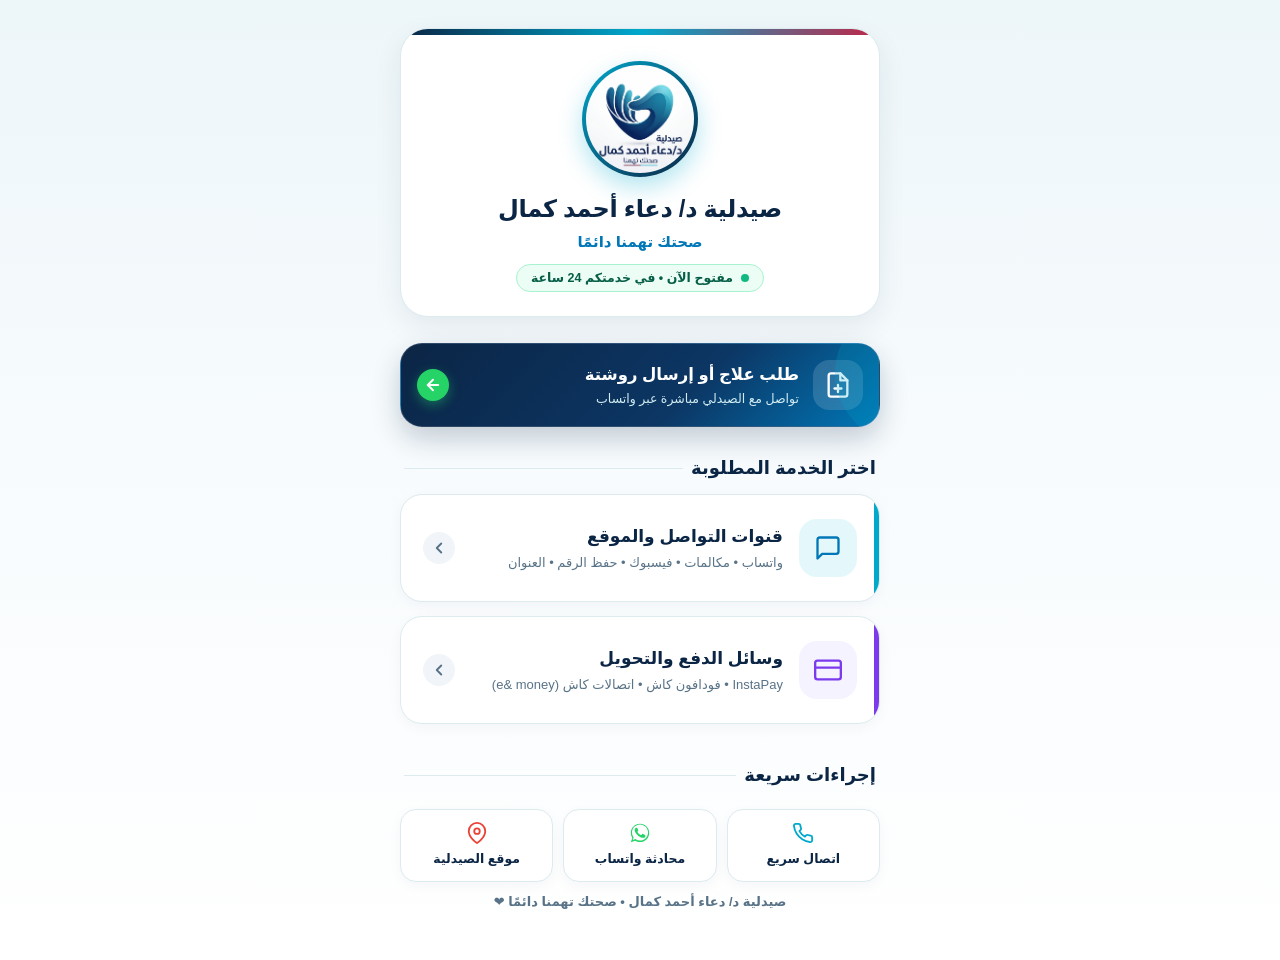
==== commit c52ae2c8: "fix: urgent phone formatting, HTTPS Vodafone link, cache-busting, CSS, and repo cleanup" ====
--- a/index.html
+++ b/index.html
@@ -1,135 +1,135 @@
-<!doctype html>
-<html lang="ar" dir="rtl">
-<head>
-  <meta charset="utf-8">
-  <meta name="viewport" content="width=device-width, initial-scale=1">
-  <meta http-equiv="Content-Security-Policy" content="default-src 'self'; script-src 'self' https://*.googletagmanager.com; style-src 'self'; img-src 'self' data: https://*.google-analytics.com https://*.googletagmanager.com; font-src 'self'; connect-src https://*.google-analytics.com https://*.analytics.google.com https://*.googletagmanager.com https://*.google.com; object-src 'none'; base-uri 'self'; form-action 'none'; upgrade-insecure-requests">
-  <title>صيدلية د/ دعاء أحمد كمال - البوابة الإلكترونية</title>
-  <meta name="description" content="البوابة الإلكترونية الرسمية لصيدلية د/ دعاء أحمد كمال - قنوات التواصل، طلب الأدوية بالروشتة، ووسائل الدفع والتحويل.">
-  <link rel="icon" type="image/jpeg" href="logo.jpg">
-  <link rel="stylesheet" href="style.css?v=4.0">
-  <script src="analytics.js?v=1.0"></script>
-  <script async src="https://www.googletagmanager.com/gtag/js?id=G-RL9CV4SLNX"></script>
-</head>
-<body>
-
-<div class="wrap">
-  <!-- بطاقة الشعار والترحيب -->
-  <section class="hero">
-    <div class="logo-wrap">
-      <img src="logo.jpg" alt="شعار صيدلية د/ دعاء أحمد كمال" class="logo-img">
-    </div>
-    <h1 id="pharmacyName">صيدلية د/ دعاء أحمد كمال</h1>
-    <p class="subtitle" id="pharmacyTagline">صحتك تهمنا دائمًا</p>
-    <div class="badge-status">
-      <span class="pulse-dot"></span>
-      <span id="pharmacyStatus">مفتوح الآن • في خدمتكم دائمًا</span>
-    </div>
-  </section>
-
-  <!-- زر طلب دواء أو إرسال روشتة البارز -->
-  <a id="rxBtn" class="rx-banner" href="#" target="_blank" rel="noopener noreferrer" data-analytics-event="prescription_click">
-    <div class="rx-icon">
-      <svg width="28" height="28" viewBox="0 0 24 24" fill="none" stroke="currentColor" stroke-width="2" stroke-linecap="round" stroke-linejoin="round">
-        <path d="M14 2H6a2 2 0 0 0-2 2v16a2 2 0 0 0 2 2h12a2 2 0 0 0 2-2V8z"></path>
-        <polyline points="14 2 14 8 20 8"></polyline>
-        <line x1="12" y1="18" x2="12" y2="12"></line>
-        <line x1="9" y1="15" x2="15" y2="15"></line>
-      </svg>
-    </div>
-    <div class="rx-text">
-      <h3>طلب علاج أو إرسال روشتة</h3>
-      <p>تواصل مع الصيدلي مباشرة عبر واتساب</p>
-    </div>
-    <div class="rx-arrow">
-      <svg width="18" height="18" viewBox="0 0 24 24" fill="none" stroke="currentColor" stroke-width="2.5" stroke-linecap="round" stroke-linejoin="round">
-        <line x1="19" y1="12" x2="5" y2="12"></line>
-        <polyline points="12 19 5 12 12 5"></polyline>
-      </svg>
-    </div>
-  </a>
-
-  <!-- عناوين البوابات الرئيسية -->
-  <div class="section-header">
-    <h2 class="section-title">اختر الخدمة المطلوبة</h2>
-    <div class="section-line"></div>
-  </div>
-
-  <!-- بوابة التواصل -->
-  <a href="contact.html" class="portal-card" data-analytics-event="contact_page_click">
-    <div class="portal-icon">
-      <svg width="28" height="28" viewBox="0 0 24 24" fill="none" stroke="currentColor" stroke-width="2" stroke-linecap="round" stroke-linejoin="round">
-        <path d="M21 15a2 2 0 0 1-2 2H7l-4 4V5a2 2 0 0 1 2-2h14a2 2 0 0 1 2 2z"></path>
-      </svg>
-    </div>
-    <div class="portal-text">
-      <h2>قنوات التواصل والموقع</h2>
-      <p>واتساب • مكالمات • فيسبوك • حفظ الرقم • العنوان</p>
-    </div>
-    <div class="portal-arrow">
-      <svg width="18" height="18" viewBox="0 0 24 24" fill="none" stroke="currentColor" stroke-width="2.5" stroke-linecap="round" stroke-linejoin="round">
-        <polyline points="15 18 9 12 15 6"></polyline>
-      </svg>
-    </div>
-  </a>
-
-  <!-- بوابة الدفع -->
-  <a href="payment.html" class="portal-card payment-portal" data-analytics-event="payment_page_click">
-    <div class="portal-icon">
-      <svg width="28" height="28" viewBox="0 0 24 24" fill="none" stroke="currentColor" stroke-width="2" stroke-linecap="round" stroke-linejoin="round">
-        <rect x="1" y="4" width="22" height="16" rx="2" ry="2"></rect>
-        <line x1="1" y1="10" x2="23" y2="10"></line>
-      </svg>
-    </div>
-    <div class="portal-text">
-      <h2>وسائل الدفع والتحويل</h2>
-      <p>InstaPay • e& money (اتصالات كاش)</p>
-    </div>
-    <div class="portal-arrow">
-      <svg width="18" height="18" viewBox="0 0 24 24" fill="none" stroke="currentColor" stroke-width="2.5" stroke-linecap="round" stroke-linejoin="round">
-        <polyline points="15 18 9 12 15 6"></polyline>
-      </svg>
-    </div>
-  </a>
-
-  <!-- شريط الإجراءات السريعة -->
-  <div class="section-header section-header-spaced">
-    <h2 class="section-title">إجراءات سريعة</h2>
-    <div class="section-line"></div>
-  </div>
-
-  <div class="quick-bar">
-    <a class="quick-btn" id="quickCall" href="#" data-analytics-event="phone_click">
-      <svg viewBox="0 0 24 24" fill="none" stroke="#00a8cc" stroke-width="2" stroke-linecap="round" stroke-linejoin="round">
-        <path d="M22 16.92v3a2 2 0 0 1-2.18 2 19.79 19.79 0 0 1-8.63-3.07 19.5 19.5 0 0 1-6-6 19.79 19.79 0 0 1-3.07-8.67A2 2 0 0 1 4.11 2h3a2 2 0 0 1 2 1.72 12.84 12.84 0 0 0 .7 2.81 2 2 0 0 1-.45 2.11L8.09 9.91a16 16 0 0 0 6 6l1.27-1.27a2 2 0 0 1 2.11-.45 12.84 12.84 0 0 0 2.81.7A2 2 0 0 1 22 16.92z"></path>
-      </svg>
-      اتصال سريع
-    </a>
-
-    <a class="quick-btn" id="quickWa" href="#" target="_blank" rel="noopener noreferrer" data-analytics-event="whatsapp_click">
-      <svg viewBox="0 0 24 24" fill="#25d366">
-        <path d="M12.031 2C6.516 2 2.016 6.5 2.016 12.016c0 1.953.563 3.828 1.625 5.438L2.016 22l4.672-1.578c1.547.969 3.328 1.5 5.344 1.5 5.516 0 10.016-4.5 10.016-10.016C22.047 6.5 17.547 2 12.031 2zm0 18.297c-1.734 0-3.359-.5-4.75-1.422l-.344-.219-2.781.938.953-2.688-.234-.375c-1.047-1.469-1.609-3.219-1.609-5.016 0-4.828 3.938-8.766 8.766-8.766 4.828 0 8.766 3.938 8.766 8.766s-3.938 8.781-8.766 8.781zm4.813-6.578c-.266-.141-1.578-.781-1.828-.875-.25-.094-.438-.141-.625.141-.188.281-.719.875-.875 1.063-.156.188-.328.203-.594.063-.266-.141-1.125-.422-2.156-1.344-.813-.719-1.359-1.609-1.516-1.891-.156-.266-.016-.422.125-.563.125-.125.266-.328.406-.5.141-.156.188-.266.281-.453.094-.188.047-.359-.031-.5-.078-.141-.625-1.516-.859-2.078-.234-.547-.469-.469-.641-.484l-.547-.016c-.188 0-.5.078-.766.359-.266.281-1.016 1-1.016 2.438s1.047 2.828 1.188 3.016c.156.188 2.063 3.156 5 4.422.703.313 1.25.484 1.688.625.703.219 1.344.188 1.859.109.578-.094 1.578-.656 1.813-1.281.234-.625.234-1.156.156-1.281-.078-.125-.266-.203-.531-.344z"/>
-      </svg>
-      محادثة واتساب
-    </a>
-
-    <a class="quick-btn" id="quickMap" href="#" target="_blank" rel="noopener noreferrer" data-analytics-event="maps_click">
-      <svg viewBox="0 0 24 24" fill="none" stroke="#ea4335" stroke-width="2" stroke-linecap="round" stroke-linejoin="round">
-        <path d="M21 10c0 7-9 13-9 13s-9-6-9-13a9 9 0 0 1 18 0z"></path>
-        <circle cx="12" cy="10" r="3"></circle>
-      </svg>
-      موقع الصيدلية
-    </a>
-  </div>
-
-  <div class="footer">
-    <span>صيدلية د/ دعاء أحمد كمال • صحتك تهمنا دائمًا ❤️</span>
-  </div>
-</div>
-
-<script src="settings.js?v=4.0"></script>
-<script src="site-common.js?v=4.0"></script>
-<script src="index.js?v=4.0"></script>
-
-</body>
-</html>
+<!doctype html>
+<html lang="ar" dir="rtl">
+<head>
+  <meta charset="utf-8">
+  <meta name="viewport" content="width=device-width, initial-scale=1">
+  <meta http-equiv="Content-Security-Policy" content="default-src 'self'; script-src 'self' https://*.googletagmanager.com; style-src 'self'; img-src 'self' data: https://*.google-analytics.com https://*.googletagmanager.com; font-src 'self'; connect-src https://*.google-analytics.com https://*.analytics.google.com https://*.googletagmanager.com https://*.google.com; object-src 'none'; base-uri 'self'; form-action 'none'; upgrade-insecure-requests">
+  <title>صيدلية د/ دعاء أحمد كمال - البوابة الإلكترونية</title>
+  <meta name="description" content="البوابة الإلكترونية الرسمية لصيدلية د/ دعاء أحمد كمال - قنوات التواصل، طلب الأدوية بالروشتة، ووسائل الدفع والتحويل.">
+  <link rel="icon" type="image/jpeg" href="logo.jpg">
+  <link rel="stylesheet" href="style.css?v=4.7">
+  <script src="analytics.js?v=4.7"></script>
+  <script async src="https://www.googletagmanager.com/gtag/js?id=G-RL9CV4SLNX"></script>
+</head>
+<body>
+
+<div class="wrap">
+  <!-- بطاقة الشعار والترحيب -->
+  <section class="hero">
+    <div class="logo-wrap">
+      <img src="logo.jpg" alt="شعار صيدلية د/ دعاء أحمد كمال" class="logo-img">
+    </div>
+    <h1 id="pharmacyName">صيدلية د/ دعاء أحمد كمال</h1>
+    <p class="subtitle" id="pharmacyTagline">صحتك تهمنا دائمًا</p>
+    <div class="badge-status">
+      <span class="pulse-dot"></span>
+      <span id="pharmacyStatus">مفتوح الآن • في خدمتكم دائمًا</span>
+    </div>
+  </section>
+
+  <!-- زر طلب دواء أو إرسال روشتة البارز -->
+  <a id="rxBtn" class="rx-banner" href="#" target="_blank" rel="noopener noreferrer" data-analytics-event="prescription_click">
+    <div class="rx-icon">
+      <svg width="28" height="28" viewBox="0 0 24 24" fill="none" stroke="currentColor" stroke-width="2" stroke-linecap="round" stroke-linejoin="round">
+        <path d="M14 2H6a2 2 0 0 0-2 2v16a2 2 0 0 0 2 2h12a2 2 0 0 0 2-2V8z"></path>
+        <polyline points="14 2 14 8 20 8"></polyline>
+        <line x1="12" y1="18" x2="12" y2="12"></line>
+        <line x1="9" y1="15" x2="15" y2="15"></line>
+      </svg>
+    </div>
+    <div class="rx-text">
+      <h3>طلب علاج أو إرسال روشتة</h3>
+      <p>تواصل مع الصيدلي مباشرة عبر واتساب</p>
+    </div>
+    <div class="rx-arrow">
+      <svg width="18" height="18" viewBox="0 0 24 24" fill="none" stroke="currentColor" stroke-width="2.5" stroke-linecap="round" stroke-linejoin="round">
+        <line x1="19" y1="12" x2="5" y2="12"></line>
+        <polyline points="12 19 5 12 12 5"></polyline>
+      </svg>
+    </div>
+  </a>
+
+  <!-- عناوين البوابات الرئيسية -->
+  <div class="section-header">
+    <h2 class="section-title">اختر الخدمة المطلوبة</h2>
+    <div class="section-line"></div>
+  </div>
+
+  <!-- بوابة التواصل -->
+  <a href="contact.html" class="portal-card" data-analytics-event="contact_page_click">
+    <div class="portal-icon">
+      <svg width="28" height="28" viewBox="0 0 24 24" fill="none" stroke="currentColor" stroke-width="2" stroke-linecap="round" stroke-linejoin="round">
+        <path d="M21 15a2 2 0 0 1-2 2H7l-4 4V5a2 2 0 0 1 2-2h14a2 2 0 0 1 2 2z"></path>
+      </svg>
+    </div>
+    <div class="portal-text">
+      <h2>قنوات التواصل والموقع</h2>
+      <p>واتساب • مكالمات • فيسبوك • حفظ الرقم • العنوان</p>
+    </div>
+    <div class="portal-arrow">
+      <svg width="18" height="18" viewBox="0 0 24 24" fill="none" stroke="currentColor" stroke-width="2.5" stroke-linecap="round" stroke-linejoin="round">
+        <polyline points="15 18 9 12 15 6"></polyline>
+      </svg>
+    </div>
+  </a>
+
+  <!-- بوابة الدفع -->
+  <a href="payment.html" class="portal-card payment-portal" data-analytics-event="payment_page_click">
+    <div class="portal-icon">
+      <svg width="28" height="28" viewBox="0 0 24 24" fill="none" stroke="currentColor" stroke-width="2" stroke-linecap="round" stroke-linejoin="round">
+        <rect x="1" y="4" width="22" height="16" rx="2" ry="2"></rect>
+        <line x1="1" y1="10" x2="23" y2="10"></line>
+      </svg>
+    </div>
+    <div class="portal-text">
+      <h2>وسائل الدفع والتحويل</h2>
+      <p>InstaPay • فودافون كاش • اتصالات كاش (e&amp; money)</p>
+    </div>
+    <div class="portal-arrow">
+      <svg width="18" height="18" viewBox="0 0 24 24" fill="none" stroke="currentColor" stroke-width="2.5" stroke-linecap="round" stroke-linejoin="round">
+        <polyline points="15 18 9 12 15 6"></polyline>
+      </svg>
+    </div>
+  </a>
+
+  <!-- شريط الإجراءات السريعة -->
+  <div class="section-header section-header-spaced">
+    <h2 class="section-title">إجراءات سريعة</h2>
+    <div class="section-line"></div>
+  </div>
+
+  <div class="quick-bar">
+    <a class="quick-btn" id="quickCall" href="#" data-analytics-event="phone_click">
+      <svg viewBox="0 0 24 24" fill="none" stroke="#00a8cc" stroke-width="2" stroke-linecap="round" stroke-linejoin="round">
+        <path d="M22 16.92v3a2 2 0 0 1-2.18 2 19.79 19.79 0 0 1-8.63-3.07 19.5 19.5 0 0 1-6-6 19.79 19.79 0 0 1-3.07-8.67A2 2 0 0 1 4.11 2h3a2 2 0 0 1 2 1.72 12.84 12.84 0 0 0 .7 2.81 2 2 0 0 1-.45 2.11L8.09 9.91a16 16 0 0 0 6 6l1.27-1.27a2 2 0 0 1 2.11-.45 12.84 12.84 0 0 0 2.81.7A2 2 0 0 1 22 16.92z"></path>
+      </svg>
+      اتصال سريع
+    </a>
+
+    <a class="quick-btn" id="quickWa" href="#" target="_blank" rel="noopener noreferrer" data-analytics-event="whatsapp_click">
+      <svg viewBox="0 0 24 24" fill="#25d366">
+        <path d="M12.031 2C6.516 2 2.016 6.5 2.016 12.016c0 1.953.563 3.828 1.625 5.438L2.016 22l4.672-1.578c1.547.969 3.328 1.5 5.344 1.5 5.516 0 10.016-4.5 10.016-10.016C22.047 6.5 17.547 2 12.031 2zm0 18.297c-1.734 0-3.359-.5-4.75-1.422l-.344-.219-2.781.938.953-2.688-.234-.375c-1.047-1.469-1.609-3.219-1.609-5.016 0-4.828 3.938-8.766 8.766-8.766 4.828 0 8.766 3.938 8.766 8.766s-3.938 8.781-8.766 8.781zm4.813-6.578c-.266-.141-1.578-.781-1.828-.875-.25-.094-.438-.141-.625.141-.188.281-.719.875-.875 1.063-.156.188-.328.203-.594.063-.266-.141-1.125-.422-2.156-1.344-.813-.719-1.359-1.609-1.516-1.891-.156-.266-.016-.422.125-.563.125-.125.266-.328.406-.5.141-.156.188-.266.281-.453.094-.188.047-.359-.031-.5-.078-.141-.625-1.516-.859-2.078-.234-.547-.469-.469-.641-.484l-.547-.016c-.188 0-.5.078-.766.359-.266.281-1.016 1-1.016 2.438s1.047 2.828 1.188 3.016c.156.188 2.063 3.156 5 4.422.703.313 1.25.484 1.688.625.703.219 1.344.188 1.859.109.578-.094 1.578-.656 1.813-1.281.234-.625.234-1.156.156-1.281-.078-.125-.266-.203-.531-.344z"/>
+      </svg>
+      محادثة واتساب
+    </a>
+
+    <a class="quick-btn" id="quickMap" href="#" target="_blank" rel="noopener noreferrer" data-analytics-event="maps_click">
+      <svg viewBox="0 0 24 24" fill="none" stroke="#ea4335" stroke-width="2" stroke-linecap="round" stroke-linejoin="round">
+        <path d="M21 10c0 7-9 13-9 13s-9-6-9-13a9 9 0 0 1 18 0z"></path>
+        <circle cx="12" cy="10" r="3"></circle>
+      </svg>
+      موقع الصيدلية
+    </a>
+  </div>
+
+  <div class="footer">
+    <span>صيدلية د/ دعاء أحمد كمال • صحتك تهمنا دائمًا ❤️</span>
+  </div>
+</div>
+
+<script src="settings.js?v=4.7"></script>
+<script src="site-common.js?v=4.7"></script>
+<script src="index.js?v=4.7"></script>
+
+</body>
+</html>
--- a/style.css
+++ b/style.css
@@ -1,1361 +1,1353 @@
-:root {
-  --brand-navy: #0b2545;
-  --brand-navy-dark: #07172b;
-  --brand-navy-light: #163e6e;
-  --brand-cyan: #00a8cc;
-  --brand-cyan-dark: #0077b6;
-  --brand-cyan-light: #e4f7fa;
-  --brand-teal: #1098ad;
-  --accent-red: #c02648;
-  --accent-green: #10b981;
-  --accent-green-bg: #ecfdf5;
-  
-  --bg-page: #f1f7fa;
-  --bg-card: #ffffff;
-  --text-main: #0b2545;
-  --text-muted: #587387;
-  
-  --border-color: #dcebee;
-  --border-hover: #b4dbe3;
-  
-  --shadow-sm: 0 4px 14px rgba(11, 37, 69, 0.04);
-  --shadow-md: 0 10px 28px rgba(11, 37, 69, 0.08);
-  --shadow-lg: 0 16px 36px rgba(11, 37, 69, 0.12);
-  
-  --radius-xl: 28px;
-  --radius-lg: 22px;
-  --radius-md: 16px;
-  --radius-sm: 12px;
-}
-
-* {
-  box-sizing: border-box;
-  -webkit-tap-highlight-color: transparent;
-}
-
-body {
-  margin: 0;
-  font-family: Tahoma, Arial, system-ui, -apple-system, BlinkMacSystemFont, "Segoe UI", sans-serif;
-  background: linear-gradient(180deg, #edf6f9 0%, #f7fbfd 45%, #ffffff 100%);
-  color: var(--text-main);
-  direction: rtl;
-  min-height: 100vh;
-  line-height: 1.5;
-  -webkit-font-smoothing: antialiased;
-}
-
-.wrap {
-  width: min(520px, 100%);
-  margin: 0 auto;
-  padding: 18px 16px 40px;
-  display: flex;
-  flex-direction: column;
-}
-
-/* =========================================
-   الهيدر وبطاقة الشعار (Hero Section)
-   ========================================= */
-.hero {
-  background: var(--bg-card);
-  border: 1px solid var(--border-color);
-  border-radius: var(--radius-xl);
-  padding: 24px 20px 22px;
-  box-shadow: var(--shadow-md);
-  text-align: center;
-  position: relative;
-  overflow: hidden;
-  margin-bottom: 18px;
-}
-
-.hero::before {
-  content: '';
-  position: absolute;
-  top: 0;
-  left: 0;
-  right: 0;
-  height: 6px;
-  background: linear-gradient(90deg, var(--brand-navy), var(--brand-cyan), var(--accent-red));
-}
-
-.logo-wrap {
-  width: 108px;
-  height: 108px;
-  margin: 4px auto 14px;
-  border-radius: 50%;
-  padding: 4px;
-  background: linear-gradient(135deg, var(--brand-cyan), var(--brand-navy));
-  box-shadow: 0 10px 24px rgba(0, 168, 204, 0.30);
-  display: flex;
-  align-items: center;
-  justify-content: center;
-  transition: transform 0.3s ease;
-}
-
-.logo-wrap:hover {
-  transform: scale(1.03);
-}
-
-.logo-img {
-  width: 100%;
-  height: 100%;
-  border-radius: 50%;
-  object-fit: cover;
-  background: #ffffff;
-  display: block;
-}
-
-h1 {
-  margin: 0;
-  font-size: 22px;
-  font-weight: 800;
-  color: var(--brand-navy);
-  letter-spacing: -0.3px;
-}
-
-.subtitle {
-  margin: 4px 0 0;
-  color: var(--brand-cyan-dark);
-  font-size: 15px;
-  font-weight: 700;
-}
-
-/* شارة الحالة (مفتوح الآن) */
-.badge-status {
-  display: inline-flex;
-  align-items: center;
-  gap: 8px;
-  background: var(--accent-green-bg);
-  color: #065f46;
-  border: 1px solid #a7f3d0;
-  padding: 4px 14px;
-  border-radius: 30px;
-  font-size: 12.5px;
-  font-weight: 700;
-  margin-top: 10px;
-}
-
-.pulse-dot {
-  width: 8px;
-  height: 8px;
-  background: var(--accent-green);
-  border-radius: 50%;
-  box-shadow: 0 0 0 0 rgba(16, 185, 129, 0.7);
-  animation: pulse 1.8s infinite;
-}
-
-@keyframes pulse {
-  0% {
-    box-shadow: 0 0 0 0 rgba(16, 185, 129, 0.7);
-  }
-  70% {
-    box-shadow: 0 0 0 8px rgba(16, 185, 129, 0);
-  }
-  100% {
-    box-shadow: 0 0 0 0 rgba(16, 185, 129, 0);
-  }
-}
-
-/* =========================================
-   زر طلب الروشتة المميز (Prescription CTA)
-   ========================================= */
-.rx-banner {
-  background: linear-gradient(135deg, #0b2545 0%, #0c3664 60%, #0077b6 100%);
-  border-radius: var(--radius-lg);
-  padding: 16px 16px;
-  color: #ffffff;
-  display: flex;
-  align-items: center;
-  justify-content: space-between;
-  gap: 14px;
-  text-decoration: none;
-  box-shadow: 0 12px 28px rgba(11, 37, 69, 0.22);
-  margin-top:8px;
-  margin-bottom:8px;
-  position: relative;
-  overflow: hidden;
-  transition: transform 0.2s, box-shadow 0.2s;
-  border: 1px solid rgba(255, 255, 255, 0.15);
-}
-
-.rx-banner:active {
-  transform: scale(0.98);
-}
-
-.rx-banner::after {
-  content: '';
-  position: absolute;
-  top: -50%;
-  right: -20%;
-  width: 140px;
-  height: 140px;
-  background: rgba(0, 168, 204, 0.2);
-  border-radius: 50%;
-  pointer-events: none;
-}
-
-.rx-icon {
-  width: 50px;
-  height: 50px;
-  background: rgba(255, 255, 255, 0.15);
-  backdrop-filter: blur(8px);
-  border-radius: 16px;
-  display: flex;
-  align-items: center;
-  justify-content: center;
-  flex-shrink: 0;
-  color: #fff;
-}
-
-.rx-text {
-  flex: 1;
-}
-
-.rx-text h3 {
-  margin: 0;
-  font-size: 16.5px;
-  font-weight: 800;
-  color: #ffffff;
-}
-
-.rx-text p {
-  margin: 3px 0 0;
-  font-size: 12.5px;
-  color: #d1ecf1;
-  font-weight: 500;
-}
-
-.rx-arrow {
-  width: 32px;
-  height: 32px;
-  background: #25D366;
-  border-radius: 50%;
-  display: flex;
-  align-items: center;
-  justify-content: center;
-  flex-shrink: 0;
-  color: #fff;
-  box-shadow: 0 4px 12px rgba(37, 211, 102, 0.4);
-}
-
-/* =========================================
-   عناوين الأقسام والشبكة (Grid & Section)
-   ========================================= */
-.section-header {
-  display: flex;
-  align-items: center;
-  gap: 8px;
-  margin: 20px 4px 12px;
-}
-
-.section-title {
-  font-size: 18px;
-  font-weight: 800;
-  color: var(--brand-navy);
-  margin: 0;
-}
-
-.section-line {
-  flex: 1;
-  height: 1px;
-  background: var(--border-color);
-}
-
-.grid {
-  display: grid;
-  grid-template-columns: repeat(2, 1fr);
-  gap: 12px;
-  margin-bottom: 14px;
-}
-
-.tile {
-  background: var(--bg-card);
-  border: 1px solid var(--border-color);
-  border-radius: var(--radius-md);
-  padding: 16px 14px;
-  box-shadow: var(--shadow-sm);
-  text-decoration: none;
-  color: var(--text-main);
-  text-align: center;
-  display: flex;
-  flex-direction: column;
-  align-items: center;
-  justify-content: center;
-  transition: all 0.25s ease;
-  position: relative;
-  cursor: pointer;
-}
-
-.tile:hover {
-  border-color: var(--border-hover);
-  transform: translateY(-3px);
-  box-shadow: var(--shadow-md);
-}
-
-.tile:active {
-  transform: scale(0.97);
-}
-
-.tile-icon-wrap {
-  width: 52px;
-  height: 52px;
-  border-radius: 16px;
-  display: flex;
-  align-items: center;
-  justify-content: center;
-  margin-bottom: 10px;
-  transition: transform 0.2s;
-}
-
-.tile:hover .tile-icon-wrap {
-  transform: scale(1.08);
-}
-
-.tile b {
-  display: block;
-  font-size: 15px;
-  font-weight: 800;
-  color: var(--brand-navy);
-}
-
-.tile span {
-  display: block;
-  color: var(--text-muted);
-  font-size: 12px;
-  margin-top: 3px;
-  font-weight: 500;
-}
-
-/* ألوان أيقونات التواصل */
-.bg-wa { background: #eafaf1; color: #25d366; }
-.bg-phone { background: #e6f6fa; color: #00a8cc; }
-.bg-fb { background: #ebf3ff; color: #1877f2; }
-.bg-ig { background: #fdf0f5; color: #e1306c; }
-.bg-maps { background: #fef4e8; color: #ea4335; }
-.bg-vcard { background: #f2edf9; color: #7c3aed; }
-
-/* =========================================
-   بطاقة العنوان (Address Card)
-   ========================================= */
-.card-address {
-  background: var(--bg-card);
-  border: 1px solid var(--border-color);
-  border-radius: var(--radius-lg);
-  padding: 10px;
-  margin: 8px 0 8px;
-  box-shadow: var(--shadow-sm);
-  display: flex;
-  align-items: flex-start;
-  gap: 14px;
-}
-
-.address-icon {
-  width: 48px;
-  height: 48px;
-  background: #fef2f2;
-  color: #ef4444;
-  border-radius: 14px;
-  display: flex;
-  align-items: center;
-  justify-content: center;
-  flex-shrink: 0;
-}
-
-.address-info {
-  flex: 1;
-}
-
-.address-info .label {
-  font-weight: 800;
-  font-size: 15px;
-  color: var(--brand-navy);
-}
-
-.address-info .value {
-  color: var(--text-muted);
-  font-size: 13.5px;
-  margin-top: 4px;
-  line-height: 1.5;
-}
-
-.btn-directions {
-  display: inline-flex;
-  align-items: center;
-  gap: 6px;
-  margin-top: 10px;
-  background: var(--brand-cyan-light);
-  color: var(--brand-cyan-dark);
-  padding: 6px 14px;
-  border-radius: 20px;
-  font-size: 13px;
-  font-weight: 700;
-  text-decoration: none;
-  transition: all 0.2s;
-}
-
-.btn-directions:hover {
-  background: var(--brand-cyan);
-  color: #fff;
-}
-
-/* =========================================
-   صفحة وبطاقات الدفع (Payment Cards)
-   ========================================= */
-.payment-card {
-  background: var(--bg-card);
-  border: 1px solid var(--border-color);
-  border-radius: var(--radius-lg);
-  padding: 18px;
-  margin-bottom: 14px;
-  box-shadow: var(--shadow-sm);
-  position: relative;
-  transition: all 0.25s ease;
-}
-
-.payment-card:hover {
-  box-shadow: var(--shadow-md);
-  border-color: var(--border-hover);
-}
-
-.payment-header {
-  display: flex;
-  align-items: center;
-  gap: 14px;
-  margin-bottom: 14px;
-}
-
-.payment-logo {
-  width: 54px !important;
-  height: 54px !important;
-  min-width: 54px !important;
-  max-width: 54px !important;
-  min-height: 54px !important;
-  max-height: 54px !important;
-  border-radius: 14px;
-  display: flex;
-  align-items: center;
-  justify-content: center;
-  flex-shrink: 0;
-  box-shadow: 0 4px 12px rgba(0, 0, 0, 0.06);
-  overflow: hidden !important;
-  border: 1px solid var(--border-color);
-  background: #ffffff !important;
-  padding: 4px;
-}
-
-.payment-logo img {
-  width: 100% !important;
-  height: 100% !important;
-  max-width: 100% !important;
-  max-height: 100% !important;
-  object-fit: contain !important;
-  display: block !important;
-}
-
-.payment-logo.logo-instapay {
-  background: #ffffff !important;
-  padding: 4px;
-}
-
-.payment-logo.logo-etisalat {
-  background: #ffffff !important;
-  padding: 4px;
-}
-
-.payment-logo.logo-vodafone {
-  background: #ffffff !important;
-  padding: 3px;
-}
-
-.payment-logo.logo-vodafone img {
-  transform: scale(1.3);
-}
-
-.payment-details {
-  flex: 1;
-}
-
-.payment-name {
-  font-size: 17px;
-  font-weight: 800;
-  color: var(--brand-navy);
-}
-
-.payment-note {
-  font-size: 12px;
-  color: var(--text-muted);
-  margin-top: 2px;
-}
-
-/* صندوق رقم الحساب للنسخ */
-.account-box {
-  background: #f8fafc;
-  border: 1px dashed #cbd5e1;
-  border-radius: var(--radius-sm);
-  padding: 12px 14px;
-  display: flex;
-  align-items: center;
-  justify-content: space-between;
-  margin-bottom: 12px;
-}
-
-.account-number {
-  font-family: ui-monospace, "Cascadia Mono", Consolas, monospace;
-  font-size: 17px;
-  font-weight: 800;
-  color: var(--brand-navy);
-  letter-spacing: 1px;
-  direction: ltr;
-}
-
-.account-holder {
-  font-size: 12px;
-  color: var(--brand-cyan-dark);
-  font-weight: 600;
-}
-
-/* أزرار الإجراءات */
-.payment-actions {
-  display: grid;
-  grid-template-columns: 1fr 1fr;
-  gap: 10px;
-}
-
-.payment-actions.single {
-  grid-template-columns: 1fr;
-}
-
-.payment-platform-help {
-  margin: 10px 2px 0;
-  color: var(--text-muted);
-  font-size: 12px;
-  font-weight: 600;
-  line-height: 1.6;
-}
-
-.btn {
-  border: 0;
-  border-radius: var(--radius-sm);
-  padding: 12px 14px;
-  font-family: inherit;
-  font-weight: 700;
-  font-size: 14px;
-  cursor: pointer;
-  text-decoration: none;
-  text-align: center;
-  display: inline-flex;
-  align-items: center;
-  justify-content: center;
-  gap: 8px;
-  transition: all 0.2s ease;
-}
-
-.btn:active {
-  transform: scale(0.97);
-}
-
-.btn-copy {
-  background: var(--brand-cyan-light);
-  color: var(--brand-cyan-dark);
-  border: 1px solid rgba(0, 168, 204, 0.25);
-}
-
-.btn-copy:hover {
-  background: var(--brand-cyan);
-  color: #ffffff;
-}
-
-.btn-copy.copied {
-  background: #ecfdf5;
-  color: #059669;
-  border-color: #a7f3d0;
-}
-
-.btn-app {
-  background: var(--brand-navy);
-  color: #ffffff;
-}
-
-.btn-app:hover {
-  background: var(--brand-navy-light);
-}
-
-/* بطاقة الإرشادات والتنبيه */
-.notice-box {
-  background: #effaf8;
-  border: 1px solid #bfece4;
-  border-radius: var(--radius-md);
-  padding: 16px;
-  margin-top: 18px;
-  display: flex;
-  gap: 12px;
-  align-items: flex-start;
-  color: #1b4944;
-}
-
-.notice-box svg {
-  color: var(--brand-teal);
-  flex-shrink: 0;
-  margin-top: 2px;
-}
-
-.notice-box p {
-  margin: 0;
-  font-size: 13px;
-  line-height: 1.6;
-  font-weight: 600;
-}
-
-/* =========================================
-   صفحة البوابة الرئيسية (Index Landing Portal)
-   ========================================= */
-.portal-card {
-  background: var(--bg-card);
-  border: 1px solid var(--border-color);
-  border-radius: var(--radius-lg);
-  padding: 22px 20px;
-  margin-bottom: 14px;
-  box-shadow: var(--shadow-sm);
-  display: flex;
-  align-items: center;
-  gap: 16px;
-  text-decoration: none;
-  color: var(--text-main);
-  transition: all 0.25s ease;
-  position: relative;
-  overflow: hidden;
-}
-
-.portal-card::before {
-  content: '';
-  position: absolute;
-  right: 0;
-  top: 0;
-  bottom: 0;
-  width: 5px;
-  background: var(--brand-cyan);
-  transition: width 0.2s;
-}
-
-.portal-card:hover {
-  transform: translateY(-3px);
-  border-color: var(--border-hover);
-  box-shadow: var(--shadow-md);
-}
-
-.portal-card:hover::before {
-  width: 8px;
-}
-
-.portal-card.payment-portal::before {
-  background: #7c3aed;
-}
-
-.portal-icon {
-  width: 58px;
-  height: 58px;
-  border-radius: 18px;
-  display: flex;
-  align-items: center;
-  justify-content: center;
-  flex-shrink: 0;
-  background: var(--brand-cyan-light);
-  color: var(--brand-cyan-dark);
-}
-
-.portal-card.payment-portal .portal-icon {
-  background: #f5f3ff;
-  color: #7c3aed;
-}
-
-.portal-text {
-  flex: 1;
-}
-
-.portal-text h2 {
-  margin: 0;
-  font-size: 17px;
-  font-weight: 800;
-  color: var(--brand-navy);
-}
-
-.portal-text p {
-  margin: 4px 0 0;
-  font-size: 13px;
-  color: var(--text-muted);
-}
-
-.portal-arrow {
-  width: 32px;
-  height: 32px;
-  background: #f1f5f9;
-  border-radius: 50%;
-  display: flex;
-  align-items: center;
-  justify-content: center;
-  color: var(--text-muted);
-  flex-shrink: 0;
-}
-
-/* شريط الوصول السريع (Quick Bottom Bar) */
-.quick-bar {
-  display: grid;
-  grid-template-columns: repeat(3, 1fr);
-  gap: 10px;
-  margin-top: 8px;
-}
-
-.quick-btn {
-  background: var(--bg-card);
-  border: 1px solid var(--border-color);
-  border-radius: var(--radius-md);
-  padding: 12px 8px;
-  text-align: center;
-  text-decoration: none;
-  color: var(--brand-navy);
-  font-size: 12.5px;
-  font-weight: 700;
-  display: flex;
-  flex-direction: column;
-  align-items: center;
-  gap: 6px;
-  box-shadow: var(--shadow-sm);
-  transition: all 0.2s;
-}
-
-.quick-btn:hover {
-  border-color: var(--border-hover);
-  transform: translateY(-2px);
-}
-
-.quick-btn svg {
-  width: 22px;
-  height: 22px;
-}
-
-/* =========================================
-   الفوتر وتنبيه النسخ (Footer & Toast)
-   ========================================= */
-.footer {
-  text-align: center;
-  color: var(--text-muted);
-  font-size: 13px;
-  font-weight: 600;
-  margin-top: 10px;
-  display: flex;
-  align-items: center;
-  justify-content: center;
-  gap: 6px;
-}
-
-.toast {
-  position: fixed;
-  left: 50%;
-  bottom: 24px;
-  transform: translateX(-50%) translateY(30px);
-  background: var(--brand-navy);
-  color: #ffffff;
-  padding: 12px 22px;
-  border-radius: 30px;
-  font-size: 14px;
-  font-weight: 700;
-  box-shadow: 0 10px 30px rgba(11, 37, 69, 0.35);
-  opacity: 0;
-  pointer-events: none;
-  transition: all 0.28s cubic-bezier(0.34, 1.56, 0.64, 1);
-  z-index: 999;
-  display: flex;
-  align-items: center;
-  gap: 8px;
-  border: 1px solid rgba(255, 255, 255, 0.15);
-}
-
-.toast.show {
-  opacity: 1;
-  transform: translateX(-50%) translateY(0);
-}
-
-.section-header-spaced {
-  margin-top: 24px;
-}
-
-.portal-card-flush {
-  margin-bottom: 10;
-}
-
-.portal-card-top {
-  margin-top: 18px;
-}
-
-.clipboard-helper {
-  position: fixed;
-  top: 0;
-  left: 0;
-  width: 1px;
-  height: 1px;
-  padding: 0;
-  border: 0;
-  opacity: 0;
-  pointer-events: none;
-}
-
-/* =========================================
-   Responsive – كل أحجام الشاشات
-   ========================================= */
-
-/* شاشات صغيرة جداً (أقل من 360px) */
-@media (max-width: 359px) {
-  .wrap {
-    padding: 12px 10px 32px;
-  }
-  h1 {
-    font-size: 18px;
-  }
-  .subtitle {
-    font-size: 13px;
-  }
-  .badge-status {
-    font-size: 11px;
-    padding: 3px 10px;
-  }
-  .hero {
-    padding: 18px 14px 16px;
-    border-radius: 20px;
-  }
-  .logo-wrap {
-    width: 88px;
-    height: 88px;
-  }
-  .grid {
-    gap: 8px;
-  }
-  .tile {
-    padding: 12px 6px;
-  }
-  .tile b {
-    font-size: 13px;
-  }
-  .tile span {
-    font-size: 11px;
-  }
-  .tile-icon-wrap {
-    width: 44px;
-    height: 44px;
-    border-radius: 13px;
-    margin-bottom: 8px;
-  }
-  .section-title {
-    font-size: 15px;
-  }
-  .rx-banner {
-    padding: 14px 12px;
-    gap: 10px;
-  }
-  .rx-icon {
-    width: 42px;
-    height: 42px;
-    border-radius: 13px;
-  }
-  .rx-text h3 {
-    font-size: 14px;
-  }
-  .rx-text p {
-    font-size: 11px;
-  }
-  .portal-card {
-    padding: 16px 14px;
-    gap: 12px;
-  }
-  .portal-icon {
-    width: 48px;
-    height: 48px;
-    border-radius: 14px;
-  }
-  .portal-text h2 {
-    font-size: 14.5px;
-  }
-  .portal-text p {
-    font-size: 11.5px;
-  }
-  .quick-bar {
-    gap: 6px;
-  }
-  .quick-btn {
-    padding: 10px 4px;
-    font-size: 11px;
-    gap: 4px;
-  }
-  .quick-btn svg {
-    width: 18px;
-    height: 18px;
-  }
-  .payment-card {
-    padding: 14px;
-  }
-  .payment-name {
-    font-size: 15px;
-  }
-  .account-number {
-    font-size: 15px;
-  }
-  .btn {
-    padding: 10px 10px;
-    font-size: 13px;
-    gap: 6px;
-  }
-  .notice-box {
-    padding: 12px;
-  }
-  .notice-box p {
-    font-size: 12px;
-  }
-  .card-address {
-    padding: 14px;
-    gap: 10px;
-  }
-  .address-icon {
-    width: 40px;
-    height: 40px;
-    border-radius: 12px;
-  }
-  .address-info .label {
-    font-size: 13.5px;
-  }
-  .address-info .value {
-    font-size: 12.5px;
-  }
-  .btn-directions {
-    font-size: 12px;
-    padding: 5px 12px;
-  }
-  .footer {
-    font-size: 12px;
-    margin-top: 20px;
-  }
-}
-
-/* شاشات صغيرة (360px - 400px) */
-@media (min-width: 360px) and (max-width: 400px) {
-  .wrap {
-    padding: 14px 12px 36px;
-  }
-  h1 {
-    font-size: 19px;
-  }
-  .logo-wrap {
-    width: 94px;
-    height: 94px;
-  }
-  .tile {
-    padding: 14px 8px;
-  }
-  .tile b {
-    font-size: 14px;
-  }
-  .portal-text h2 {
-    font-size: 15.5px;
-  }
-  .rx-text h3 {
-    font-size: 15px;
-  }
-}
-
-/* شاشات متوسطة (401px - 480px) */
-@media (min-width: 401px) and (max-width: 480px) {
-  .wrap {
-    padding: 16px 14px 38px;
-  }
-  h1 {
-    font-size: 21px;
-  }
-  .logo-wrap {
-    width: 100px;
-    height: 100px;
-  }
-}
-
-/* صفحة الدفع على الموبايل: إظهار وسائل الدفع الثلاث من أول الشاشة */
-@media (max-width: 520px) {
-  .payment-page .wrap {
-    padding: 10px 10px 28px;
-  }
-
-  .payment-page .hero {
-    display: grid;
-    grid-template-columns: 68px minmax(0, 1fr);
-    grid-template-areas:
-      "logo title"
-      "logo subtitle"
-      "logo badge";
-    column-gap: 11px;
-    row-gap: 0;
-    align-items: center;
-    padding: 14px 14px 11px;
-    margin-bottom: 8px;
-    border-radius: 20px;
-    text-align: right;
-  }
-
-  .payment-page .hero::before {
-    height: 4px;
-  }
-
-  .payment-page .hero .logo-wrap {
-    grid-area: logo;
-    width: 68px;
-    height: 68px;
-    margin: 0;
-    padding: 3px;
-  }
-
-  .payment-page .hero h1 {
-    grid-area: title;
-    font-size: 16px;
-    line-height: 1.25;
-  }
-
-  .payment-page .hero .subtitle {
-    grid-area: subtitle;
-    margin: 1px 0 0;
-    font-size: 11.5px;
-    line-height: 1.25;
-  }
-
-  .payment-page .hero .badge-status {
-    grid-area: badge;
-    justify-self: start;
-    gap: 5px;
-    margin-top: 4px;
-    padding: 2px 8px;
-    font-size: 10px;
-    line-height: 1.25;
-  }
-
-  .payment-page .hero .pulse-dot {
-    width: 6px;
-    height: 6px;
-  }
-
-  .payment-page .section-header {
-    gap: 6px;
-    margin: 6px 2px;
-  }
-
-  .payment-page .section-title {
-    font-size: 15px;
-    line-height: 1.3;
-  }
-
-  .payment-page .payment-card {
-    padding: 10px 10px;
-    margin-bottom: 9px;
-    border-radius: 17px;
-  }
-
-  .payment-page .payment-header {
-    gap: 8px;
-    margin-bottom: 6px;
-  }
-
-  .payment-page .payment-logo {
-    width: 42px !important;
-    height: 42px !important;
-    min-width: 42px !important;
-    max-width: 42px !important;
-    min-height: 42px !important;
-    max-height: 42px !important;
-    border-radius: 11px;
-    padding: 3px;
-  }
-
-  .payment-page .payment-name {
-    font-size: 14px;
-    line-height: 1.25;
-  }
-
-  .payment-page .payment-note {
-    overflow: hidden;
-    margin-top: 1px;
-    font-size: 10.5px;
-    line-height: 1.25;
-    text-overflow: ellipsis;
-    white-space: nowrap;
-  }
-
-  .payment-page .account-box {
-    min-height: 42px;
-    margin-bottom: 6px;
-    padding: 5px 10px;
-    border-radius: 10px;
-  }
-
-  .payment-page .account-holder {
-    font-size: 10.5px;
-    line-height: 1.15;
-  }
-
-  .payment-page .account-number {
-    font-size: 15.5px;
-    line-height: 1.15;
-  }
-
-  .payment-page .payment-actions {
-    gap: 7px;
-  }
-
-  .payment-page .payment-actions .btn {
-    min-height: 36px;
-    padding: 7px 8px;
-    border-radius: 10px;
-    gap: 5px;
-    font-size: 12.5px;
-    line-height: 1.2;
-  }
-
-  .payment-page .payment-actions .btn svg {
-    width: 14px;
-    height: 14px;
-  }
-
-  .payment-page .payment-platform-help {
-    margin-top: 7px;
-    font-size: 10.5px;
-    line-height: 1.45;
-  }
-
-  .payment-page .notice-box {
-    margin-top: 12px;
-  }
-}
-
-/* مساحة رأسية محدودة بسبب شريط المتصفح أو الشاشات القصيرة */
-@media (max-width: 520px) and (max-height: 680px) {
-  .payment-page .wrap {
-    padding-top: 6px;
-  }
-
-  .payment-page .hero {
-    grid-template-columns: 56px minmax(0, 1fr);
-    padding: 10px 12px 8px;
-    margin-bottom: 5px;
-  }
-
-  .payment-page .hero .logo-wrap {
-    width: 56px;
-    height: 56px;
-  }
-
-  .payment-page .hero .badge-status {
-    display: none;
-  }
-
-  .payment-page .section-header {
-    margin-block: 4px;
-  }
-
-  .payment-page .payment-card {
-    padding-block: 7px;
-    margin-bottom: 5px;
-  }
-
-  .payment-page .payment-header {
-    margin-bottom: 4px;
-  }
-
-  .payment-page .payment-logo {
-    width: 36px !important;
-    height: 36px !important;
-    min-width: 36px !important;
-    max-width: 36px !important;
-    min-height: 36px !important;
-    max-height: 36px !important;
-  }
-
-  .payment-page .payment-note {
-    display: none;
-  }
-
-  .payment-page .account-box {
-    min-height: 38px;
-    margin-bottom: 4px;
-    padding-block: 4px;
-  }
-
-  .payment-page .payment-actions .btn {
-    min-height: 32px;
-    padding-block: 5px;
-  }
-}
-
-/* صفحة التواصل على الموبايل: إظهار كروت التواصل الستة من أول الشاشة */
-@media (max-width: 520px) {
-  .contact-page .wrap {
-    padding: 10px 10px 28px;
-  }
-
-  .contact-page .hero {
-    display: grid;
-    grid-template-columns: 64px minmax(0, 1fr);
-    grid-template-areas:
-      "logo title"
-      "logo subtitle"
-      "logo badge";
-    column-gap: 10px;
-    row-gap: 0;
-    align-items: center;
-    padding: 12px 13px 10px;
-    margin-bottom: 6px;
-    border-radius: 19px;
-    text-align: right;
-  }
-
-  .contact-page .hero::before {
-    height: 4px;
-  }
-
-  .contact-page .hero .logo-wrap {
-    grid-area: logo;
-    width: 64px;
-    height: 64px;
-    margin: 0;
-    padding: 3px;
-  }
-
-  .contact-page .hero h1 {
-    grid-area: title;
-    font-size: 15.5px;
-    line-height: 1.25;
-  }
-
-  .contact-page .hero .subtitle {
-    grid-area: subtitle;
-    margin: 1px 0 0;
-    font-size: 11.5px;
-    line-height: 1.25;
-  }
-
-  .contact-page .hero .badge-status {
-    grid-area: badge;
-    justify-self: start;
-    gap: 5px;
-    margin-top: 4px;
-    padding: 2px 8px;
-    font-size: 9.5px;
-    line-height: 1.25;
-  }
-
-  .contact-page .hero .pulse-dot {
-    width: 6px;
-    height: 6px;
-  }
-
-  .contact-page .section-header {
-    gap: 6px;
-    margin: 5px 2px 6px;
-  }
-
-  .contact-page .section-title {
-    font-size: 14px;
-    line-height: 1.3;
-  }
-
-  .contact-page .grid {
-    gap: 7px;
-    margin-bottom: 9px;
-  }
-
-  .contact-page .tile {
-    min-height: 84px;
-    padding: 9px 6px;
-    border-radius: 15px;
-  }
-
-  .contact-page .tile-icon-wrap {
-    width: 38px;
-    height: 38px;
-    margin-bottom: 5px;
-    border-radius: 11px;
-  }
-
-  .contact-page .tile-icon-wrap svg {
-    width: 22px;
-    height: 22px;
-  }
-
-  .contact-page .tile b {
-    font-size: 13.5px;
-    line-height: 1.2;
-  }
-
-  .contact-page .tile span {
-    margin-top: 2px;
-    font-size: 10.5px;
-    line-height: 1.2;
-  }
-}
-
-/* مساحة رأسية محدودة بسبب شريط المتصفح أو الشاشات القصيرة */
-@media (max-width: 520px) and (max-height: 680px) {
-  .contact-page .wrap {
-    padding-top: 6px;
-  }
-
-  .contact-page .hero {
-    grid-template-columns: 54px minmax(0, 1fr);
-    padding: 9px 11px 7px;
-    margin-bottom: 4px;
-  }
-
-  .contact-page .hero .logo-wrap {
-    width: 54px;
-    height: 54px;
-  }
-
-  .contact-page .hero .badge-status {
-    display: none;
-  }
-
-  .contact-page .section-header {
-    margin-block: 3px 5px;
-  }
-
-  .contact-page .tile {
-    min-height: 68px;
-    padding-block: 7px;
-  }
-
-  .contact-page .tile-icon-wrap {
-    width: 34px;
-    height: 34px;
-    margin-bottom: 4px;
-  }
-
-  .contact-page .tile-icon-wrap svg {
-    width: 20px;
-    height: 20px;
-  }
-
-  .contact-page .tile span {
-    display: none;
-  }
-}
-
-/* شاشات أكبر من الموبايل (فوق 520px) */
-@media (min-width: 521px) {
-  .wrap {
-    padding: 28px 20px 48px;
-  }
-  .hero {
-    padding: 28px 24px 24px;
-  }
-  h1 {
-    font-size: 24px;
-  }
-  .logo-wrap {
-    width: 116px;
-    height: 116px;
-  }
-  .portal-card {
-    padding: 24px 22px;
-  }
-}
-
+:root {
+  --brand-navy: #0b2545;
+  --brand-navy-dark: #07172b;
+  --brand-navy-light: #163e6e;
+  --brand-cyan: #00a8cc;
+  --brand-cyan-dark: #0077b6;
+  --brand-cyan-light: #e4f7fa;
+  --brand-teal: #1098ad;
+  --accent-red: #c02648;
+  --accent-green: #10b981;
+  --accent-green-bg: #ecfdf5;
+
+  --bg-page: #f1f7fa;
+  --bg-card: #ffffff;
+  --text-main: #0b2545;
+  --text-muted: #587387;
+
+  --border-color: #dcebee;
+  --border-hover: #b4dbe3;
+
+  --shadow-sm: 0 4px 14px rgba(11, 37, 69, 0.04);
+  --shadow-md: 0 10px 28px rgba(11, 37, 69, 0.08);
+  --shadow-lg: 0 16px 36px rgba(11, 37, 69, 0.12);
+
+  --radius-xl: 28px;
+  --radius-lg: 22px;
+  --radius-md: 16px;
+  --radius-sm: 12px;
+}
+
+* {
+  box-sizing: border-box;
+  -webkit-tap-highlight-color: transparent;
+}
+
+body {
+  margin: 0;
+  font-family: Tahoma, Arial, system-ui, -apple-system, BlinkMacSystemFont, "Segoe UI", sans-serif;
+  background: linear-gradient(180deg, #edf6f9 0%, #f7fbfd 45%, #ffffff 100%);
+  color: var(--text-main);
+  direction: rtl;
+  min-height: 100vh;
+  line-height: 1.5;
+  -webkit-font-smoothing: antialiased;
+}
+
+.wrap {
+  width: min(520px, 100%);
+  margin: 0 auto;
+  padding: 18px 16px 40px;
+  display: flex;
+  flex-direction: column;
+}
+
+/* =========================================
+   الهيدر وبطاقة الشعار (Hero Section)
+   ========================================= */
+.hero {
+  background: var(--bg-card);
+  border: 1px solid var(--border-color);
+  border-radius: var(--radius-xl);
+  padding: 24px 20px 22px;
+  box-shadow: var(--shadow-md);
+  text-align: center;
+  position: relative;
+  overflow: hidden;
+  margin-bottom: 18px;
+}
+
+.hero::before {
+  content: '';
+  position: absolute;
+  top: 0;
+  left: 0;
+  right: 0;
+  height: 6px;
+  background: linear-gradient(90deg, var(--brand-navy), var(--brand-cyan), var(--accent-red));
+}
+
+.logo-wrap {
+  width: 108px;
+  height: 108px;
+  margin: 4px auto 14px;
+  border-radius: 50%;
+  padding: 4px;
+  background: linear-gradient(135deg, var(--brand-cyan), var(--brand-navy));
+  box-shadow: 0 10px 24px rgba(0, 168, 204, 0.30);
+  display: flex;
+  align-items: center;
+  justify-content: center;
+  transition: transform 0.3s ease;
+}
+
+.logo-wrap:hover {
+  transform: scale(1.03);
+}
+
+.logo-img {
+  width: 100%;
+  height: 100%;
+  border-radius: 50%;
+  object-fit: cover;
+  background: #ffffff;
+  display: block;
+}
+
+h1 {
+  margin: 0;
+  font-size: 22px;
+  font-weight: 800;
+  color: var(--brand-navy);
+  letter-spacing: -0.3px;
+}
+
+.subtitle {
+  margin: 4px 0 0;
+  color: var(--brand-cyan-dark);
+  font-size: 15px;
+  font-weight: 700;
+}
+
+/* شارة الحالة (مفتوح الآن) */
+.badge-status {
+  display: inline-flex;
+  align-items: center;
+  gap: 8px;
+  background: var(--accent-green-bg);
+  color: #065f46;
+  border: 1px solid #a7f3d0;
+  padding: 4px 14px;
+  border-radius: 30px;
+  font-size: 12.5px;
+  font-weight: 700;
+  margin-top: 10px;
+}
+
+.pulse-dot {
+  width: 8px;
+  height: 8px;
+  background: var(--accent-green);
+  border-radius: 50%;
+  box-shadow: 0 0 0 0 rgba(16, 185, 129, 0.7);
+  animation: pulse 1.8s infinite;
+}
+
+@keyframes pulse {
+  0% {
+    box-shadow: 0 0 0 0 rgba(16, 185, 129, 0.7);
+  }
+  70% {
+    box-shadow: 0 0 0 8px rgba(16, 185, 129, 0);
+  }
+  100% {
+    box-shadow: 0 0 0 0 rgba(16, 185, 129, 0);
+  }
+}
+
+/* =========================================
+   زر طلب الروشتة المميز (Prescription CTA)
+   ========================================= */
+.rx-banner {
+  background: linear-gradient(135deg, #0b2545 0%, #0c3664 60%, #0077b6 100%);
+  border-radius: var(--radius-lg);
+  padding: 16px 16px;
+  color: #ffffff;
+  display: flex;
+  align-items: center;
+  justify-content: space-between;
+  gap: 14px;
+  text-decoration: none;
+  box-shadow: 0 12px 28px rgba(11, 37, 69, 0.22);
+  margin-top:8px;
+  margin-bottom:8px;
+  position: relative;
+  overflow: hidden;
+  transition: transform 0.2s, box-shadow 0.2s;
+  border: 1px solid rgba(255, 255, 255, 0.15);
+}
+
+.rx-banner:active {
+  transform: scale(0.98);
+}
+
+.rx-banner::after {
+  content: '';
+  position: absolute;
+  top: -50%;
+  right: -20%;
+  width: 140px;
+  height: 140px;
+  background: rgba(0, 168, 204, 0.2);
+  border-radius: 50%;
+  pointer-events: none;
+}
+
+.rx-icon {
+  width: 50px;
+  height: 50px;
+  background: rgba(255, 255, 255, 0.15);
+  backdrop-filter: blur(8px);
+  border-radius: 16px;
+  display: flex;
+  align-items: center;
+  justify-content: center;
+  flex-shrink: 0;
+  color: #fff;
+}
+
+.rx-text {
+  flex: 1;
+}
+
+.rx-text h3 {
+  margin: 0;
+  font-size: 16.5px;
+  font-weight: 800;
+  color: #ffffff;
+}
+
+.rx-text p {
+  margin: 3px 0 0;
+  font-size: 12.5px;
+  color: #d1ecf1;
+  font-weight: 500;
+}
+
+.rx-arrow {
+  width: 32px;
+  height: 32px;
+  background: #25D366;
+  border-radius: 50%;
+  display: flex;
+  align-items: center;
+  justify-content: center;
+  flex-shrink: 0;
+  color: #fff;
+  box-shadow: 0 4px 12px rgba(37, 211, 102, 0.4);
+}
+
+/* =========================================
+   عناوين الأقسام والشبكة (Grid & Section)
+   ========================================= */
+.section-header {
+  display: flex;
+  align-items: center;
+  gap: 8px;
+  margin: 20px 4px 12px;
+}
+
+.section-title {
+  font-size: 18px;
+  font-weight: 800;
+  color: var(--brand-navy);
+  margin: 0;
+}
+
+.section-line {
+  flex: 1;
+  height: 1px;
+  background: var(--border-color);
+}
+
+.grid {
+  display: grid;
+  grid-template-columns: repeat(2, 1fr);
+  gap: 12px;
+  margin-bottom: 14px;
+}
+
+.tile {
+  background: var(--bg-card);
+  border: 1px solid var(--border-color);
+  border-radius: var(--radius-md);
+  padding: 16px 14px;
+  box-shadow: var(--shadow-sm);
+  text-decoration: none;
+  color: var(--text-main);
+  text-align: center;
+  display: flex;
+  flex-direction: column;
+  align-items: center;
+  justify-content: center;
+  transition: all 0.25s ease;
+  position: relative;
+  cursor: pointer;
+}
+
+.tile:hover {
+  border-color: var(--border-hover);
+  transform: translateY(-3px);
+  box-shadow: var(--shadow-md);
+}
+
+.tile:active {
+  transform: scale(0.97);
+}
+
+.tile-icon-wrap {
+  width: 52px;
+  height: 52px;
+  border-radius: 16px;
+  display: flex;
+  align-items: center;
+  justify-content: center;
+  margin-bottom: 10px;
+  transition: transform 0.2s;
+}
+
+.tile:hover .tile-icon-wrap {
+  transform: scale(1.08);
+}
+
+.tile b {
+  display: block;
+  font-size: 15px;
+  font-weight: 800;
+  color: var(--brand-navy);
+}
+
+.tile span {
+  display: block;
+  color: var(--text-muted);
+  font-size: 12px;
+  margin-top: 3px;
+  font-weight: 500;
+}
+
+/* ألوان أيقونات التواصل */
+.bg-wa { background: #eafaf1; color: #25d366; }
+.bg-phone { background: #e6f6fa; color: #00a8cc; }
+.bg-fb { background: #ebf3ff; color: #1877f2; }
+.bg-ig { background: #fdf0f5; color: #e1306c; }
+.bg-maps { background: #fef4e8; color: #ea4335; }
+.bg-vcard { background: #f2edf9; color: #7c3aed; }
+
+/* =========================================
+   بطاقة العنوان (Address Card)
+   ========================================= */
+.card-address {
+  background: var(--bg-card);
+  border: 1px solid var(--border-color);
+  border-radius: var(--radius-lg);
+  padding: 10px;
+  margin: 8px 0 8px;
+  box-shadow: var(--shadow-sm);
+  display: flex;
+  align-items: flex-start;
+  gap: 14px;
+}
+
+.address-icon {
+  width: 48px;
+  height: 48px;
+  background: #fef2f2;
+  color: #ef4444;
+  border-radius: 14px;
+  display: flex;
+  align-items: center;
+  justify-content: center;
+  flex-shrink: 0;
+}
+
+.address-info {
+  flex: 1;
+}
+
+.address-info .label {
+  font-weight: 800;
+  font-size: 15px;
+  color: var(--brand-navy);
+}
+
+.address-info .value {
+  color: var(--text-muted);
+  font-size: 13.5px;
+  margin-top: 4px;
+  line-height: 1.5;
+}
+
+.btn-directions {
+  display: inline-flex;
+  align-items: center;
+  gap: 6px;
+  margin-top: 10px;
+  background: var(--brand-cyan-light);
+  color: var(--brand-cyan-dark);
+  padding: 6px 14px;
+  border-radius: 20px;
+  font-size: 13px;
+  font-weight: 700;
+  text-decoration: none;
+  transition: all 0.2s;
+}
+
+.btn-directions:hover {
+  background: var(--brand-cyan);
+  color: #fff;
+}
+
+/* =========================================
+   صفحة وبطاقات الدفع (Payment Cards)
+   ========================================= */
+.payment-card {
+  background: var(--bg-card);
+  border: 1px solid var(--border-color);
+  border-radius: var(--radius-lg);
+  padding: 18px;
+  margin-bottom: 14px;
+  box-shadow: var(--shadow-sm);
+  position: relative;
+  transition: all 0.25s ease;
+}
+
+.payment-card:hover {
+  box-shadow: var(--shadow-md);
+  border-color: var(--border-hover);
+}
+
+.payment-header {
+  display: flex;
+  align-items: center;
+  gap: 14px;
+  margin-bottom: 14px;
+}
+
+.payment-logo {
+  width: 54px !important;
+  height: 54px !important;
+  min-width: 54px !important;
+  max-width: 54px !important;
+  min-height: 54px !important;
+  max-height: 54px !important;
+  border-radius: 14px;
+  display: flex;
+  align-items: center;
+  justify-content: center;
+  flex-shrink: 0;
+  box-shadow: 0 4px 12px rgba(0, 0, 0, 0.06);
+  overflow: hidden !important;
+  border: 1px solid var(--border-color);
+  background: #ffffff !important;
+  padding: 4px;
+}
+
+.payment-logo img {
+  width: 100% !important;
+  height: 100% !important;
+  max-width: 100% !important;
+  max-height: 100% !important;
+  object-fit: contain !important;
+  display: block !important;
+}
+
+.payment-logo.logo-instapay {
+  background: #ffffff !important;
+  padding: 4px;
+}
+
+.payment-logo.logo-etisalat {
+  background: #ffffff !important;
+  padding: 4px;
+}
+
+.payment-logo.logo-vodafone {
+  background: #ffffff !important;
+  padding: 3px;
+}
+
+.payment-logo.logo-vodafone img {
+  transform: scale(1.3);
+}
+
+.payment-details {
+  flex: 1;
+}
+
+.payment-name {
+  font-size: 17px;
+  font-weight: 800;
+  color: var(--brand-navy);
+}
+
+.payment-note {
+  font-size: 12px;
+  color: var(--text-muted);
+  margin-top: 2px;
+}
+
+/* صندوق رقم الحساب للنسخ */
+.account-box {
+  background: #f8fafc;
+  border: 1px dashed #cbd5e1;
+  border-radius: var(--radius-sm);
+  padding: 12px 14px;
+  display: flex;
+  align-items: center;
+  justify-content: space-between;
+  margin-bottom: 12px;
+}
+
+.account-number {
+  font-family: ui-monospace, "Cascadia Mono", Consolas, monospace;
+  font-size: 17px;
+  font-weight: 800;
+  color: var(--brand-navy);
+  letter-spacing: 1px;
+  direction: ltr;
+}
+
+.account-holder {
+  font-size: 12px;
+  color: var(--brand-cyan-dark);
+  font-weight: 600;
+}
+
+/* أزرار الإجراءات */
+.payment-actions {
+  display: grid;
+  grid-template-columns: 1fr 1fr;
+  gap: 10px;
+}
+
+.payment-actions.single {
+  grid-template-columns: 1fr;
+}
+
+.btn {
+  border: 0;
+  border-radius: var(--radius-sm);
+  padding: 12px 14px;
+  font-family: inherit;
+  font-weight: 700;
+  font-size: 14px;
+  cursor: pointer;
+  text-decoration: none;
+  text-align: center;
+  display: inline-flex;
+  align-items: center;
+  justify-content: center;
+  gap: 8px;
+  transition: all 0.2s ease;
+}
+
+.btn:active {
+  transform: scale(0.97);
+}
+
+.btn-copy {
+  background: var(--brand-cyan-light);
+  color: var(--brand-cyan-dark);
+  border: 1px solid rgba(0, 168, 204, 0.25);
+}
+
+.btn-copy:hover {
+  background: var(--brand-cyan);
+  color: #ffffff;
+}
+
+.btn-copy.copied {
+  background: #ecfdf5;
+  color: #059669;
+  border-color: #a7f3d0;
+}
+
+.btn-app {
+  background: var(--brand-navy);
+  color: #ffffff;
+}
+
+.btn-app:visited {
+  color: #ffffff;
+}
+
+@media (hover: hover) and (pointer: fine) {
+  .btn-app:hover {
+    background: var(--brand-navy-light);
+  }
+}
+
+/* بطاقة الإرشادات والتنبيه */
+.notice-box {
+  background: #effaf8;
+  border: 1px solid #bfece4;
+  border-radius: var(--radius-md);
+  padding: 16px;
+  margin-top: 18px;
+  display: flex;
+  gap: 12px;
+  align-items: flex-start;
+  color: #1b4944;
+}
+
+.notice-box svg {
+  color: var(--brand-teal);
+  flex-shrink: 0;
+  margin-top: 2px;
+}
+
+.notice-box p {
+  margin: 0;
+  font-size: 13px;
+  line-height: 1.6;
+  font-weight: 600;
+}
+
+/* =========================================
+   صفحة البوابة الرئيسية (Index Landing Portal)
+   ========================================= */
+.portal-card {
+  background: var(--bg-card);
+  border: 1px solid var(--border-color);
+  border-radius: var(--radius-lg);
+  padding: 22px 20px;
+  margin-bottom: 14px;
+  box-shadow: var(--shadow-sm);
+  display: flex;
+  align-items: center;
+  gap: 16px;
+  text-decoration: none;
+  color: var(--text-main);
+  transition: all 0.25s ease;
+  position: relative;
+  overflow: hidden;
+}
+
+.portal-card::before {
+  content: '';
+  position: absolute;
+  right: 0;
+  top: 0;
+  bottom: 0;
+  width: 5px;
+  background: var(--brand-cyan);
+  transition: width 0.2s;
+}
+
+.portal-card:hover {
+  transform: translateY(-3px);
+  border-color: var(--border-hover);
+  box-shadow: var(--shadow-md);
+}
+
+.portal-card:hover::before {
+  width: 8px;
+}
+
+.portal-card.payment-portal::before {
+  background: #7c3aed;
+}
+
+.portal-icon {
+  width: 58px;
+  height: 58px;
+  border-radius: 18px;
+  display: flex;
+  align-items: center;
+  justify-content: center;
+  flex-shrink: 0;
+  background: var(--brand-cyan-light);
+  color: var(--brand-cyan-dark);
+}
+
+.portal-card.payment-portal .portal-icon {
+  background: #f5f3ff;
+  color: #7c3aed;
+}
+
+.portal-text {
+  flex: 1;
+}
+
+.portal-text h2 {
+  margin: 0;
+  font-size: 17px;
+  font-weight: 800;
+  color: var(--brand-navy);
+}
+
+.portal-text p {
+  margin: 4px 0 0;
+  font-size: 13px;
+  color: var(--text-muted);
+}
+
+.portal-arrow {
+  width: 32px;
+  height: 32px;
+  background: #f1f5f9;
+  border-radius: 50%;
+  display: flex;
+  align-items: center;
+  justify-content: center;
+  color: var(--text-muted);
+  flex-shrink: 0;
+}
+
+/* شريط الوصول السريع (Quick Bottom Bar) */
+.quick-bar {
+  display: grid;
+  grid-template-columns: repeat(3, 1fr);
+  gap: 10px;
+  margin-top: 8px;
+}
+
+.quick-btn {
+  background: var(--bg-card);
+  border: 1px solid var(--border-color);
+  border-radius: var(--radius-md);
+  padding: 12px 8px;
+  text-align: center;
+  text-decoration: none;
+  color: var(--brand-navy);
+  font-size: 12.5px;
+  font-weight: 700;
+  display: flex;
+  flex-direction: column;
+  align-items: center;
+  gap: 6px;
+  box-shadow: var(--shadow-sm);
+  transition: all 0.2s;
+}
+
+.quick-btn:hover {
+  border-color: var(--border-hover);
+  transform: translateY(-2px);
+}
+
+.quick-btn svg {
+  width: 22px;
+  height: 22px;
+}
+
+/* =========================================
+   الفوتر وتنبيه النسخ (Footer & Toast)
+   ========================================= */
+.footer {
+  text-align: center;
+  color: var(--text-muted);
+  font-size: 13px;
+  font-weight: 600;
+  margin-top: 10px;
+  display: flex;
+  align-items: center;
+  justify-content: center;
+  gap: 6px;
+}
+
+.toast {
+  position: fixed;
+  left: 50%;
+  bottom: 24px;
+  transform: translateX(-50%) translateY(30px);
+  background: var(--brand-navy);
+  color: #ffffff;
+  padding: 12px 22px;
+  border-radius: 30px;
+  font-size: 14px;
+  font-weight: 700;
+  box-shadow: 0 10px 30px rgba(11, 37, 69, 0.35);
+  opacity: 0;
+  pointer-events: none;
+  transition: all 0.28s cubic-bezier(0.34, 1.56, 0.64, 1);
+  z-index: 999;
+  display: flex;
+  align-items: center;
+  gap: 8px;
+  border: 1px solid rgba(255, 255, 255, 0.15);
+}
+
+.toast.show {
+  opacity: 1;
+  transform: translateX(-50%) translateY(0);
+}
+
+.section-header-spaced {
+  margin-top: 24px;
+}
+
+.portal-card-flush {
+  margin-bottom: 10px;
+}
+
+.portal-card-top {
+  margin-top: 18px;
+}
+
+.clipboard-helper {
+  position: fixed;
+  top: 0;
+  left: 0;
+  width: 1px;
+  height: 1px;
+  padding: 0;
+  border: 0;
+  opacity: 0;
+  pointer-events: none;
+}
+
+/* =========================================
+   Responsive – كل أحجام الشاشات
+   ========================================= */
+
+/* شاشات صغيرة جداً (أقل من 360px) */
+@media (max-width: 359px) {
+  .wrap {
+    padding: 12px 10px 32px;
+  }
+  h1 {
+    font-size: 18px;
+  }
+  .subtitle {
+    font-size: 13px;
+  }
+  .badge-status {
+    font-size: 11px;
+    padding: 3px 10px;
+  }
+  .hero {
+    padding: 18px 14px 16px;
+    border-radius: 20px;
+  }
+  .logo-wrap {
+    width: 88px;
+    height: 88px;
+  }
+  .grid {
+    gap: 8px;
+  }
+  .tile {
+    padding: 12px 6px;
+  }
+  .tile b {
+    font-size: 13px;
+  }
+  .tile span {
+    font-size: 11px;
+  }
+  .tile-icon-wrap {
+    width: 44px;
+    height: 44px;
+    border-radius: 13px;
+    margin-bottom: 8px;
+  }
+  .section-title {
+    font-size: 15px;
+  }
+  .rx-banner {
+    padding: 14px 12px;
+    gap: 10px;
+  }
+  .rx-icon {
+    width: 42px;
+    height: 42px;
+    border-radius: 13px;
+  }
+  .rx-text h3 {
+    font-size: 14px;
+  }
+  .rx-text p {
+    font-size: 11px;
+  }
+  .portal-card {
+    padding: 16px 14px;
+    gap: 12px;
+  }
+  .portal-icon {
+    width: 48px;
+    height: 48px;
+    border-radius: 14px;
+  }
+  .portal-text h2 {
+    font-size: 14.5px;
+  }
+  .portal-text p {
+    font-size: 11.5px;
+  }
+  .quick-bar {
+    gap: 6px;
+  }
+  .quick-btn {
+    padding: 10px 4px;
+    font-size: 11px;
+    gap: 4px;
+  }
+  .quick-btn svg {
+    width: 18px;
+    height: 18px;
+  }
+  .payment-card {
+    padding: 14px;
+  }
+  .payment-name {
+    font-size: 15px;
+  }
+  .account-number {
+    font-size: 15px;
+  }
+  .btn {
+    padding: 10px 10px;
+    font-size: 13px;
+    gap: 6px;
+  }
+  .notice-box {
+    padding: 12px;
+  }
+  .notice-box p {
+    font-size: 12px;
+  }
+  .card-address {
+    padding: 14px;
+    gap: 10px;
+  }
+  .address-icon {
+    width: 40px;
+    height: 40px;
+    border-radius: 12px;
+  }
+  .address-info .label {
+    font-size: 13.5px;
+  }
+  .address-info .value {
+    font-size: 12.5px;
+  }
+  .btn-directions {
+    font-size: 12px;
+    padding: 5px 12px;
+  }
+  .footer {
+    font-size: 12px;
+    margin-top: 20px;
+  }
+}
+
+/* شاشات صغيرة (360px - 400px) */
+@media (min-width: 360px) and (max-width: 400px) {
+  .wrap {
+    padding: 14px 12px 36px;
+  }
+  h1 {
+    font-size: 19px;
+  }
+  .logo-wrap {
+    width: 94px;
+    height: 94px;
+  }
+  .tile {
+    padding: 14px 8px;
+  }
+  .tile b {
+    font-size: 14px;
+  }
+  .portal-text h2 {
+    font-size: 15.5px;
+  }
+  .rx-text h3 {
+    font-size: 15px;
+  }
+}
+
+/* شاشات متوسطة (401px - 480px) */
+@media (min-width: 401px) and (max-width: 480px) {
+  .wrap {
+    padding: 16px 14px 38px;
+  }
+  h1 {
+    font-size: 21px;
+  }
+  .logo-wrap {
+    width: 100px;
+    height: 100px;
+  }
+}
+
+/* صفحة الدفع على الموبايل: إظهار وسائل الدفع الثلاث من أول الشاشة */
+@media (max-width: 520px) {
+  .payment-page .wrap {
+    padding: 10px 10px 28px;
+  }
+
+  .payment-page .hero {
+    display: grid;
+    grid-template-columns: 68px minmax(0, 1fr);
+    grid-template-areas:
+      "logo title"
+      "logo subtitle"
+      "logo badge";
+    column-gap: 11px;
+    row-gap: 0;
+    align-items: center;
+    padding: 14px 14px 11px;
+    margin-bottom: 8px;
+    border-radius: 20px;
+    text-align: right;
+  }
+
+  .payment-page .hero::before {
+    height: 4px;
+  }
+
+  .payment-page .hero .logo-wrap {
+    grid-area: logo;
+    width: 68px;
+    height: 68px;
+    margin: 0;
+    padding: 3px;
+  }
+
+  .payment-page .hero h1 {
+    grid-area: title;
+    font-size: 16px;
+    line-height: 1.25;
+  }
+
+  .payment-page .hero .subtitle {
+    grid-area: subtitle;
+    margin: 1px 0 0;
+    font-size: 11.5px;
+    line-height: 1.25;
+  }
+
+  .payment-page .hero .badge-status {
+    grid-area: badge;
+    justify-self: start;
+    gap: 5px;
+    margin-top: 4px;
+    padding: 2px 8px;
+    font-size: 10px;
+    line-height: 1.25;
+  }
+
+  .payment-page .hero .pulse-dot {
+    width: 6px;
+    height: 6px;
+  }
+
+  .payment-page .section-header {
+    gap: 6px;
+    margin: 6px 2px;
+  }
+
+  .payment-page .section-title {
+    font-size: 15px;
+    line-height: 1.3;
+  }
+
+  .payment-page .payment-card {
+    padding: 10px 10px;
+    margin-bottom: 9px;
+    border-radius: 17px;
+  }
+
+  .payment-page .payment-header {
+    gap: 8px;
+    margin-bottom: 6px;
+  }
+
+  .payment-page .payment-logo {
+    width: 42px !important;
+    height: 42px !important;
+    min-width: 42px !important;
+    max-width: 42px !important;
+    min-height: 42px !important;
+    max-height: 42px !important;
+    border-radius: 11px;
+    padding: 3px;
+  }
+
+  .payment-page .payment-name {
+    font-size: 14px;
+    line-height: 1.25;
+  }
+
+  .payment-page .payment-note {
+    overflow: hidden;
+    margin-top: 1px;
+    font-size: 10.5px;
+    line-height: 1.25;
+    text-overflow: ellipsis;
+    white-space: nowrap;
+  }
+
+  .payment-page .account-box {
+    min-height: 42px;
+    margin-bottom: 6px;
+    padding: 5px 10px;
+    border-radius: 10px;
+  }
+
+  .payment-page .account-holder {
+    font-size: 10.5px;
+    line-height: 1.15;
+  }
+
+  .payment-page .account-number {
+    font-size: 15.5px;
+    line-height: 1.15;
+  }
+
+  .payment-page .payment-actions {
+    gap: 7px;
+  }
+
+  .payment-page .payment-actions .btn {
+    min-height: 36px;
+    padding: 7px 8px;
+    border-radius: 10px;
+    gap: 5px;
+    font-size: 12.5px;
+    line-height: 1.2;
+  }
+
+  .payment-page .payment-actions .btn svg {
+    width: 14px;
+    height: 14px;
+  }
+
+  .payment-page .notice-box {
+    margin-top: 12px;
+  }
+}
+
+/* مساحة رأسية محدودة بسبب شريط المتصفح أو الشاشات القصيرة */
+@media (max-width: 520px) and (max-height: 680px) {
+  .payment-page .wrap {
+    padding-top: 6px;
+  }
+
+  .payment-page .hero {
+    grid-template-columns: 56px minmax(0, 1fr);
+    padding: 10px 12px 8px;
+    margin-bottom: 5px;
+  }
+
+  .payment-page .hero .logo-wrap {
+    width: 56px;
+    height: 56px;
+  }
+
+  .payment-page .hero .badge-status {
+    display: none;
+  }
+
+  .payment-page .section-header {
+    margin-block: 4px;
+  }
+
+  .payment-page .payment-card {
+    padding-block: 7px;
+    margin-bottom: 5px;
+  }
+
+  .payment-page .payment-header {
+    margin-bottom: 4px;
+  }
+
+  .payment-page .payment-logo {
+    width: 36px !important;
+    height: 36px !important;
+    min-width: 36px !important;
+    max-width: 36px !important;
+    min-height: 36px !important;
+    max-height: 36px !important;
+  }
+
+  .payment-page .payment-note {
+    display: none;
+  }
+
+  .payment-page .account-box {
+    min-height: 38px;
+    margin-bottom: 4px;
+    padding-block: 4px;
+  }
+
+  .payment-page .payment-actions .btn {
+    min-height: 32px;
+    padding-block: 5px;
+  }
+}
+
+/* صفحة التواصل على الموبايل: إظهار كروت التواصل الستة من أول الشاشة */
+@media (max-width: 520px) {
+  .contact-page .wrap {
+    padding: 10px 10px 28px;
+  }
+
+  .contact-page .hero {
+    display: grid;
+    grid-template-columns: 64px minmax(0, 1fr);
+    grid-template-areas:
+      "logo title"
+      "logo subtitle"
+      "logo badge";
+    column-gap: 10px;
+    row-gap: 0;
+    align-items: center;
+    padding: 12px 13px 10px;
+    margin-bottom: 6px;
+    border-radius: 19px;
+    text-align: right;
+  }
+
+  .contact-page .hero::before {
+    height: 4px;
+  }
+
+  .contact-page .hero .logo-wrap {
+    grid-area: logo;
+    width: 64px;
+    height: 64px;
+    margin: 0;
+    padding: 3px;
+  }
+
+  .contact-page .hero h1 {
+    grid-area: title;
+    font-size: 15.5px;
+    line-height: 1.25;
+  }
+
+  .contact-page .hero .subtitle {
+    grid-area: subtitle;
+    margin: 1px 0 0;
+    font-size: 11.5px;
+    line-height: 1.25;
+  }
+
+  .contact-page .hero .badge-status {
+    grid-area: badge;
+    justify-self: start;
+    gap: 5px;
+    margin-top: 4px;
+    padding: 2px 8px;
+    font-size: 9.5px;
+    line-height: 1.25;
+  }
+
+  .contact-page .hero .pulse-dot {
+    width: 6px;
+    height: 6px;
+  }
+
+  .contact-page .section-header {
+    gap: 6px;
+    margin: 5px 2px 6px;
+  }
+
+  .contact-page .section-title {
+    font-size: 14px;
+    line-height: 1.3;
+  }
+
+  .contact-page .grid {
+    gap: 7px;
+    margin-bottom: 9px;
+  }
+
+  .contact-page .tile {
+    min-height: 84px;
+    padding: 9px 6px;
+    border-radius: 15px;
+  }
+
+  .contact-page .tile-icon-wrap {
+    width: 38px;
+    height: 38px;
+    margin-bottom: 5px;
+    border-radius: 11px;
+  }
+
+  .contact-page .tile-icon-wrap svg {
+    width: 22px;
+    height: 22px;
+  }
+
+  .contact-page .tile b {
+    font-size: 13.5px;
+    line-height: 1.2;
+  }
+
+  .contact-page .tile span {
+    margin-top: 2px;
+    font-size: 10.5px;
+    line-height: 1.2;
+  }
+}
+
+/* مساحة رأسية محدودة بسبب شريط المتصفح أو الشاشات القصيرة */
+@media (max-width: 520px) and (max-height: 680px) {
+  .contact-page .wrap {
+    padding-top: 6px;
+  }
+
+  .contact-page .hero {
+    grid-template-columns: 54px minmax(0, 1fr);
+    padding: 9px 11px 7px;
+    margin-bottom: 4px;
+  }
+
+  .contact-page .hero .logo-wrap {
+    width: 54px;
+    height: 54px;
+  }
+
+  .contact-page .hero .badge-status {
+    display: none;
+  }
+
+  .contact-page .section-header {
+    margin-block: 3px 5px;
+  }
+
+  .contact-page .tile {
+    min-height: 68px;
+    padding-block: 7px;
+  }
+
+  .contact-page .tile-icon-wrap {
+    width: 34px;
+    height: 34px;
+    margin-bottom: 4px;
+  }
+
+  .contact-page .tile-icon-wrap svg {
+    width: 20px;
+    height: 20px;
+  }
+
+  .contact-page .tile span {
+    display: none;
+  }
+}
+
+/* شاشات أكبر من الموبايل (فوق 520px) */
+@media (min-width: 521px) {
+  .wrap {
+    padding: 28px 20px 48px;
+  }
+  .hero {
+    padding: 28px 24px 24px;
+  }
+  h1 {
+    font-size: 24px;
+  }
+  .logo-wrap {
+    width: 116px;
+    height: 116px;
+  }
+  .portal-card {
+    padding: 24px 22px;
+  }
+}
+
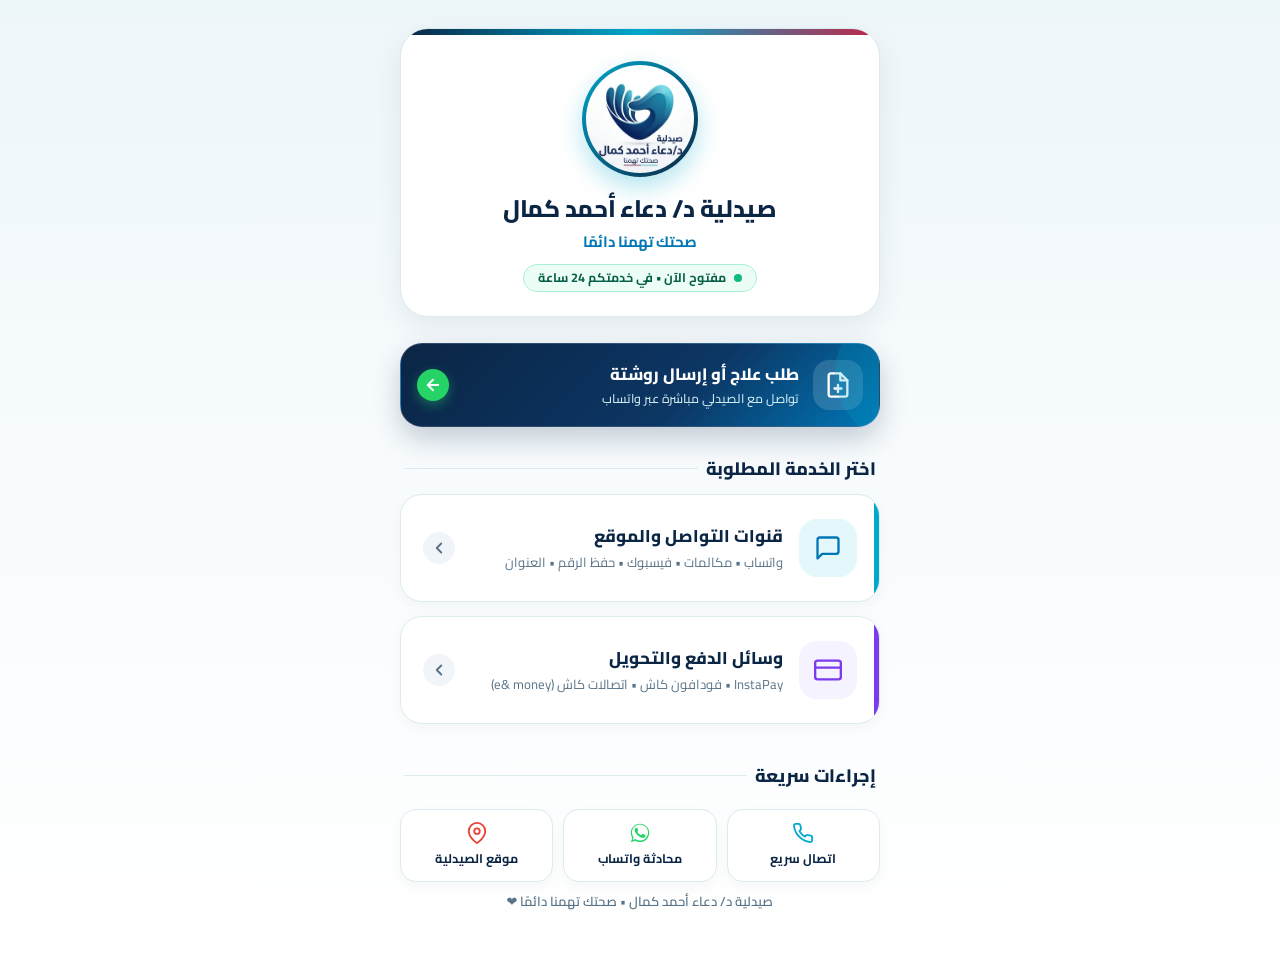
==== commit 2e04d3d5: "feat: Open Graph metadata, WebP assets, local Cairo font, and UX enhancements" ====
--- a/index.html
+++ b/index.html
@@ -6,9 +6,24 @@
   <meta http-equiv="Content-Security-Policy" content="default-src 'self'; script-src 'self' https://*.googletagmanager.com; style-src 'self'; img-src 'self' data: https://*.google-analytics.com https://*.googletagmanager.com; font-src 'self'; connect-src https://*.google-analytics.com https://*.analytics.google.com https://*.googletagmanager.com https://*.google.com; object-src 'none'; base-uri 'self'; form-action 'none'; upgrade-insecure-requests">
   <title>صيدلية د/ دعاء أحمد كمال - البوابة الإلكترونية</title>
   <meta name="description" content="البوابة الإلكترونية الرسمية لصيدلية د/ دعاء أحمد كمال - قنوات التواصل، طلب الأدوية بالروشتة، ووسائل الدفع والتحويل.">
+  <meta name="theme-color" content="#0b2545">
+  <link rel="canonical" href="https://mahmoudaboesmaill.github.io/doaa-pharmacy/">
+  <meta property="og:type" content="website">
+  <meta property="og:locale" content="ar_EG">
+  <meta property="og:site_name" content="صيدلية د/ دعاء أحمد كمال">
+  <meta property="og:title" content="صيدلية د/ دعاء أحمد كمال - البوابة الإلكترونية">
+  <meta property="og:description" content="اطلب دواءك أو أرسل الروشتة عبر واتساب، واحصل على قنوات التواصل والموقع ووسائل الدفع والتحويل الإلكتروني.">
+  <meta property="og:url" content="https://mahmoudaboesmaill.github.io/doaa-pharmacy/">
+  <meta property="og:image" content="https://mahmoudaboesmaill.github.io/doaa-pharmacy/og-image.jpg">
+  <meta property="og:image:type" content="image/jpeg">
+  <meta property="og:image:width" content="1200">
+  <meta property="og:image:height" content="630">
+  <meta property="og:image:alt" content="شعار صيدلية د/ دعاء أحمد كمال - صحتك تهمنا">
+  <meta name="twitter:card" content="summary_large_image">
   <link rel="icon" type="image/jpeg" href="logo.jpg">
-  <link rel="stylesheet" href="style.css?v=4.7">
-  <script src="analytics.js?v=4.7"></script>
+  <link rel="preload" href="fonts/cairo-arabic-wght-normal.woff2" as="font" type="font/woff2" crossorigin>
+  <link rel="stylesheet" href="style.css?v=4.8">
+  <script src="analytics.js?v=4.8"></script>
   <script async src="https://www.googletagmanager.com/gtag/js?id=G-RL9CV4SLNX"></script>
 </head>
 <body>
@@ -17,7 +32,7 @@
   <!-- بطاقة الشعار والترحيب -->
   <section class="hero">
     <div class="logo-wrap">
-      <img src="logo.jpg" alt="شعار صيدلية د/ دعاء أحمد كمال" class="logo-img">
+      <img src="logo.webp" alt="شعار صيدلية د/ دعاء أحمد كمال" class="logo-img" width="108" height="108" decoding="async">
     </div>
     <h1 id="pharmacyName">صيدلية د/ دعاء أحمد كمال</h1>
     <p class="subtitle" id="pharmacyTagline">صحتك تهمنا دائمًا</p>
@@ -127,9 +142,9 @@
   </div>
 </div>
 
-<script src="settings.js?v=4.7"></script>
-<script src="site-common.js?v=4.7"></script>
-<script src="index.js?v=4.7"></script>
+<script src="settings.js?v=4.8"></script>
+<script src="site-common.js?v=4.8"></script>
+<script src="index.js?v=4.8"></script>
 
 </body>
 </html>
--- a/style.css
+++ b/style.css
@@ -1,3 +1,21 @@
+@font-face {
+  font-family: "Cairo";
+  font-style: normal;
+  font-display: swap;
+  font-weight: 200 1000;
+  src: url("fonts/cairo-arabic-wght-normal.woff2") format("woff2");
+  unicode-range: U+0600-06FF, U+0750-077F, U+0870-088E, U+0890-0891, U+0897-08E1, U+08E3-08FF, U+200C-200E, U+2010-2011, U+204F, U+2E41, U+FB50-FDFF, U+FE70-FE74, U+FE76-FEFC, U+102E0-102FB, U+10E60-10E7E, U+10EC2-10EC4, U+10EFC-10EFF, U+1EE00-1EE03, U+1EE05-1EE1F, U+1EE21-1EE22, U+1EE24, U+1EE27, U+1EE29-1EE32, U+1EE34-1EE37, U+1EE39, U+1EE3B, U+1EE42, U+1EE47, U+1EE49, U+1EE4B, U+1EE4D-1EE4F, U+1EE51-1EE52, U+1EE54, U+1EE57, U+1EE59, U+1EE5B, U+1EE5D, U+1EE5F, U+1EE61-1EE62, U+1EE64, U+1EE67-1EE6A, U+1EE6C-1EE72, U+1EE74-1EE77, U+1EE79-1EE7C, U+1EE7E, U+1EE80-1EE89, U+1EE8B-1EE9B, U+1EEA1-1EEA3, U+1EEA5-1EEA9, U+1EEAB-1EEBB, U+1EEF0-1EEF1;
+}
+
+@font-face {
+  font-family: "Cairo";
+  font-style: normal;
+  font-display: swap;
+  font-weight: 200 1000;
+  src: url("fonts/cairo-latin-wght-normal.woff2") format("woff2");
+  unicode-range: U+0000-00FF, U+0131, U+0152-0153, U+02BB-02BC, U+02C6, U+02DA, U+02DC, U+0304, U+0308, U+0329, U+2000-206F, U+20AC, U+2122, U+2191, U+2193, U+2212, U+2215, U+FEFF, U+FFFD;
+}
+
 :root {
   --brand-navy: #0b2545;
   --brand-navy-dark: #07172b;
@@ -35,13 +53,17 @@
 
 body {
   margin: 0;
-  font-family: Tahoma, Arial, system-ui, -apple-system, BlinkMacSystemFont, "Segoe UI", sans-serif;
+  font-family: "Cairo", system-ui, -apple-system, BlinkMacSystemFont, "Segoe UI", Tahoma, Arial, sans-serif;
   background: linear-gradient(180deg, #edf6f9 0%, #f7fbfd 45%, #ffffff 100%);
   color: var(--text-main);
   direction: rtl;
   min-height: 100vh;
   line-height: 1.5;
   -webkit-font-smoothing: antialiased;
+}
+
+button {
+  font-family: inherit;
 }
 
 .wrap {
@@ -88,6 +110,7 @@
   display: flex;
   align-items: center;
   justify-content: center;
+  text-decoration: none;
   transition: transform 0.3s ease;
 }
 
@@ -110,6 +133,16 @@
   font-weight: 800;
   color: var(--brand-navy);
   letter-spacing: -0.3px;
+}
+
+.hero-home-link {
+  color: inherit;
+  text-decoration: none;
+  transition: color 0.2s ease;
+}
+
+.hero-home-link:hover {
+  color: var(--brand-cyan-dark);
 }
 
 .subtitle {
@@ -495,7 +528,26 @@
   display: flex;
   align-items: center;
   justify-content: space-between;
+  gap: 8px;
+  flex-wrap: wrap;
   margin-bottom: 12px;
+  cursor: pointer;
+  transition: border-color 0.2s ease, background-color 0.2s ease;
+}
+
+.account-box:hover {
+  border-color: var(--brand-cyan);
+  background: #f1f9fc;
+}
+
+.account-box:focus-visible {
+  outline: 2px solid var(--brand-cyan);
+  outline-offset: 2px;
+}
+
+.account-box.copied {
+  background: #ecfdf5;
+  border-color: #6ee7b7;
 }
 
 .account-number {
@@ -511,6 +563,44 @@
   font-size: 12px;
   color: var(--brand-cyan-dark);
   font-weight: 600;
+}
+
+.ipa-chip {
+  display: inline-flex;
+  align-items: center;
+  gap: 5px;
+  padding: 5px 10px;
+  border-radius: 20px;
+  border: 1px solid #d8b4fe;
+  background: #faf5ff;
+  color: #6b21a8;
+  font-family: ui-monospace, "Cascadia Mono", Consolas, monospace;
+  font-size: 12px;
+  font-weight: 700;
+  direction: ltr;
+  cursor: pointer;
+  transition: all 0.2s ease;
+  max-width: 100%;
+}
+
+.ipa-chip[hidden] {
+  display: none;
+}
+
+.ipa-chip:hover {
+  background: #f3e8ff;
+  border-color: #a855f7;
+}
+
+.ipa-chip:focus-visible {
+  outline: 2px solid #9333ea;
+  outline-offset: 2px;
+}
+
+.ipa-chip.copied {
+  background: #ecfdf5;
+  color: #059669;
+  border-color: #a7f3d0;
 }
 
 /* أزرار الإجراءات */
@@ -1096,6 +1186,11 @@
     line-height: 1.15;
   }
 
+  .payment-page .ipa-chip {
+    padding: 3px 8px;
+    font-size: 11px;
+  }
+
   .payment-page .payment-actions {
     gap: 7px;
   }
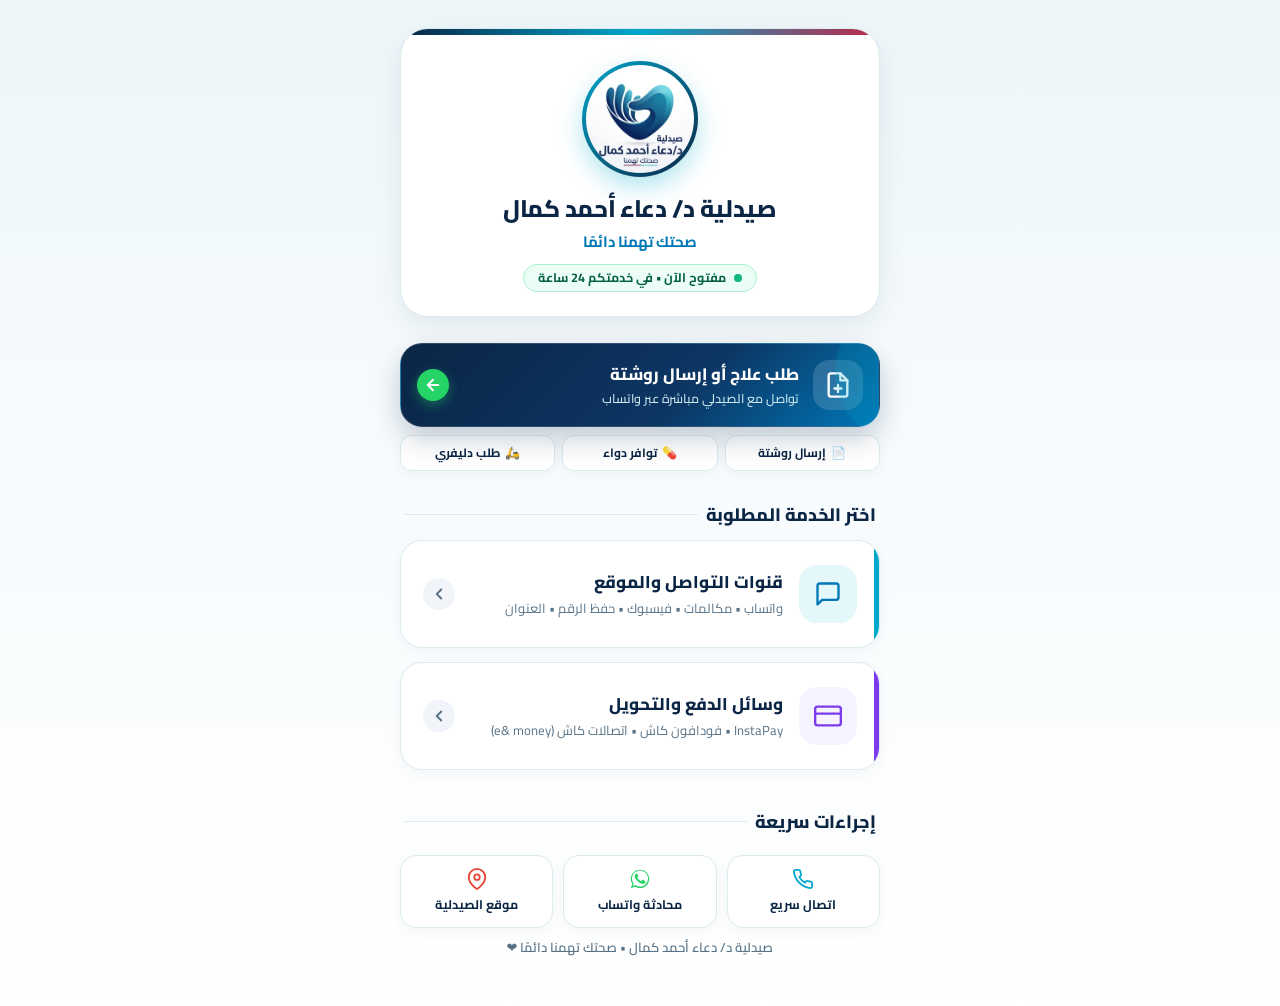
==== commit 0e174d36: "feat: vCard logo, static IPA badge, PWA offline support, WA topics, SEO, and dark mode" ====
--- a/index.html
+++ b/index.html
@@ -3,10 +3,12 @@
 <head>
   <meta charset="utf-8">
   <meta name="viewport" content="width=device-width, initial-scale=1">
-  <meta http-equiv="Content-Security-Policy" content="default-src 'self'; script-src 'self' https://*.googletagmanager.com; style-src 'self'; img-src 'self' data: https://*.google-analytics.com https://*.googletagmanager.com; font-src 'self'; connect-src https://*.google-analytics.com https://*.analytics.google.com https://*.googletagmanager.com https://*.google.com; object-src 'none'; base-uri 'self'; form-action 'none'; upgrade-insecure-requests">
+  <meta http-equiv="Content-Security-Policy" content="default-src 'self'; script-src 'self' https://*.googletagmanager.com; style-src 'self'; img-src 'self' data: https://*.google-analytics.com https://*.googletagmanager.com; font-src 'self'; connect-src 'self' https://*.google-analytics.com https://*.analytics.google.com https://*.googletagmanager.com https://*.google.com; worker-src 'self'; manifest-src 'self'; object-src 'none'; base-uri 'self'; form-action 'none'; upgrade-insecure-requests">
   <title>صيدلية د/ دعاء أحمد كمال - البوابة الإلكترونية</title>
   <meta name="description" content="البوابة الإلكترونية الرسمية لصيدلية د/ دعاء أحمد كمال - قنوات التواصل، طلب الأدوية بالروشتة، ووسائل الدفع والتحويل.">
-  <meta name="theme-color" content="#0b2545">
+  <meta name="color-scheme" content="light dark">
+  <meta name="theme-color" content="#0b2545" media="(prefers-color-scheme: light)">
+  <meta name="theme-color" content="#071526" media="(prefers-color-scheme: dark)">
   <link rel="canonical" href="https://mahmoudaboesmaill.github.io/doaa-pharmacy/">
   <meta property="og:type" content="website">
   <meta property="og:locale" content="ar_EG">
@@ -21,9 +23,55 @@
   <meta property="og:image:alt" content="شعار صيدلية د/ دعاء أحمد كمال - صحتك تهمنا">
   <meta name="twitter:card" content="summary_large_image">
   <link rel="icon" type="image/jpeg" href="logo.jpg">
+  <link rel="apple-touch-icon" href="apple-touch-icon.png">
+  <link rel="manifest" href="manifest.json">
   <link rel="preload" href="fonts/cairo-arabic-wght-normal.woff2" as="font" type="font/woff2" crossorigin>
-  <link rel="stylesheet" href="style.css?v=4.8">
-  <script src="analytics.js?v=4.8"></script>
+  <link rel="stylesheet" href="style.css?v=4.9">
+  <script src="analytics.js?v=4.9"></script>
+  <script type="application/ld+json">
+  {
+    "@context": "https://schema.org",
+    "@type": "Pharmacy",
+    "name": "صيدلية د/ دعاء أحمد كمال",
+    "url": "https://mahmoudaboesmaill.github.io/doaa-pharmacy/",
+    "image": "https://mahmoudaboesmaill.github.io/doaa-pharmacy/og-image.jpg",
+    "telephone": "+201126802211",
+    "address": {
+      "@type": "PostalAddress",
+      "streetAddress": "طريق المنصورية، أمام مسجد التوبة، أبو رواش",
+      "addressLocality": "أبو رواش",
+      "addressRegion": "الجيزة",
+      "addressCountry": "EG"
+    },
+    "geo": {
+      "@type": "GeoCoordinates",
+      "latitude": 30.0463882,
+      "longitude": 31.0951061
+    },
+    "openingHoursSpecification": [
+      {
+        "@type": "OpeningHoursSpecification",
+        "dayOfWeek": [
+          "Monday",
+          "Tuesday",
+          "Wednesday",
+          "Thursday",
+          "Friday",
+          "Saturday",
+          "Sunday"
+        ],
+        "opens": "00:00",
+        "closes": "23:59"
+      }
+    ],
+    "paymentAccepted": "Cash, InstaPay, Vodafone Cash, e& money",
+    "hasMap": "https://maps.app.goo.gl/hLoWiJtnFauWVxUp9",
+    "sameAs": [
+      "https://www.facebook.com/profile.php?id=100064100042655",
+      "https://www.instagram.com/doctordoaa.pharmacy/"
+    ]
+  }
+  </script>
   <script async src="https://www.googletagmanager.com/gtag/js?id=G-RL9CV4SLNX"></script>
 </head>
 <body>
@@ -64,6 +112,8 @@
     </div>
   </a>
 
+  <div class="wa-topics-bar" id="waTopicsBar" aria-label="اختيارات واتساب السريعة"></div>
+
   <!-- عناوين البوابات الرئيسية -->
   <div class="section-header">
     <h2 class="section-title">اختر الخدمة المطلوبة</h2>
@@ -142,9 +192,9 @@
   </div>
 </div>
 
-<script src="settings.js?v=4.8"></script>
-<script src="site-common.js?v=4.8"></script>
-<script src="index.js?v=4.8"></script>
+<script src="settings.js?v=4.9"></script>
+<script src="site-common.js?v=4.9"></script>
+<script src="index.js?v=4.9"></script>
 
 </body>
 </html>
--- a/style.css
+++ b/style.css
@@ -565,42 +565,23 @@
   font-weight: 600;
 }
 
-.ipa-chip {
+.ipa-badge {
   display: inline-flex;
   align-items: center;
-  gap: 5px;
-  padding: 5px 10px;
+  padding: 3px 9px;
   border-radius: 20px;
-  border: 1px solid #d8b4fe;
+  border: 1px solid #e9d5ff;
   background: #faf5ff;
   color: #6b21a8;
   font-family: ui-monospace, "Cascadia Mono", Consolas, monospace;
-  font-size: 12px;
+  font-size: 11.5px;
   font-weight: 700;
   direction: ltr;
-  cursor: pointer;
-  transition: all 0.2s ease;
   max-width: 100%;
 }
 
-.ipa-chip[hidden] {
+.ipa-badge[hidden] {
   display: none;
-}
-
-.ipa-chip:hover {
-  background: #f3e8ff;
-  border-color: #a855f7;
-}
-
-.ipa-chip:focus-visible {
-  outline: 2px solid #9333ea;
-  outline-offset: 2px;
-}
-
-.ipa-chip.copied {
-  background: #ecfdf5;
-  color: #059669;
-  border-color: #a7f3d0;
 }
 
 /* أزرار الإجراءات */
@@ -1186,8 +1167,8 @@
     line-height: 1.15;
   }
 
-  .payment-page .ipa-chip {
-    padding: 3px 8px;
+  .payment-page .ipa-badge {
+    padding: 2px 8px;
     font-size: 11px;
   }
 
@@ -1446,3 +1427,261 @@
   }
 }
 
+/* =========================================
+   اختيارات واتساب السريعة + تقييم جوجل
+   ========================================= */
+.wa-topics-bar {
+  display: grid;
+  grid-template-columns: repeat(3, 1fr);
+  gap: 7px;
+  margin-bottom: 10px;
+}
+
+.wa-topic-pill {
+  padding: 8px 6px;
+  border-radius: 12px;
+  border: 1px solid var(--border-color);
+  background: var(--bg-card);
+  color: var(--brand-navy);
+  font-size: 12px;
+  font-weight: 700;
+  text-decoration: none;
+  display: flex;
+  align-items: center;
+  justify-content: center;
+  gap: 5px;
+  box-shadow: var(--shadow-sm);
+  transition: transform 0.2s ease, border-color 0.2s ease, background-color 0.2s ease;
+  white-space: nowrap;
+}
+
+.wa-topic-pill:hover {
+  border-color: #25d366;
+  background: #f0fdf4;
+  transform: translateY(-1px);
+}
+
+.wa-topic-pill:active {
+  transform: scale(0.97);
+}
+
+@media (max-width: 359px) {
+  .wa-topic-pill {
+    font-size: 11px;
+    padding: 7px 4px;
+    gap: 3px;
+  }
+}
+
+.review-card {
+  display: flex;
+  align-items: center;
+  gap: 12px;
+  padding: 14px 16px;
+  margin: 8px 0 12px;
+  border-radius: var(--radius-lg);
+  border: 1px solid #fde68a;
+  background: linear-gradient(135deg, #fffbeb 0%, #ffffff 100%);
+  text-decoration: none;
+  color: var(--text-main);
+  box-shadow: var(--shadow-sm);
+  transition: transform 0.2s ease, box-shadow 0.2s ease, border-color 0.2s ease;
+}
+
+.review-card:hover {
+  transform: translateY(-2px);
+  box-shadow: var(--shadow-md);
+  border-color: #f59e0b;
+}
+
+.review-icon {
+  width: 44px;
+  height: 44px;
+  border-radius: 14px;
+  background: #fef3c7;
+  color: #d97706;
+  display: flex;
+  align-items: center;
+  justify-content: center;
+  flex-shrink: 0;
+}
+
+.review-text {
+  flex: 1;
+}
+
+.review-text b {
+  display: block;
+  font-size: 14.5px;
+  font-weight: 800;
+  color: var(--brand-navy);
+}
+
+.review-text span {
+  display: block;
+  margin-top: 2px;
+  font-size: 12px;
+  color: var(--text-muted);
+  font-weight: 600;
+}
+
+.review-arrow {
+  width: 30px;
+  height: 30px;
+  border-radius: 50%;
+  background: #fef3c7;
+  color: #b45309;
+  display: flex;
+  align-items: center;
+  justify-content: center;
+  flex-shrink: 0;
+}
+
+/* =========================================
+   الوضع الليلي التلقائي (Dark Mode)
+   ========================================= */
+@media (prefers-color-scheme: dark) {
+  :root {
+    --bg-page: #081526;
+    --bg-card: #10233a;
+    --text-main: #e6f1f8;
+    --text-muted: #94b2c7;
+    --border-color: #1e3a57;
+    --border-hover: #2d5a82;
+    --brand-cyan-light: rgba(0, 168, 204, 0.16);
+    --accent-green-bg: rgba(16, 185, 129, 0.15);
+    --shadow-sm: 0 4px 14px rgba(0, 0, 0, 0.25);
+    --shadow-md: 0 10px 28px rgba(0, 0, 0, 0.35);
+    --shadow-lg: 0 16px 36px rgba(0, 0, 0, 0.45);
+  }
+
+  body {
+    background: linear-gradient(180deg, #071322 0%, #0b1c30 50%, #081526 100%);
+  }
+
+  h1,
+  .section-title,
+  .tile b,
+  .address-info .label,
+  .payment-name,
+  .account-number,
+  .portal-text h2,
+  .quick-btn,
+  .wa-topic-pill,
+  .review-text b {
+    color: #f1f7fb;
+  }
+
+  .subtitle,
+  .account-holder,
+  .btn-copy,
+  .btn-directions,
+  .hero-home-link:hover {
+    color: #4dd4f0;
+  }
+
+  .badge-status {
+    color: #6ee7b7;
+    border-color: rgba(16, 185, 129, 0.35);
+  }
+
+  .rx-banner {
+    background: linear-gradient(135deg, #0d2e56 0%, #0d457d 60%, #0284c7 100%);
+    border-color: rgba(125, 211, 252, 0.22);
+  }
+
+  .portal-arrow {
+    background: #17304d;
+    color: #94b2c7;
+  }
+
+  .bg-wa { background: rgba(37, 211, 102, 0.15); color: #4ade80; }
+  .bg-phone { background: rgba(0, 168, 204, 0.16); color: #38bdf8; }
+  .bg-fb { background: rgba(59, 130, 246, 0.18); color: #60a5fa; }
+  .bg-ig { background: rgba(236, 72, 153, 0.18); color: #f472b6; }
+  .bg-maps { background: rgba(239, 68, 68, 0.16); color: #f87171; }
+  .bg-vcard { background: rgba(139, 92, 246, 0.18); color: #a78bfa; }
+
+  .address-icon {
+    background: rgba(239, 68, 68, 0.16);
+    color: #f87171;
+  }
+
+  .portal-card.payment-portal .portal-icon {
+    background: rgba(139, 92, 246, 0.18);
+    color: #a78bfa;
+  }
+
+  .payment-logo {
+    border-color: #284766;
+  }
+
+  .account-box {
+    background: #0a1829;
+    border-color: #254363;
+  }
+
+  .account-box:hover {
+    background: #0d2036;
+    border-color: #38bdf8;
+  }
+
+  .account-box.copied {
+    background: rgba(16, 185, 129, 0.16);
+    border-color: #34d399;
+  }
+
+  .ipa-badge {
+    background: rgba(168, 85, 247, 0.16);
+    border-color: rgba(192, 132, 252, 0.35);
+    color: #e9d5ff;
+  }
+
+  .btn-copy.copied {
+    background: rgba(16, 185, 129, 0.16);
+    color: #6ee7b7;
+    border-color: rgba(52, 211, 153, 0.4);
+  }
+
+  .btn-app {
+    background: #0284c7;
+  }
+
+  @media (hover: hover) and (pointer: fine) {
+    .btn-app:hover {
+      background: #0ea5e9;
+    }
+  }
+
+  .notice-box {
+    background: rgba(16, 152, 173, 0.12);
+    border-color: rgba(34, 211, 238, 0.25);
+    color: #cbeef4;
+  }
+
+  .wa-topic-pill:hover {
+    border-color: #25d366;
+    background: rgba(37, 211, 102, 0.12);
+  }
+
+  .review-card {
+    background: linear-gradient(135deg, #1c2432 0%, #10233a 100%);
+    border-color: rgba(251, 191, 36, 0.35);
+  }
+
+  .review-icon {
+    background: rgba(251, 191, 36, 0.16);
+    color: #fbbf24;
+  }
+
+  .review-arrow {
+    background: #17304d;
+    color: #fbbf24;
+  }
+
+  .toast {
+    background: #163354;
+    border-color: rgba(125, 211, 252, 0.25);
+  }
+}
+
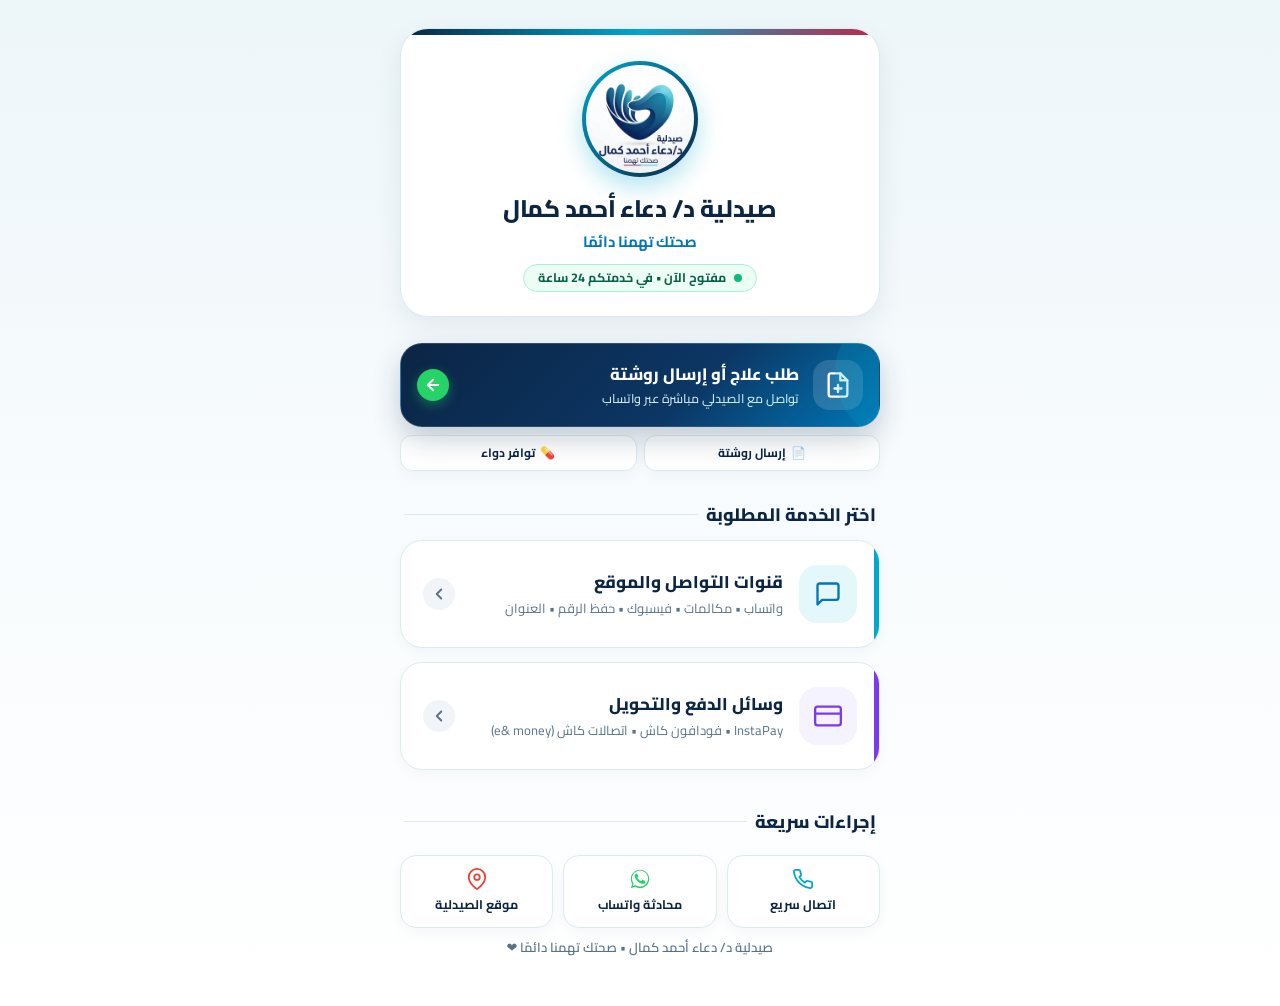
==== commit 804c538c: "fix: remove delivery WA topic and place Google review card on contact and payment pages" ====
--- a/index.html
+++ b/index.html
@@ -26,8 +26,8 @@
   <link rel="apple-touch-icon" href="apple-touch-icon.png">
   <link rel="manifest" href="manifest.json">
   <link rel="preload" href="fonts/cairo-arabic-wght-normal.woff2" as="font" type="font/woff2" crossorigin>
-  <link rel="stylesheet" href="style.css?v=4.9">
-  <script src="analytics.js?v=4.9"></script>
+  <link rel="stylesheet" href="style.css?v=5.0">
+  <script src="analytics.js?v=5.0"></script>
   <script type="application/ld+json">
   {
     "@context": "https://schema.org",
@@ -192,9 +192,9 @@
   </div>
 </div>
 
-<script src="settings.js?v=4.9"></script>
-<script src="site-common.js?v=4.9"></script>
-<script src="index.js?v=4.9"></script>
+<script src="settings.js?v=5.0"></script>
+<script src="site-common.js?v=5.0"></script>
+<script src="index.js?v=5.0"></script>
 
 </body>
 </html>
--- a/style.css
+++ b/style.css
@@ -1432,7 +1432,7 @@
    ========================================= */
 .wa-topics-bar {
   display: grid;
-  grid-template-columns: repeat(3, 1fr);
+  grid-template-columns: repeat(auto-fit, minmax(0, 1fr));
   gap: 7px;
   margin-bottom: 10px;
 }
@@ -1478,7 +1478,7 @@
   align-items: center;
   gap: 12px;
   padding: 14px 16px;
-  margin: 8px 0 12px;
+  margin: 10px 0;
   border-radius: var(--radius-lg);
   border: 1px solid #fde68a;
   background: linear-gradient(135deg, #fffbeb 0%, #ffffff 100%);
